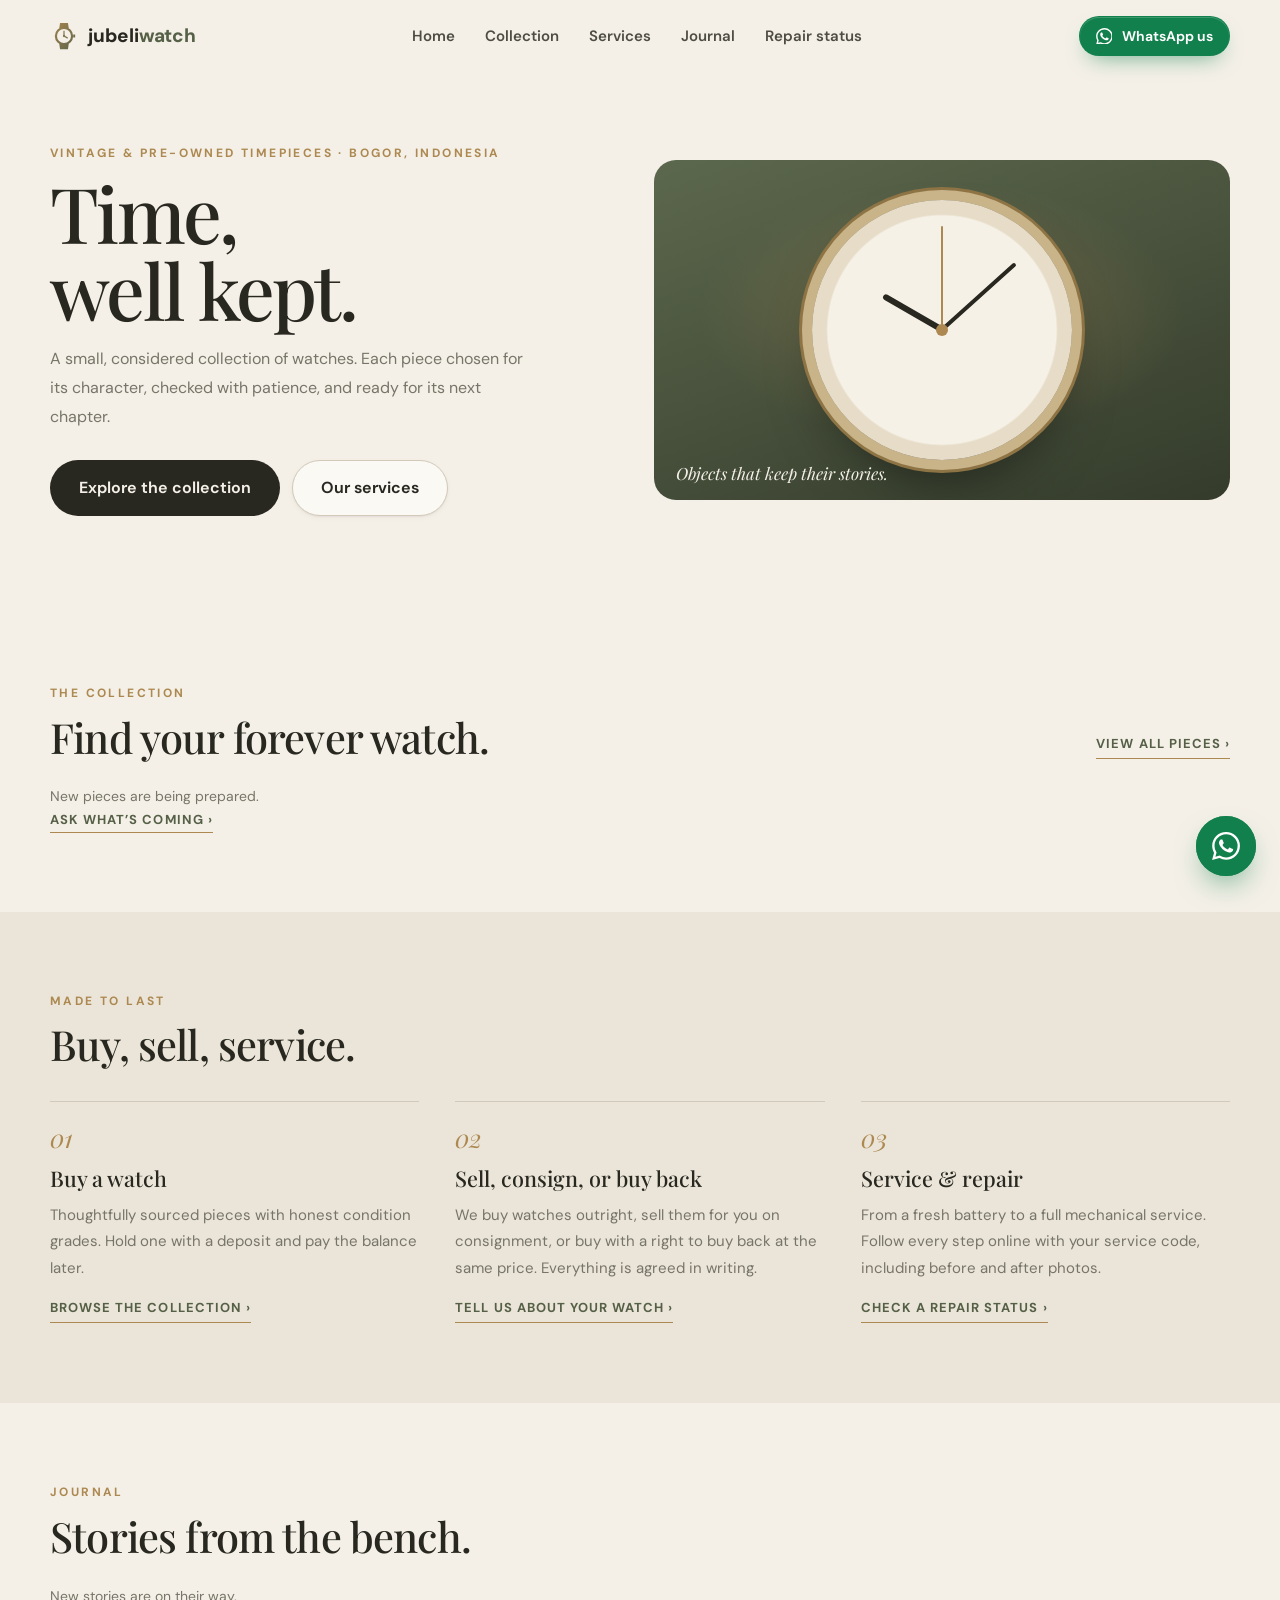
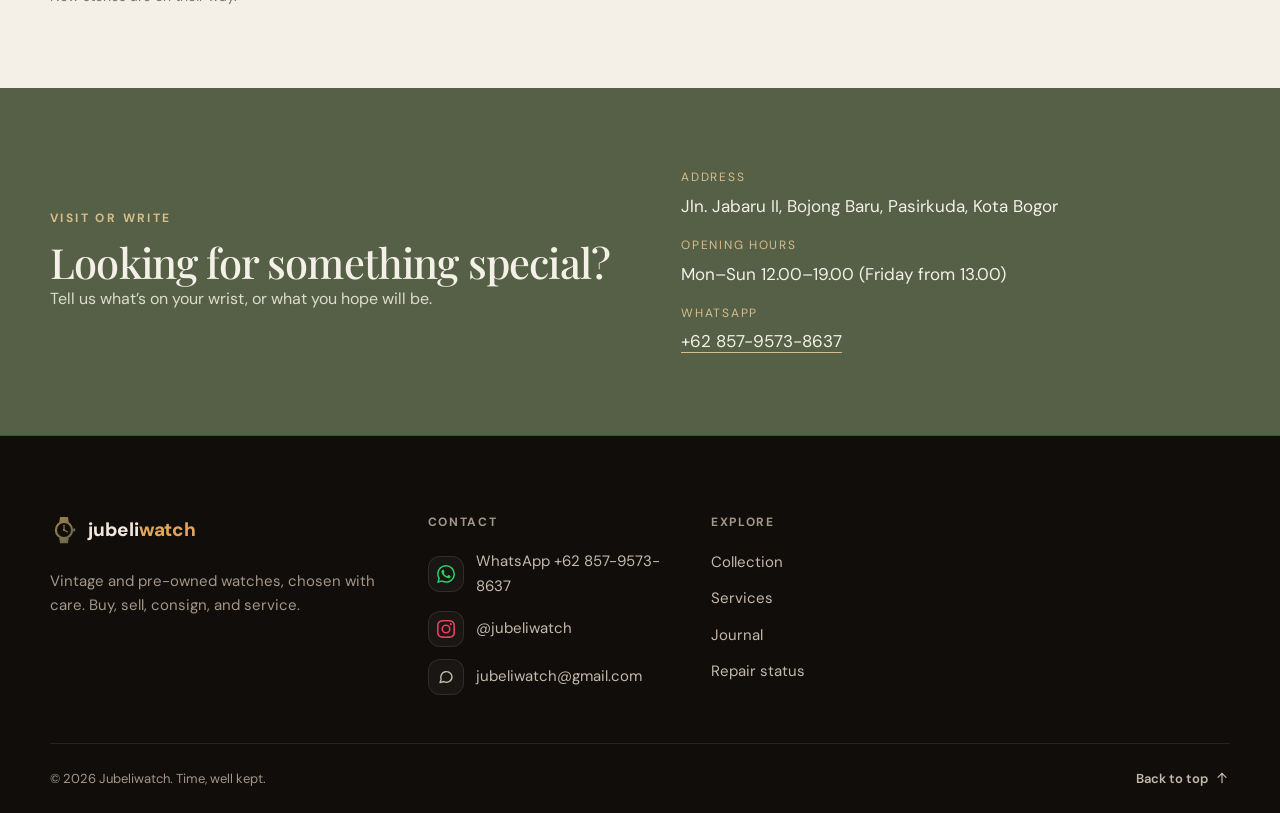
==== index.html @ 4f9b9bb5 "Jubeliwatch website and English store POS New storefront for jubeliwatch.github.io with a POS adapte" ====
<!DOCTYPE html>
<html lang="en">
<head>
    <meta charset="UTF-8">
    <meta name="viewport" content="width=device-width, initial-scale=1.0, viewport-fit=cover">
    <title>Jubeliwatch — Time, well kept.</title>
    <meta name="description" content="Jubeliwatch: vintage and pre-owned watches in Bogor. Buy, sell, consign, and service, with honest condition grades and online repair status.">
    <link rel="canonical" href="https://jubeliwatch.github.io/">
    <meta property="og:type" content="website">
    <meta property="og:locale" content="en_US">
    <meta property="og:site_name" content="Jubeliwatch">
    <meta property="og:title" content="Jubeliwatch — Time, well kept.">
    <meta property="og:description" content="Vintage and pre-owned watches, chosen with care.">
    <meta property="og:url" content="https://jubeliwatch.github.io/">
    <meta property="og:image" content="https://jubeliwatch.github.io/icon-512.png">
    <link rel="manifest" href="manifest.webmanifest">
    <link rel="icon" type="image/svg+xml" href="favicon.svg">
    <link rel="icon" type="image/png" sizes="48x48" href="favicon-48.png">
    <link rel="apple-touch-icon" href="apple-touch-icon.png">
    <meta name="theme-color" content="#f4f0e8">
    <link rel="preconnect" href="https://fonts.googleapis.com">
    <link rel="preconnect" href="https://fonts.gstatic.com" crossorigin>
    <link rel="stylesheet" href="https://fonts.googleapis.com/css2?family=Playfair+Display:wght@500;600;700&family=DM+Sans:opsz,wght@9..40,400..800&display=swap">
    <link rel="stylesheet" href="theme-dark.css">
    <link rel="stylesheet" href="style-artikel.css">
    <link rel="stylesheet" href="layanan.css">
    <style>
        .hm-eyebrow { margin: 0 0 10px; font-size: .75rem; font-weight: 700; letter-spacing: .2em; text-transform: uppercase; color: var(--accent-2); }
        .hm-h2 { margin: 0; font: 500 clamp(1.9rem, 1.4rem + 2vw, 2.6rem)/1.1 var(--font-display); letter-spacing: -.02em; }
        .hm-lead { max-width: 30rem; color: var(--ink-3); line-height: 1.8; }
        .hm-link { font-size: .8125rem; font-weight: 700; letter-spacing: .08em; text-transform: uppercase; color: var(--accent); border-bottom: 1px solid var(--accent-2); padding-bottom: 4px; }
        #konten { padding-bottom: var(--tabbar-h); }
        .hm-hero { display: grid; gap: 32px; align-items: center; padding-block: calc(var(--header-h) + clamp(28px, 6vw, 72px)) clamp(40px, 7vw, 88px); }
        @media (min-width: 860px) { .hm-hero { grid-template-columns: 1fr 1.05fr; gap: 56px; } }
        .hm-title { margin: 8px 0 18px; font: 500 clamp(3rem, 2rem + 4vw, 4.8rem)/1 var(--font-display); letter-spacing: -.035em; }
        .hm-actions { display: flex; flex-wrap: wrap; gap: 12px; margin-top: 28px; }
        .hm-hero__art { position: relative; display: grid; place-items: center; min-height: 340px; border-radius: var(--r-lg); overflow: hidden;
            background: radial-gradient(60% 55% at 50% 45%, rgba(173, 137, 81, .35), transparent 70%), linear-gradient(160deg, #5c684d, #343b2b); }
        .hm-dial { position: relative; width: min(62%, 260px); aspect-ratio: 1; border-radius: 50%; background: radial-gradient(circle, #f6f1e6 0 62%, #e6dcc8 63%);
            box-shadow: 0 0 0 10px #c9b48a, 0 0 0 13px #8e7444, 0 30px 60px -20px rgba(0, 0, 0, .6); }
        .hm-dial__mark { position: absolute; inset: 9%; border-radius: 50%; background: repeating-conic-gradient(from -1deg, #282820 0 2deg, transparent 2deg 30deg);
            -webkit-mask: radial-gradient(circle, transparent 0 83%, #000 84%); mask: radial-gradient(circle, transparent 0 83%, #000 84%); }
        .hm-hand { position: absolute; left: 50%; bottom: 50%; transform-origin: 50% 100%; border-radius: 3px; background: #282820; }
        .hm-hand--h { width: 6px; height: 26%; margin-left: -3px; transform: rotate(-60deg); }
        .hm-hand--m { width: 4px; height: 38%; margin-left: -2px; transform: rotate(48deg); }
        .hm-hand--s { width: 2px; height: 40%; margin-left: -1px; background: #ad8951; animation: hm-tick 60s steps(60) infinite; }
        .hm-pin { position: absolute; left: 50%; top: 50%; width: 12px; height: 12px; margin: -6px; border-radius: 50%; background: #ad8951; }
        @keyframes hm-tick { to { transform: rotate(360deg); } }
        @media (prefers-reduced-motion: reduce) { .hm-hand--s { animation: none; } }
        .hm-hero__note { position: absolute; left: 22px; bottom: 16px; margin: 0; color: #f4f0e8; font: italic 1.05rem var(--font-display); }
        .hm-section { padding-block: clamp(48px, 7vw, 80px); }
        .hm-head { display: flex; flex-wrap: wrap; gap: 14px; align-items: end; justify-content: space-between; margin-bottom: 26px; }
        .hm-band { padding-block: clamp(48px, 7vw, 80px); background: var(--bg-alt); }
        .hm-services { display: grid; gap: 28px; margin-top: 34px; }
        @media (min-width: 860px) { .hm-services { grid-template-columns: repeat(3, 1fr); gap: 36px; } }
        .hm-service { display: flex; flex-direction: column; align-items: flex-start; gap: 10px; padding-top: 18px; border-top: 1px solid var(--line-strong); }
        .hm-service__num { font: italic 1.6rem var(--font-display); color: var(--accent-2); }
        .hm-service h3 { margin: 0; font: 500 1.35rem var(--font-display); }
        .hm-service p { margin: 0 0 6px; color: var(--ink-3); line-height: 1.75; font-size: .9375rem; }
        .hm-journal { display: grid; gap: 18px; }
        .hm-journal:has(.article-card) + .hm-journal__empty { display: none; }
        .article-card { display: grid; overflow: hidden; border: 1px solid var(--line); border-radius: var(--r-lg); background: var(--surface); box-shadow: var(--shadow-sm); transition: transform .5s var(--ease-out), box-shadow .5s var(--ease-out); }
        @media (min-width: 640px) { .article-card { grid-template-columns: minmax(200px, 38%) 1fr; } }
        .article-card__thumb { display: grid; place-items: center; min-height: 170px; overflow: hidden; background: linear-gradient(160deg, #5c684d, #343b2b); }
        .article-card__thumb img { width: 100%; height: 100%; object-fit: cover; }
        .article-card__body { display: flex; flex-direction: column; align-items: flex-start; gap: 10px; padding: 24px; }
        .article-card .tag { font-size: .6875rem; font-weight: 700; letter-spacing: .14em; text-transform: uppercase; color: var(--accent-2); }
        .article-card__title { margin: 0; font: 600 clamp(1.125rem, 1rem + .5vw, 1.375rem)/1.35 var(--font-display); }
        .article-card__excerpt { margin: 0; display: -webkit-box; -webkit-line-clamp: 2; -webkit-box-orient: vertical; overflow: hidden; color: var(--ink-2); }
        .article-card__more { display: inline-flex; align-items: center; gap: 8px; font-weight: 700; color: var(--accent); }
        .article-card__more .ic { width: 18px; height: 18px; }
        @media (hover: hover) { .article-card:hover { transform: translateY(-4px); box-shadow: var(--shadow-md); } }
        .hm-visit { padding-block: clamp(48px, 7vw, 80px); background: #556047; color: #f4f0e8; }
        .hm-visit .hm-eyebrow { color: #d7bd8c; }
        .hm-visit .hm-lead { color: #dedbcf; }
        .hm-visit__in { display: grid; gap: 28px; }
        @media (min-width: 860px) { .hm-visit__in { grid-template-columns: 1.1fr 1fr; align-items: center; } }
        .hm-visit__info { display: grid; gap: 16px; margin: 0; }
        .hm-visit__info dt { font-size: .75rem; letter-spacing: .14em; text-transform: uppercase; color: #d7bd8c; }
        .hm-visit__info dd { margin: 4px 0 0; font-size: 1.0625rem; }
        .hm-visit__info a { color: inherit; border-bottom: 1px solid #d7bd8c; }
    </style>
    <script>document.documentElement.classList.add('js');</script>
    <script src="theme.js"></script>
    <script src="util.js"></script>
    <script src="pwa.js" defer></script>
    <script src="site.js" defer></script>
    <script src="home.js" defer></script>
</head>
<body>
    <a class="skip-link" href="#konten">Skip to content</a>

    <svg class="sprite" xmlns="http://www.w3.org/2000/svg" aria-hidden="true" focusable="false">
        <defs>
            <linearGradient id="g-pick" x1="0" y1="0" x2="1" y2="1"><stop offset="0" stop-color="#E9B567"/><stop offset="1" stop-color="#9E5A0C"/></linearGradient>
            <linearGradient id="g-bone" x1="0" y1="0" x2="0" y2="1"><stop offset="0" stop-color="#FCF8EF"/><stop offset=".55" stop-color="#EDE2CE"/><stop offset="1" stop-color="#CDBB9E"/></linearGradient>
            <linearGradient id="g-brass" x1="0" y1="0" x2="0" y2="1"><stop offset="0" stop-color="#FBE3A0"/><stop offset=".35" stop-color="#E2B055"/><stop offset=".72" stop-color="#B7832E"/><stop offset="1" stop-color="#7F5719"/></linearGradient>
            <linearGradient id="g-horn" x1="0" y1="0" x2="0" y2="1"><stop offset="0" stop-color="#655850"/><stop offset=".4" stop-color="#2E2621"/><stop offset="1" stop-color="#120E0B"/></linearGradient>
        </defs>
        <symbol id="nut" viewBox="0 0 240 64"><path d="M6 58V26q0-10 10-10h15l2 8h4l2-8h26.4l1.8 8h3.6l1.8-8h27.2l1.6 8h3.2l1.6-8h28l1.4 8h2.8l1.4-8h28.8l1.2 8h2.4l1.2-8H203l1 8h2l1-8h17q10 0 10 10v32q0 4-4 4H10q-4 0-4-4z"/></symbol>
        <symbol id="i-wrench" viewBox="0 0 24 24"><path d="M14.5 3.5a4.5 4.5 0 0 0-4.2 6.1l-6.1 6.1a1.9 1.9 0 0 0 2.7 2.7l6.1-6.1a4.5 4.5 0 0 0 6.1-5.5l-2.6 2.6-2.6-.7-.7-2.6 2.6-2.6a4.5 4.5 0 0 0-1.3-.2z"/></symbol>
        <symbol id="i-clock" viewBox="0 0 24 24"><circle cx="12" cy="12" r="8.5"/><path d="M12 7.5V12l3 2"/></symbol>
        <symbol id="i-pin" viewBox="0 0 24 24"><path d="M12 21s-6.5-5.6-6.5-11a6.5 6.5 0 0 1 13 0c0 5.4-6.5 11-6.5 11z"/><circle cx="12" cy="10" r="2.4"/></symbol>
        <symbol id="i-arrow-up" viewBox="0 0 24 24"><path d="M12 19V5"/><path d="m6 11 6-6 6 6"/></symbol>
        <symbol id="i-chevron" viewBox="0 0 24 24"><path d="m9 6 6 6-6 6"/></symbol>
        <symbol id="i-menu" viewBox="0 0 24 24"><path d="M4 7h16M4 12h16M4 17h10"/></symbol>
        <symbol id="i-close" viewBox="0 0 24 24"><path d="M6 6l12 12M18 6 6 18"/></symbol>
        <symbol id="i-tag" viewBox="0 0 24 24"><path d="M3.5 12.6V4.5a1 1 0 0 1 1-1h8.1l8 8a1.5 1.5 0 0 1 0 2.1l-6.9 6.9a1.5 1.5 0 0 1-2.1 0z"/><circle cx="8" cy="8" r="1.5"/></symbol>
        <symbol id="i-chat" viewBox="0 0 24 24"><path d="M20 11.5a7.5 7.5 0 0 1-11.2 6.5L4 19.5l1.5-4.6A7.5 7.5 0 1 1 20 11.5z"/></symbol>
        <symbol id="i-gauge" viewBox="0 0 24 24"><path d="M4.5 17a8 8 0 1 1 15 0"/><path d="m12 14 3.6-4.4"/><circle cx="12" cy="14" r="1.4"/></symbol>
        <symbol id="i-wa" viewBox="0 0 24 24"><path d="M17.472 14.382c-.297-.149-1.758-.867-2.03-.967-.273-.099-.471-.148-.67.15-.197.297-.767.966-.94 1.164-.173.199-.347.223-.644.075-.297-.15-1.255-.463-2.39-1.475-.883-.788-1.48-1.761-1.653-2.059-.173-.297-.018-.458.13-.606.134-.133.298-.347.446-.52s.198-.298.298-.497c.099-.198.05-.371-.025-.52s-.669-1.612-.916-2.207c-.242-.579-.487-.5-.669-.51a13 13 0 0 0-.57-.01c-.198 0-.52.074-.792.372-.272.297-1.04 1.016-1.04 2.479 0 1.462 1.065 2.875 1.213 3.074s2.096 3.2 5.077 4.487c.709.306 1.262.489 1.694.625.712.227 1.36.195 1.871.118.571-.085 1.758-.719 2.006-1.413s.248-1.289.173-1.413c-.074-.124-.272-.198-.57-.347m-5.421 7.403h-.004a9.87 9.87 0 0 1-5.031-1.378l-.361-.214-3.741.982.998-3.648-.235-.374a9.86 9.86 0 0 1-1.51-5.26c.001-5.45 4.436-9.884 9.888-9.884 2.64 0 5.122 1.03 6.988 2.898a9.82 9.82 0 0 1 2.893 6.994c-.003 5.45-4.437 9.884-9.885 9.884m8.413-18.297A11.82 11.82 0 0 0 12.05 0C5.495 0 .16 5.335.157 11.892c0 2.096.547 4.142 1.588 5.945L.057 24l6.305-1.654a11.9 11.9 0 0 0 5.683 1.448h.005c6.554 0 11.89-5.335 11.893-11.893a11.82 11.82 0 0 0-3.48-8.413"/></symbol>
        <symbol id="i-ig" viewBox="0 0 24 24"><path d="M7.03.084c-1.277.06-2.149.264-2.91.563a5.9 5.9 0 0 0-2.124 1.388 5.9 5.9 0 0 0-1.38 2.127C.321 4.926.12 5.8.064 7.076s-.069 1.688-.063 4.947.021 3.667.083 4.947c.061 1.277.264 2.149.563 2.911.308.789.72 1.457 1.388 2.123a5.9 5.9 0 0 0 2.129 1.38c.763.295 1.636.496 2.913.552 1.278.056 1.689.069 4.947.063s3.668-.021 4.947-.082c1.28-.06 2.147-.265 2.91-.563a5.9 5.9 0 0 0 2.123-1.388 5.9 5.9 0 0 0 1.38-2.129c.295-.763.496-1.636.551-2.912.056-1.28.07-1.69.063-4.948-.006-3.258-.02-3.667-.081-4.947-.06-1.28-.264-2.148-.564-2.911a5.9 5.9 0 0 0-1.387-2.123 5.86 5.86 0 0 0-2.128-1.38C19.074.322 18.202.12 16.924.066 15.647.009 15.236-.006 11.977 0S8.31.021 7.03.084m.14 21.693c-1.17-.05-1.805-.245-2.228-.408a3.7 3.7 0 0 1-1.382-.895 3.7 3.7 0 0 1-.9-1.378c-.165-.423-.363-1.058-.417-2.228-.06-1.264-.072-1.644-.08-4.848-.006-3.204.006-3.583.061-4.848.05-1.169.246-1.805.408-2.228.216-.561.477-.96.895-1.382a3.7 3.7 0 0 1 1.379-.9c.423-.165 1.057-.361 2.227-.417 1.265-.06 1.644-.072 4.848-.08 3.203-.006 3.583.006 4.85.062 1.168.05 1.804.244 2.227.408.56.216.96.475 1.382.895s.681.817.9 1.378c.165.422.362 1.056.417 2.227.06 1.265.074 1.645.08 4.848.005 3.203-.006 3.583-.061 4.848-.051 1.17-.245 1.805-.408 2.23-.216.56-.477.96-.896 1.38a3.7 3.7 0 0 1-1.378.9c-.422.165-1.058.362-2.226.418-1.266.06-1.645.072-4.85.079s-3.582-.006-4.848-.06m9.783-16.192a1.44 1.44 0 1 0 1.437-1.442 1.44 1.44 0 0 0-1.437 1.442M5.839 12.012a6.161 6.161 0 1 0 12.323-.024 6.162 6.162 0 0 0-12.323.024M8 12.008A4 4 0 1 1 12.008 16 4 4 0 0 1 8 12.008"/></symbol>
        <symbol id="i-shopee" viewBox="0 0 24 24"><path d="M15.941 17.963c.23-1.879-.98-3.077-4.175-4.097-1.548-.528-2.277-1.22-2.26-2.171.065-1.056 1.048-1.825 2.352-1.85a5.3 5.3 0 0 1 2.883.89c.116.072.197.06.263-.04.09-.144.315-.493.39-.62.051-.08.061-.186-.068-.28-.185-.137-.704-.415-.983-.532a6.5 6.5 0 0 0-2.511-.514c-1.91.008-3.413 1.215-3.54 2.826q-.122 1.746 1.73 2.827c.263.152 1.68.716 2.244.892 1.774.552 2.695 1.542 2.478 2.697-.197 1.047-1.299 1.724-2.818 1.744-1.203-.046-2.287-.537-3.127-1.19l-.141-.11c-.104-.08-.218-.075-.287.03-.05.077-.376.547-.458.67-.077.108-.035.168.045.234.35.293.817.613 1.134.775a6.7 6.7 0 0 0 2.829.727 4.9 4.9 0 0 0 2.075-.354c1.095-.465 1.803-1.394 1.945-2.554M12 1.401c-2.068 0-3.754 1.95-3.833 4.39h7.665C15.751 3.35 14.066 1.4 12 1.4m7.851 22.598-.08.001-15.784-.002c-1.074-.04-1.863-.91-1.971-1.991l-.01-.195-.707-15.526a.46.46 0 0 1 .45-.494h4.975C6.845 2.568 9.16 0 12 0s5.153 2.569 5.275 5.79h4.968a.46.46 0 0 1 .458.483l-.773 15.588-.007.131c-.094 1.094-.979 1.977-2.07 2.006z"/></symbol>
        <symbol id="i-tokopedia" viewBox="0 0 448 512"><path d="M160 80c0-35.3 28.7-64 64-64s64 28.7 64 64v48H160zm-48 48H48c-26.5 0-48 21.5-48 48v208c0 53 43 96 96 96h256c53 0 96-43 96-96V176c0-26.5-21.5-48-48-48h-64V80c0-61.9-50.1-112-112-112S112 18.1 112 80zm24 48a24 24 0 1 1 0 48 24 24 0 1 1 0-48m152 24a24 24 0 1 1 48 0 24 24 0 1 1-48 0"/></symbol>
        <symbol id="i-home" viewBox="0 0 24 24"><path d="M4 10.5 12 4l8 6.5V19a1 1 0 0 1-1 1h-4.5v-5h-5v5H5a1 1 0 0 1-1-1z"/></symbol>
        <symbol id="i-pen" viewBox="0 0 24 24"><path d="M4 20h4L19 9a2.1 2.1 0 0 0-3-3L5 17z"/><path d="m14 7 3 3"/></symbol>
        <symbol id="i-calendar" viewBox="0 0 24 24"><rect x="4" y="5" width="16" height="15" rx="2"/><path d="M8 3v4M16 3v4M4 10h16"/></symbol>
        <symbol id="i-share" viewBox="0 0 24 24"><path d="M12 15V4"/><path d="m8 8 4-4 4 4"/><path d="M7 11H6a1.5 1.5 0 0 0-1.5 1.5v6A1.5 1.5 0 0 0 6 20h12a1.5 1.5 0 0 0 1.5-1.5v-6A1.5 1.5 0 0 0 18 11h-1"/></symbol>
        <symbol id="i-star" viewBox="0 0 24 24"><path d="m12 3.5 2.6 5.3 5.9.9-4.2 4.1 1 5.8-5.3-2.8-5.3 2.8 1-5.8-4.2-4.1 5.9-.9z"/></symbol>
    </svg>

    <header class="site-header">
        <nav class="nav container" aria-label="Main navigation">
            <a href="index.html" class="brand" aria-label="Jubeliwatch, home">
                <span class="brand__mark" aria-hidden="true"></span>
                <span class="brand__name">jubeli<span class="text-accent">watch</span></span>
            </a>
            <ul class="nav__links">
                <li><a href="index.html" class="nav__link">Home</a></li>
                <li><a href="collection.html" class="nav__link">Collection</a></li>
                <li><a href="index.html#services" class="nav__link">Services</a></li>
                <li><a href="index.html#journal" class="nav__link">Journal</a></li>
                <li><a href="repair-status.html" class="nav__link">Repair status</a></li>
            </ul>
            <div class="nav__actions">
                <a href="https://wa.me/6285795738637" target="_blank" rel="noopener" class="btn btn--wa btn--sm nav__cta">
                    <svg class="ic ic--fill" aria-hidden="true"><use href="#i-wa"/></svg> <span class="nav__cta-label">WhatsApp us</span>
                </a>
                <button id="menu-btn" type="button" class="icon-btn nav__toggle" aria-label="Open menu" aria-expanded="false" aria-controls="mobile-menu">
                    <svg class="ic ic--menu" aria-hidden="true"><use href="#i-menu"/></svg>
                    <svg class="ic ic--close" aria-hidden="true"><use href="#i-close"/></svg>
                </button>
            </div>
        </nav>
        <div id="mobile-menu" class="mobile-menu">
            <ul class="mobile-menu__list container">
                <li style="--i:0"><a href="index.html" class="mobile-link"><span class="mobile-link__icon"><svg class="ic" aria-hidden="true"><use href="#i-home"/></svg></span>Home<svg class="ic mobile-link__chev" aria-hidden="true"><use href="#i-chevron"/></svg></a></li>
                <li style="--i:1"><a href="collection.html" class="mobile-link"><span class="mobile-link__icon"><svg class="ic" aria-hidden="true"><use href="#i-tag"/></svg></span>Collection<svg class="ic mobile-link__chev" aria-hidden="true"><use href="#i-chevron"/></svg></a></li>
                <li style="--i:2"><a href="index.html#services" class="mobile-link"><span class="mobile-link__icon"><svg class="ic" aria-hidden="true"><use href="#i-wrench"/></svg></span>Services<svg class="ic mobile-link__chev" aria-hidden="true"><use href="#i-chevron"/></svg></a></li>
                <li style="--i:3"><a href="index.html#journal" class="mobile-link"><span class="mobile-link__icon"><svg class="ic" aria-hidden="true"><use href="#i-pen"/></svg></span>Journal<svg class="ic mobile-link__chev" aria-hidden="true"><use href="#i-chevron"/></svg></a></li>
                <li style="--i:4"><a href="repair-status.html" class="mobile-link"><span class="mobile-link__icon"><svg class="ic" aria-hidden="true"><use href="#i-gauge"/></svg></span>Repair status<svg class="ic mobile-link__chev" aria-hidden="true"><use href="#i-chevron"/></svg></a></li>
                <li style="--i:5"><a href="#kontak" class="mobile-link"><span class="mobile-link__icon"><svg class="ic" aria-hidden="true"><use href="#i-chat"/></svg></span>Contact<svg class="ic mobile-link__chev" aria-hidden="true"><use href="#i-chevron"/></svg></a></li>
            </ul>
        </div>
    </header>

    <main id="konten">
        <section class="hm-hero container">
            <div class="hm-hero__copy">
                <p class="hm-eyebrow">Vintage &amp; pre-owned timepieces · Bogor, Indonesia</p>
                <h1 class="hm-title">Time,<br>well kept.</h1>
                <p class="hm-lead">A small, considered collection of watches. Each piece chosen for its character, checked with patience, and ready for its next chapter.</p>
                <div class="hm-actions">
                    <a href="collection.html" class="btn btn--dark btn--lg">Explore the collection</a>
                    <a href="#services" class="btn btn--ghost btn--lg">Our services</a>
                </div>
            </div>
            <div class="hm-hero__art" aria-hidden="true">
                <div class="hm-dial">
                    <span class="hm-dial__mark"></span>
                    <span class="hm-hand hm-hand--h"></span><span class="hm-hand hm-hand--m"></span><span class="hm-hand hm-hand--s"></span><span class="hm-pin"></span>
                </div>
                <p class="hm-hero__note">Objects that keep their stories.</p>
            </div>
        </section>

        <section id="collection" class="hm-section container">
            <div class="hm-head">
                <div><p class="hm-eyebrow">The collection</p><h2 class="hm-h2">Find your forever watch.</h2></div>
                <a href="collection.html" class="hm-link">View all pieces ›</a>
            </div>
            <div class="kat-grid" id="hm-koleksi"><p class="ly-muted">Loading the collection&hellip;</p></div>
        </section>

        <section id="services" class="hm-band">
            <div class="container">
                <p class="hm-eyebrow">Made to last</p>
                <h2 class="hm-h2">Buy, sell, service.</h2>
                <div class="hm-services">
                    <article class="hm-service">
                        <span class="hm-service__num">01</span>
                        <h3>Buy a watch</h3>
                        <p>Thoughtfully sourced pieces with honest condition grades. Hold one with a deposit and pay the balance later.</p>
                        <a class="hm-link" href="collection.html">Browse the collection ›</a>
                    </article>
                    <article class="hm-service">
                        <span class="hm-service__num">02</span>
                        <h3>Sell, consign, or buy back</h3>
                        <p>We buy watches outright, sell them for you on consignment, or buy with a right to buy back at the same price. Everything is agreed in writing.</p>
                        <a class="hm-link" href="https://wa.me/6285795738637?text=Hello%20Jubeliwatch%2C%20I%20would%20like%20to%20sell%20or%20consign%20a%20watch" target="_blank" rel="noopener">Tell us about your watch ›</a>
                    </article>
                    <article class="hm-service">
                        <span class="hm-service__num">03</span>
                        <h3>Service &amp; repair</h3>
                        <p>From a fresh battery to a full mechanical service. Follow every step online with your service code, including before and after photos.</p>
                        <a class="hm-link" href="repair-status.html">Check a repair status ›</a>
                    </article>
                </div>
            </div>
        </section>

        <section id="journal" class="hm-section container">
            <div class="hm-head">
                <div><p class="hm-eyebrow">Journal</p><h2 class="hm-h2">Stories from the bench.</h2></div>
            </div>
            <div class="hm-journal" id="hm-journal">
                <!-- ARTIKEL-OTOMATIS:MULAI (filled in automatically by the POS Journal) -->
                <!-- ARTIKEL-OTOMATIS:SELESAI -->
            </div>
            <p class="ly-muted hm-journal__empty">New stories are on their way.</p>
        </section>

        <section class="hm-visit">
            <div class="container hm-visit__in">
                <div>
                    <p class="hm-eyebrow">Visit or write</p>
                    <h2 class="hm-h2">Looking for something special?</h2>
                    <p class="hm-lead">Tell us what’s on your wrist, or what you hope will be.</p>
                </div>
                <dl class="hm-visit__info">
                    <div><dt>Address</dt><dd>Jln. Jabaru II, Bojong Baru, Pasirkuda, Kota Bogor</dd></div>
                    <div><dt>Opening hours</dt><dd>Mon–Sun 12.00–19.00 (Friday from 13.00)</dd></div>
                    <div><dt>WhatsApp</dt><dd><a href="https://wa.me/6285795738637" target="_blank" rel="noopener">+62 857-9573-8637</a></dd></div>
                </dl>
            </div>
        </section>
    </main>

    <footer id="kontak" class="site-footer">
        <div class="container footer__grid">
            <div class="footer__brand">
                <a href="index.html" class="brand">
                    <span class="brand__mark" aria-hidden="true"></span>
                    <span class="brand__name">jubeli<span class="text-accent">watch</span></span>
                </a>
                <p class="footer__desc">Vintage and pre-owned watches, chosen with care. Buy, sell, consign, and service.</p>
            </div>
            <div class="footer__col">
                <h3 class="footer__title">Contact</h3>
                <ul class="footer__list">
                    <li><a href="https://wa.me/6285795738637" target="_blank" rel="noopener" class="footer__link"><span class="footer__icon footer__icon--wa"><svg class="ic ic--fill" aria-hidden="true"><use href="#i-wa"/></svg></span>WhatsApp +62 857-9573-8637</a></li>
                    <li><a href="https://instagram.com/jubeliwatch" target="_blank" rel="noopener" class="footer__link"><span class="footer__icon footer__icon--ig"><svg class="ic ic--fill" aria-hidden="true"><use href="#i-ig"/></svg></span>@jubeliwatch</a></li>
                    <li><a href="mailto:jubeliwatch@gmail.com" class="footer__link"><span class="footer__icon"><svg class="ic" aria-hidden="true"><use href="#i-chat"/></svg></span>jubeliwatch@gmail.com</a></li>
                </ul>
            </div>
            <div class="footer__col">
                <h3 class="footer__title">Explore</h3>
                <ul class="footer__list footer__list--plain">
                    <li><a href="collection.html" class="footer__link">Collection</a></li>
                    <li><a href="index.html#services" class="footer__link">Services</a></li>
                    <li><a href="index.html#journal" class="footer__link">Journal</a></li>
                    <li><a href="repair-status.html" class="footer__link">Repair status</a></li>
                </ul>
            </div>
        </div>
        <div class="container footer__bottom">
            <p>&copy; 2026 Jubeliwatch. Time, well kept.</p>
            <a href="#" class="footer__top">Back to top <svg class="ic" aria-hidden="true"><use href="#i-arrow-up"/></svg></a>
        </div>
    </footer>

    <a href="https://wa.me/6285795738637" target="_blank" rel="noopener" aria-label="Chat on WhatsApp" class="fab-wa">
        <svg class="ic ic--fill" aria-hidden="true"><use href="#i-wa"/></svg>
    </a>

    <nav class="tabbar" aria-label="Quick links">
        <a href="index.html" class="tabbar__item"><svg class="ic" aria-hidden="true"><use href="#i-home"/></svg><span>Home</span></a>
        <a href="collection.html" class="tabbar__item"><svg class="ic" aria-hidden="true"><use href="#i-tag"/></svg><span>Collection</span></a>
        <a href="https://wa.me/6285795738637" target="_blank" rel="noopener" class="tabbar__wa">
            <span class="tabbar__wa-btn"><svg class="ic ic--fill" aria-hidden="true"><use href="#i-wa"/></svg></span><span>WhatsApp</span>
        </a>
        <a href="repair-status.html" class="tabbar__item"><svg class="ic" aria-hidden="true"><use href="#i-wrench"/></svg><span>Repairs</span></a>
        <a href="index.html#journal" class="tabbar__item"><svg class="ic" aria-hidden="true"><use href="#i-pen"/></svg><span>Journal</span></a>
    </nav>
</body>
</html>
---- theme-dark.css ----
/* ==========================================================================
   Toko Gitar AYRI — theme-dark.css (sistem desain bersama)
   Dipakai semua halaman baru: token warna terang & gelap, dasar, komponen,
   header, menu, footer, tab bar, dan animasi. Gaya khusus halaman ada di
   style-index.css (beranda) dan style-artikel.css (artikel).
   Mode gelap: html[data-theme="dark"] (diatur oleh theme.js).
   Font: Fraunces (judul) + Plus Jakarta Sans (teks & UI).
   ========================================================================== */

/* 1. Design tokens
   ========================================================================== */
:root {
  color-scheme: light;

  --font-display: "Playfair Display", Georgia, serif;
  --font-sans: "DM Sans", ui-sans-serif, system-ui, -apple-system, "Segoe UI", Roboto, sans-serif;

  /* Netral hangat (bone & espresso) */
  --bg: #F4F0E8;
  --bg-alt: #EBE5D9;
  --surface: #FBF9F4;
  --surface-2: #F1ECE2;
  --ink: #282820;
  --ink-2: #4E4D43;
  --ink-3: #777568;
  --line: #E1DACD;
  --line-strong: #D2C9BA;

  /* Aksen brass / tembaga */
  --accent: #556047;
  --accent-2: #AD8951;
  --accent-bright: #AD8951;
  --accent-soft: #E8EADF;
  --accent-line: rgba(85, 96, 71, .28);
  --on-accent: #FFFFFF;

  /* Hijau WhatsApp (aksi utama) */
  --wa: #12804D;
  --wa-hover: #0E6B40;
  --wa-soft: #E2F1E8;
  --wa-ink: #0E6B40;

  --danger: #B42318;

  /* Kaca (glassmorphism) */
  --glass: rgba(250, 247, 242, .72);
  --glass-strong: rgba(250, 247, 242, .94);

  /* Bayangan lembut berlapis */
  --shadow-sm: 0 1px 2px rgba(28, 22, 16, .05), 0 2px 8px -2px rgba(28, 22, 16, .05);
  --shadow-md: 0 2px 4px rgba(28, 22, 16, .04), 0 14px 30px -10px rgba(28, 22, 16, .14);
  --shadow-lg: 0 4px 10px rgba(28, 22, 16, .04), 0 30px 60px -18px rgba(28, 22, 16, .22);

  /* Radius konsisten */
  --r-xs: 8px;
  --r-sm: 12px;
  --r-md: 16px;
  --r-lg: 22px;
  --r-xl: 28px;
  --r-pill: 999px;

  /* Gerak */
  --ease: cubic-bezier(.4, 0, .2, 1);
  --ease-out: cubic-bezier(.22, 1, .36, 1);
  --spring: cubic-bezier(.34, 1.56, .64, 1);

  /* Tata letak */
  --gutter: clamp(1rem, 4.5vw, 2rem);
  --header-h: 64px;
  --tabbar-h: 0px;

  /* Ikon & tekstur (dipakai lewat mask / background) */
  --grain: url("data:image/svg+xml,%3Csvg xmlns='http://www.w3.org/2000/svg' width='180' height='180'%3E%3Cfilter id='n'%3E%3CfeTurbulence type='fractalNoise' baseFrequency='.8' numOctaves='3' stitchTiles='stitch'/%3E%3C/filter%3E%3Crect width='100%25' height='100%25' filter='url(%23n)'/%3E%3C/svg%3E");
}

@media (min-width: 1024px) { :root { --header-h: 72px; } }
@media (max-width: 767.98px) { :root { --tabbar-h: 68px; } }

/* Mode gelap: espresso hangat, kontras nyaman (bukan hitam pekat / putih murni) */
html[data-theme="dark"] {
  color-scheme: dark;

  --bg: #161612;
  --bg-alt: #1B1B16;
  --surface: #20201A;
  --surface-2: #27271F;
  --ink: #EDE6DB;
  --ink-2: #C4B9AB;
  --ink-3: #998E81;
  --line: rgba(237, 230, 219, .09);
  --line-strong: rgba(237, 230, 219, .16);

  --accent: #C9A86F;
  --accent-2: #DCC293;
  --accent-bright: #D6B67E;
  --accent-soft: rgba(201, 168, 111, .12);
  --accent-line: rgba(201, 168, 111, .32);
  --on-accent: #1A140E;

  --wa: #1A8452;
  --wa-hover: #1E9A60;
  --wa-soft: rgba(46, 180, 115, .12);
  --wa-ink: #5CD196;

  --danger: #F97066;

  --glass: rgba(18, 16, 14, .68);
  --glass-strong: rgba(23, 20, 17, .95);

  --shadow-sm: inset 0 1px 0 rgba(255, 255, 255, .03), 0 1px 2px rgba(0, 0, 0, .4);
  --shadow-md: inset 0 1px 0 rgba(255, 255, 255, .04), 0 14px 32px -12px rgba(0, 0, 0, .65);
  --shadow-lg: inset 0 1px 0 rgba(255, 255, 255, .05), 0 30px 60px -18px rgba(0, 0, 0, .75);
}

/* Area yang selalu gelap (band, kartu penawaran, panel tuner, panggung metronom & footer) memakai token sendiri */
.section--band,
.offer,
.tm,
.mt-vis,
.site-footer {
  color-scheme: dark;
  --bg: #1A1512;
  --surface: rgba(255, 255, 255, .04);
  --surface-2: rgba(255, 255, 255, .07);
  --ink: #EFE8DD;
  --ink-2: #C4B9AB;
  --ink-3: #A39787;
  --line: rgba(239, 232, 221, .10);
  --line-strong: rgba(239, 232, 221, .18);
  --accent: #E2A65A;
  --accent-soft: rgba(226, 166, 90, .14);
  --accent-line: rgba(226, 166, 90, .38);
  --on-accent: #1A140E;
  --shadow-sm: inset 0 1px 0 rgba(255, 255, 255, .04);
}
.site-footer { --bg: #100D0B; }

/* 2. Dasar
   ========================================================================== */
*, *::before, *::after { box-sizing: border-box; }

html {
  -webkit-text-size-adjust: 100%;
  text-size-adjust: 100%;
  scroll-behavior: smooth;
  scroll-padding-top: calc(var(--header-h) + env(safe-area-inset-top) + 12px);
  -webkit-tap-highlight-color: transparent;
}

body {
  margin: 0;
  min-height: 100vh;
  padding-bottom: calc(var(--tabbar-h) + env(safe-area-inset-bottom));
  background: var(--bg);
  color: var(--ink);
  font-family: var(--font-sans);
  font-size: 1rem;
  line-height: 1.65;
  -webkit-font-smoothing: antialiased;
  -moz-osx-font-smoothing: grayscale;
  text-rendering: optimizeLegibility;
}

h1, h2, h3, h4, p, ul, figure { margin: 0; }
ul { padding: 0; list-style: none; }
a { color: inherit; text-decoration: none; }
img, svg, iframe { display: block; max-width: 100%; }
button { font: inherit; color: inherit; }
address { font-style: normal; }
[hidden] { display: none !important; }

::selection { background: var(--accent); color: var(--on-accent); }
:focus-visible { outline: 2px solid var(--accent); outline-offset: 3px; border-radius: 6px; }

.sprite { position: absolute; width: 0; height: 0; overflow: hidden; }
.sr-only { position: absolute; width: 1px; height: 1px; overflow: hidden; clip: rect(0 0 0 0); white-space: nowrap; }

.skip-link {
  position: fixed; left: 12px; top: 12px; z-index: 100;
  padding: 10px 16px; border-radius: var(--r-sm);
  background: var(--ink); color: var(--bg); font-weight: 700;
  transform: translateY(-200%); transition: transform .2s var(--ease);
}
.skip-link:focus { transform: none; }

.ic {
  width: 1.25rem; height: 1.25rem; flex: none;
  fill: none; stroke: currentColor; stroke-width: 1.8;
  stroke-linecap: round; stroke-linejoin: round;
}
.ic--fill { fill: currentColor; stroke: none; }

.text-accent { color: var(--accent); }

.container { width: min(100% - 2 * var(--gutter), 1180px); margin-inline: auto; }
.container--narrow { width: min(100% - 2 * var(--gutter), 920px); }

/* 3. Komponen dasar: tombol, ikon, chip
   ========================================================================== */
.btn {
  --btn-bg: var(--surface);
  --btn-ink: var(--ink);
  --btn-border: transparent;
  display: inline-flex; align-items: center; justify-content: center; gap: .6rem;
  min-height: 48px; padding: 0 1.35rem;
  border: 1px solid var(--btn-border); border-radius: var(--r-pill);
  background: var(--btn-bg); color: var(--btn-ink);
  font-size: .9375rem; font-weight: 650; line-height: 1.2; text-align: center;
  cursor: pointer; -webkit-user-select: none; user-select: none;
  transition: transform .25s var(--ease-out), box-shadow .3s var(--ease), background-color .2s, border-color .2s, color .2s;
}
.btn:active { transform: scale(.97); transition-duration: .08s; }
.btn .ic { width: 1.2em; height: 1.2em; }
.btn__arrow { transition: transform .3s var(--ease-out); }

.btn--wa {
  --btn-bg: var(--wa);
  --btn-ink: #fff;
  box-shadow: inset 0 1px 0 rgba(255, 255, 255, .18), 0 10px 22px -10px rgba(18, 128, 77, .65);
}
.btn--ghost { --btn-bg: var(--surface); --btn-border: var(--line-strong); box-shadow: var(--shadow-sm); }
.btn--dark { --btn-bg: var(--ink); --btn-ink: var(--bg); }

.btn--lg { min-height: 56px; padding: 0 1.75rem; font-size: 1rem; }
.btn--sm { min-height: 40px; padding: 0 1rem; font-size: .875rem; }

@media (hover: hover) {
  .btn:hover { transform: translateY(-2px); }
  .btn:hover .btn__arrow { transform: translateX(4px); }
  .btn--wa:hover { --btn-bg: var(--wa-hover); box-shadow: inset 0 1px 0 rgba(255, 255, 255, .18), 0 16px 30px -12px rgba(18, 128, 77, .7); }
  .btn--ghost:hover { --btn-border: var(--ink-3); box-shadow: var(--shadow-md); }
  .btn--dark:hover { box-shadow: var(--shadow-md); }
}

.icon-btn {
  display: inline-grid; place-items: center; flex: none;
  width: 44px; height: 44px; padding: 0;
  border: 1px solid var(--line); border-radius: var(--r-sm);
  background: var(--surface); color: var(--ink);
  cursor: pointer;
  transition: border-color .2s, background-color .2s, transform .15s var(--ease);
}
.icon-btn:hover { border-color: var(--line-strong); }
.icon-btn:active { transform: scale(.92); }

.icon-tile {
  display: inline-grid; place-items: center; flex: none;
  width: 44px; height: 44px; border-radius: var(--r-sm);
  background: var(--accent-soft); color: var(--accent);
  transition: background-color .3s var(--ease), color .3s var(--ease), transform .5s var(--spring);
}
.icon-tile .ic { width: 22px; height: 22px; }
.icon-tile--lg { width: 56px; height: 56px; border-radius: var(--r-md); }
.icon-tile--lg .ic { width: 26px; height: 26px; }

.chip {
  display: inline-flex; align-items: center; flex: none;
  height: 38px; padding: 0 16px;
  border: 1px solid var(--line-strong); border-radius: var(--r-pill);
  background: var(--surface); color: var(--ink-2);
  font-size: .875rem; font-weight: 600; white-space: nowrap;
  transition: background-color .25s, color .25s, border-color .25s, transform .15s;
}
.chip:active { transform: scale(.96); }
.chip.is-active { background: var(--ink); border-color: var(--ink); color: var(--bg); }

.tag {
  display: inline-flex; align-items: center; height: 26px; padding: 0 10px;
  border-radius: var(--r-pill); background: var(--accent-soft); color: var(--accent);
  font-size: .75rem; font-weight: 700; letter-spacing: .06em; text-transform: uppercase;
}

.badge {
  display: inline-flex; align-items: center; height: 24px; padding: 0 10px;
  border-radius: var(--r-pill); background: var(--wa-soft); color: var(--wa-ink);
  font-size: .75rem; font-weight: 700; letter-spacing: 0; white-space: nowrap;
}

/* 4. Header & navigasi
   ========================================================================== */
.site-header {
  position: fixed; inset: 0 0 auto; z-index: 60;
  padding-top: env(safe-area-inset-top);
  border-bottom: 1px solid transparent;
  transition: border-color .35s var(--ease), box-shadow .35s var(--ease);
}
/* Lapisan kaca di pseudo-element agar menu mobile tetap bisa ber-blur sendiri */
.site-header::before {
  content: ""; position: absolute; inset: 0; z-index: -1;
  background: var(--glass);
  -webkit-backdrop-filter: blur(18px) saturate(1.6);
  backdrop-filter: blur(18px) saturate(1.6);
  opacity: 0; transition: opacity .35s var(--ease);
}
.site-header.is-scrolled::before,
.site-header.menu-open::before { opacity: 1; }
.site-header.is-scrolled { border-bottom-color: var(--line); box-shadow: 0 10px 30px -22px rgba(28, 22, 16, .45); }

.nav { display: flex; align-items: center; gap: 12px; height: var(--header-h); }

.brand {
  display: inline-flex; align-items: center; gap: 10px; margin-right: auto;
  font-size: 1.0625rem; font-weight: 800; letter-spacing: -.01em; color: var(--ink);
}
.brand__mark {
  display: inline-block; flex: none; width: 28px; height: 33px;
  background: linear-gradient(135deg, #AD8951, #556047);
  -webkit-mask: url("logo/jubeli-ikon.svg") center / contain no-repeat; mask: url("logo/jubeli-ikon.svg") center / contain no-repeat;
  transition: transform .6s var(--spring);
}
.brand__name { white-space: nowrap; }
@media (hover: hover) { .brand:hover .brand__mark { transform: rotate(-14deg) scale(1.06); } }
@media (min-width: 640px) { .brand { font-size: 1.1875rem; } }

.nav__links { display: none; }
.nav__link {
  display: inline-flex; align-items: center; height: 40px; padding: 0 11px;
  border-radius: var(--r-pill);
  font-size: .9063rem; font-weight: 600; color: var(--ink-2);
  transition: color .2s, background-color .25s;
}
.nav__link:hover { color: var(--ink); background: var(--surface-2); }
.nav__link.is-active { color: var(--accent); background: var(--accent-soft); }

.nav__actions { display: flex; align-items: center; gap: 8px; }
.nav__cta { display: none; }

.nav__toggle .ic { grid-area: 1 / 1; transition: opacity .2s var(--ease), transform .35s var(--ease-out); }
.nav__toggle .ic--close { opacity: 0; transform: rotate(-90deg) scale(.6); }
.nav__toggle[aria-expanded="true"] .ic--menu { opacity: 0; transform: rotate(90deg) scale(.6); }
.nav__toggle[aria-expanded="true"] .ic--close { opacity: 1; transform: none; }

@media (min-width: 1024px) {
  .brand { margin-right: 0; }
  .nav__links { display: flex; align-items: center; gap: 2px; margin-inline: auto; }
  .nav__cta { display: inline-flex; }
  .nav__toggle { display: none; }
}
@media (min-width: 1024px) and (max-width: 1199.98px) {
  .nav__cta { width: 40px; padding: 0; }
  .nav__cta-label { position: absolute; width: 1px; height: 1px; overflow: hidden; clip: rect(0 0 0 0); white-space: nowrap; }
}
@media (min-width: 1200px) { .nav__link { padding: 0 14px; font-size: .9375rem; } }

/* Menu mobile (panel kaca turun dari header) */
.mobile-menu {
  position: absolute; left: 0; right: 0; top: 100%;
  max-height: calc(100dvh - var(--header-h) - env(safe-area-inset-top));
  overflow-y: auto; overscroll-behavior: contain;
  background: var(--glass-strong);
  -webkit-backdrop-filter: blur(24px) saturate(1.6);
  backdrop-filter: blur(24px) saturate(1.6);
  border-bottom: 1px solid var(--line);
  box-shadow: var(--shadow-lg);
  opacity: 0; visibility: hidden; transform: translateY(-10px);
  transition: opacity .2s var(--ease), transform .3s var(--ease-out), visibility 0s linear .3s;
}
.mobile-menu.is-open {
  opacity: 1; visibility: visible; transform: none;
  transition: opacity .25s var(--ease), transform .4s var(--ease-out), visibility 0s;
}
.mobile-menu__list { padding: 8px 0 16px; }
.mobile-menu.is-open li { animation: menu-in .45s var(--ease-out) backwards; animation-delay: calc(var(--i) * 35ms + 60ms); }
.mobile-link {
  display: flex; align-items: center; gap: 14px;
  min-height: 58px; padding: 6px 2px;
  border-bottom: 1px solid var(--line);
  font-size: 1.0625rem; font-weight: 600; color: var(--ink);
  transition: color .2s;
}
.mobile-menu__list li:last-child .mobile-link { border-bottom: 0; }
.mobile-link__icon {
  display: grid; place-items: center; flex: none;
  width: 40px; height: 40px; border-radius: var(--r-sm);
  background: var(--accent-soft); color: var(--accent);
}
.mobile-link__chev { width: 18px; height: 18px; margin-left: auto; color: var(--ink-3); transition: transform .25s var(--ease-out); }
.mobile-link:hover .mobile-link__chev { transform: translateX(3px); }
.mobile-link:active { color: var(--accent); }
@media (min-width: 1024px) { .mobile-menu { display: none; } }


/* Grafik nut (dipakai beranda & artikel) */
.nut { width: 100%; max-width: 160px; height: auto; filter: drop-shadow(0 6px 8px rgba(40, 24, 8, .22)); }
.nut--horn use { stroke: rgba(255, 255, 255, .24); stroke-width: 1.5; }
.swatch {
  border-radius: var(--r-sm);
  background:
    radial-gradient(80% 90% at 50% 30%, rgba(226, 166, 90, .22), transparent 70%),
    repeating-linear-gradient(180deg, rgba(255, 255, 255, .025) 0 1px, transparent 1px 4px),
    linear-gradient(160deg, #3D281A, #1F140C);
  box-shadow: inset 0 1px 0 rgba(255, 255, 255, .06), inset 0 -8px 16px -8px rgba(0, 0, 0, .5);
}

/* 5. Kerangka section
   ========================================================================== */
.section { position: relative; padding-block: clamp(4rem, 3rem + 5vw, 7rem); }
.section--alt { background: var(--bg-alt); }

.section-head { max-width: 46rem; margin-bottom: clamp(2rem, 1.5rem + 2vw, 3.25rem); }
.eyebrow {
  display: inline-flex; align-items: center; gap: 10px; margin-bottom: 14px;
  font-size: .75rem; font-weight: 700; letter-spacing: .14em; text-transform: uppercase;
  color: var(--accent);
}
.eyebrow::before { content: ""; width: 22px; height: 2px; border-radius: 2px; background: currentColor; opacity: .8; }
.section-title {
  font-family: var(--font-display); font-weight: 600; font-optical-sizing: auto;
  font-size: clamp(1.85rem, 1.35rem + 2.2vw, 2.85rem);
  line-height: 1.1; letter-spacing: -.02em; text-wrap: balance;
  color: var(--ink);
}
.section-sub {
  margin-top: 14px;
  font-size: clamp(1rem, .95rem + .25vw, 1.125rem);
  color: var(--ink-2); text-wrap: pretty;
}

/* 6. Footer
   ========================================================================== */
.site-footer {
  padding-top: clamp(3.5rem, 6vw, 5rem);
  background: var(--bg); color: var(--ink-2);
  border-top: 1px solid var(--accent-line);
}
.footer__grid { display: grid; gap: 36px; }
@media (min-width: 560px) {
  .footer__grid { grid-template-columns: 1fr 1fr; }
  .footer__brand { grid-column: 1 / -1; }
}
@media (min-width: 960px) {
  .footer__grid { grid-template-columns: 1.4fr repeat(3, minmax(0, 1fr)); gap: 48px; }
  .footer__brand { grid-column: auto; }
}
.footer__brand .brand { color: var(--ink); }
.footer__desc { max-width: 22rem; margin-top: 14px; font-size: .9375rem; color: var(--ink-3); }
.footer__title { margin-bottom: 16px; font-size: .75rem; font-weight: 700; letter-spacing: .14em; text-transform: uppercase; color: var(--ink-3); }
.footer__list { display: grid; gap: 12px; }
.footer__list--plain { grid-template-columns: 1fr 1fr; gap: 10px 16px; }
@media (min-width: 560px) { .footer__list--plain { grid-template-columns: 1fr; } }
.footer__link { display: inline-flex; align-items: center; gap: 12px; font-size: .9375rem; color: var(--ink-2); transition: color .2s; }
.footer__link:hover { color: var(--ink); }
.footer__list--plain .footer__link:hover { color: var(--accent); }
.footer__icon {
  display: grid; place-items: center; flex: none;
  width: 36px; height: 36px; border-radius: var(--r-sm);
  border: 1px solid var(--line); background: var(--surface);
  transition: transform .45s var(--spring), border-color .2s;
}
.footer__icon .ic { width: 18px; height: 18px; }
.footer__icon--wa { color: #25D366; }
.footer__icon--ig { color: #E4405F; }
.footer__icon--shopee { color: #EE4D2D; }
.footer__icon--tokopedia { color: #42B549; }
.footer__link:hover .footer__icon { transform: translateY(-2px) scale(1.06); border-color: var(--line-strong); }

.footer__bottom {
  display: flex; flex-wrap: wrap; align-items: center; justify-content: space-between; gap: 12px;
  margin-top: 48px; padding: 24px 0;
  border-top: 1px solid var(--line);
  font-size: .8125rem; color: var(--ink-3);
}
.footer__top { display: inline-flex; align-items: center; gap: 6px; font-weight: 600; color: var(--ink-2); transition: color .2s; }
.footer__top .ic { width: 16px; height: 16px; transition: transform .3s var(--ease-out); }
.footer__top:hover { color: var(--ink); }
.footer__top:hover .ic { transform: translateY(-3px); }

/* 7. Tombol WA melayang & tab bar mobile
   ========================================================================== */
.fab-wa {
  position: fixed; right: 24px; bottom: 24px; z-index: 55;
  display: none; place-items: center;
  width: 60px; height: 60px; border-radius: 50%;
  background: var(--wa); color: #fff;
  box-shadow: inset 0 1px 0 rgba(255, 255, 255, .2), 0 14px 30px -10px rgba(18, 128, 77, .65);
  transition: transform .45s var(--spring), background-color .2s;
}
.fab-wa .ic { width: 28px; height: 28px; }
.fab-wa::after {
  content: ""; position: absolute; inset: 0; border-radius: inherit;
  border: 2px solid var(--wa); pointer-events: none;
  animation: ring 2.8s var(--ease-out) infinite;
}
.fab-wa:hover { transform: scale(1.08); background: var(--wa-hover); }
.fab-wa:active { transform: scale(.94); }
@media (min-width: 768px) { .fab-wa { display: grid; } }

.tabbar {
  position: fixed; left: 0; right: 0; bottom: 0; z-index: 55;
  display: grid; grid-template-columns: repeat(5, 1fr); align-items: end;
  height: calc(var(--tabbar-h) + env(safe-area-inset-bottom));
  padding: 0 6px env(safe-area-inset-bottom);
  background: var(--glass-strong);
  -webkit-backdrop-filter: blur(20px) saturate(1.6);
  backdrop-filter: blur(20px) saturate(1.6);
  border-top: 1px solid var(--line);
  box-shadow: 0 -10px 30px -20px rgba(28, 22, 16, .35);
}
@media (min-width: 768px) { .tabbar { display: none; } }

.tabbar__item,
.tabbar__wa {
  position: relative;
  display: flex; flex-direction: column; align-items: center; justify-content: center; gap: 4px;
  height: var(--tabbar-h);
  font-size: .6875rem; font-weight: 600; letter-spacing: .01em;
  color: var(--ink-3); transition: color .2s;
}
.tabbar__item .ic { width: 22px; height: 22px; transition: transform .35s var(--spring); }
.tabbar__item::before {
  content: ""; position: absolute; top: 0; left: 50%;
  width: 22px; height: 3px; margin-left: -11px; border-radius: 0 0 3px 3px;
  background: var(--accent);
  transform: scaleX(0); transition: transform .35s var(--ease-out);
}
.tabbar__item.is-active { color: var(--accent); }
.tabbar__item.is-active::before { transform: scaleX(1); }
.tabbar__item.is-active .ic { transform: translateY(-1px) scale(1.08); }
.tabbar__item:active .ic { transform: scale(.86); }

.tabbar__wa { justify-content: flex-end; padding-bottom: 9px; color: var(--wa-ink); }
.tabbar__wa-btn {
  display: grid; place-items: center;
  width: 54px; height: 54px; margin-top: -28px;
  border: 4px solid var(--bg); border-radius: 50%;
  background: var(--wa); color: #fff;
  box-shadow: 0 10px 20px -8px rgba(18, 128, 77, .6);
  transition: transform .3s var(--spring);
}
.tabbar__wa-btn .ic { width: 24px; height: 24px; }
.tabbar__wa:active .tabbar__wa-btn { transform: scale(.9); }

/* 8. Animasi
   ========================================================================== */
/* Fade-in saat di-scroll (hanya bila JS aktif, jadi konten tetap tampil tanpa JS) */
.js [data-reveal]:not(.is-in) { opacity: 0; }
.js [data-reveal].is-in { animation: reveal .85s var(--ease-out) backwards; animation-delay: calc(var(--i, 0) * 90ms); }

/* Transisi warna halus saat ganti tema */
.theme-anim,
.theme-anim *,
.theme-anim *::before,
.theme-anim *::after {
  transition: background-color .4s var(--ease), border-color .4s var(--ease), color .4s var(--ease), fill .4s var(--ease), box-shadow .4s var(--ease) !important;
}

/* Transisi antar halaman (View Transitions API, browser modern) */
@view-transition { navigation: auto; }
::view-transition-old(root) { animation: vt-out .22s var(--ease) both; }
::view-transition-new(root) { animation: vt-in .45s var(--ease-out) both; }

@keyframes rise { from { opacity: 0; translate: 0 18px; } }
@keyframes reveal { from { opacity: 0; translate: 0 24px; } }
@keyframes menu-in { from { opacity: 0; translate: 0 -6px; } }
@keyframes float { 0%, 100% { translate: 0 0; } 50% { translate: 0 -6px; } }
@keyframes ping { 0% { box-shadow: 0 0 0 0 rgba(208, 138, 46, .5); } 70%, 100% { box-shadow: 0 0 0 8px rgba(208, 138, 46, 0); } }
@keyframes ring { 0% { opacity: .7; transform: scale(1); } 80%, 100% { opacity: 0; transform: scale(1.45); } }
@keyframes vt-out { to { opacity: 0; } }
@keyframes vt-in { from { opacity: 0; translate: 0 12px; } }
@media (prefers-reduced-motion: reduce) {
  html { scroll-behavior: auto; }
  *, *::before, *::after {
    animation-duration: .01ms !important;
    animation-iteration-count: 1 !important;
    animation-delay: 0s !important;
    transition-duration: .01ms !important;
  }
  .js [data-reveal]:not(.is-in) { opacity: 1; }
  @view-transition { navigation: none; }
}
---- style-artikel.css ----
/* ==========================================================================
   Toko Gitar AYRI — style-artikel.css (khusus halaman artikel)
   Token, komponen, header & footer ada di theme-dark.css.
   ========================================================================== */

/* 1. Kerangka halaman artikel
   ========================================================================== */
.container--article { width: min(100% - 2 * var(--gutter), 760px); margin-inline: auto; }

.article-page { position: relative; isolation: isolate; }
.article-page::before {
  content: ""; position: absolute; inset: 0 0 auto; height: 680px; z-index: -1; pointer-events: none;
  background:
    radial-gradient(60% 70% at 88% 0%, rgba(208, 138, 46, .16), transparent 70%),
    radial-gradient(40% 50% at 0% 20%, rgba(18, 128, 77, .06), transparent 70%);
}
html[data-theme="dark"] .article-page::before {
  background:
    radial-gradient(60% 70% at 88% 0%, rgba(226, 166, 90, .13), transparent 70%),
    radial-gradient(40% 50% at 0% 20%, rgba(46, 180, 115, .05), transparent 70%);
}

/* Garis progres baca di bawah header */
.read-progress {
  position: absolute; left: 0; right: 0; bottom: -1px; height: 3px;
  background: linear-gradient(90deg, var(--accent), var(--accent-bright));
  transform: scaleX(0); transform-origin: left;
  pointer-events: none;
}

.nav__home { width: 16px; height: 16px; margin-right: 6px; }

/* 2. Kepala artikel
   ========================================================================== */
.article-hero { padding-top: calc(var(--header-h) + env(safe-area-inset-top) + clamp(1.5rem, 5vw, 3.5rem)); }
.article-hero > * { animation: rise .9s var(--ease-out) backwards; }
.article-hero > :nth-child(2) { animation-delay: .06s; }
.article-hero > :nth-child(3) { animation-delay: .12s; }
.article-hero > :nth-child(4) { animation-delay: .2s; }

.breadcrumb ol {
  display: flex; flex-wrap: wrap; align-items: center; gap: 6px 10px;
  margin: 0 0 20px; padding: 0; list-style: none;
  font-size: .8125rem; font-weight: 600; color: var(--ink-3);
}
.breadcrumb li { display: inline-flex; align-items: center; gap: 10px; }
.breadcrumb li + li::before {
  content: ""; width: 6px; height: 6px;
  border-top: 1.5px solid currentColor; border-right: 1.5px solid currentColor;
  transform: rotate(45deg); opacity: .5;
}
.breadcrumb a { transition: color .2s; }
.breadcrumb a:hover { color: var(--accent); }
.breadcrumb [aria-current] { color: var(--ink-2); }

.article-title {
  margin-top: 16px;
  font-family: var(--font-display); font-weight: 600; font-optical-sizing: auto;
  font-size: clamp(2rem, 1.35rem + 2.9vw, 3.25rem);
  line-height: 1.1; letter-spacing: -.02em; text-wrap: balance;
}

.article-meta {
  display: flex; flex-wrap: wrap; align-items: center; gap: 10px 20px;
  margin-top: 24px; padding-top: 20px;
  border-top: 1px solid var(--line);
  font-size: .875rem; font-weight: 600; color: var(--ink-3);
}
.article-meta__item { display: inline-flex; align-items: center; gap: 8px; }
.article-meta__item .ic { width: 18px; height: 18px; color: var(--accent); }

.article-share {
  display: inline-flex; align-items: center; gap: 8px; margin-left: auto;
  height: 38px; padding: 0 14px;
  border: 1px solid var(--line-strong); border-radius: var(--r-pill);
  background: var(--surface); color: var(--ink-2);
  font-size: .8125rem; font-weight: 700; cursor: pointer;
  transition: border-color .2s, color .2s, transform .15s var(--ease);
}
.article-share .ic { width: 16px; height: 16px; }
.article-share:hover { border-color: var(--accent-line); color: var(--ink); }
.article-share:active { transform: scale(.95); }

/* Sampul: tiga material nut di atas kayu */
.article-cover {
  width: min(100% - 2 * var(--gutter), 1000px); margin: clamp(1.75rem, 4vw, 2.75rem) auto 0;
  animation: rise 1s var(--ease-out) .25s backwards;
}
.cover {
  position: relative; overflow: hidden;
  display: flex; align-items: center; justify-content: center; gap: clamp(12px, 4vw, 44px);
  padding: clamp(32px, 7vw, 64px) clamp(16px, 5vw, 56px);
  border-radius: var(--r-xl);
  background:
    radial-gradient(60% 80% at 50% 40%, rgba(226, 166, 90, .26), transparent 70%),
    repeating-linear-gradient(180deg, rgba(255, 255, 255, .022) 0 1px, transparent 1px 5px),
    linear-gradient(160deg, #3D281A, #1F140C);
  box-shadow: inset 0 1px 0 rgba(255, 255, 255, .06), var(--shadow-lg);
}
.cover__item {
  display: flex; flex-direction: column; align-items: center; gap: 14px;
  flex: 1 1 0; max-width: 220px;
  animation: float 6s var(--ease) infinite; animation-delay: calc(var(--i) * -2s);
}
.cover__item .nut { max-width: 100%; filter: drop-shadow(0 10px 12px rgba(0, 0, 0, .45)); }
.cover__label { font-size: .6875rem; font-weight: 700; letter-spacing: .14em; text-transform: uppercase; color: rgba(239, 232, 221, .72); }

/* 3. Isi artikel (prose)
   ========================================================================== */
.article-body { margin-top: clamp(2rem, 5vw, 3.5rem); padding-bottom: clamp(3.5rem, 8vw, 5.5rem); }

.prose { font-size: clamp(1.0625rem, 1rem + .25vw, 1.1875rem); line-height: 1.8; color: var(--ink-2); }
.prose > * + * { margin-top: 1.25em; }
.prose strong { color: var(--ink); font-weight: 700; }
.prose em { font-style: italic; }
.prose a:not(.btn) {
  color: var(--accent); font-weight: 600;
  text-decoration: underline; text-decoration-thickness: 1.5px; text-underline-offset: 3px;
  text-decoration-color: var(--accent-line);
  transition: text-decoration-color .2s;
}
.prose a:not(.btn):hover { text-decoration-color: var(--accent); }

/* Paragraf pembuka + drop cap */
.prose > p:first-child { font-size: 1.1em; line-height: 1.75; color: var(--ink); }
.prose > p:first-child::first-letter {
  float: left; margin: .08em .12em 0 0;
  font-family: var(--font-display); font-weight: 600; font-size: 3.6em; line-height: .85;
  color: var(--accent);
}

.prose h2 {
  margin-top: 2.2em;
  font-family: var(--font-display); font-weight: 600; font-optical-sizing: auto;
  font-size: clamp(1.5rem, 1.25rem + 1vw, 2rem);
  line-height: 1.2; letter-spacing: -.015em; text-wrap: balance;
  color: var(--ink);
}
.prose h2 + * { margin-top: .9em; }

/* Daftar masalah: kartu bernomor */
.issue-list { display: grid; gap: 12px; padding: 0; list-style: none; counter-reset: issue; }
.issue-list li {
  position: relative; counter-increment: issue;
  padding: 18px 20px 18px 66px;
  border: 1px solid var(--line); border-radius: var(--r-md);
  background: var(--surface); box-shadow: var(--shadow-sm);
  font-size: .95em; line-height: 1.7;
}
.issue-list li::before {
  content: counter(issue, decimal-leading-zero);
  position: absolute; left: 18px; top: 18px;
  display: grid; place-items: center; width: 34px; height: 34px;
  border-radius: 10px; background: var(--accent-soft); color: var(--accent);
  font: 600 .875rem/1 var(--font-display);
}
.issue-list strong { display: block; margin-bottom: 2px; }

/* Perbandingan material */
.material-compare { display: grid; gap: 14px; }
.mat-card {
  display: grid; gap: 16px; padding: 14px;
  border: 1px solid var(--line); border-radius: var(--r-lg);
  background: var(--surface); box-shadow: var(--shadow-sm);
  transition: transform .5s var(--ease-out), box-shadow .5s var(--ease-out), border-color .3s;
}
.mat-card__swatch { display: grid; place-items: center; height: 104px; padding: 0 28px; }
.mat-card__swatch .nut { max-width: 170px; }
.mat-card p { margin: 0; padding: 0 6px 6px; font-size: .95em; line-height: 1.7; }
.mat-card strong { display: block; margin-bottom: 4px; font-size: 1.05em; }
@media (min-width: 600px) {
  .mat-card { grid-template-columns: 200px 1fr; align-items: center; gap: 22px; padding: 14px 24px 14px 14px; }
  .mat-card__swatch { height: 100%; min-height: 112px; padding: 0 20px; }
  .mat-card p { padding: 0; }
}
@media (hover: hover) {
  .mat-card:hover { transform: translateY(-4px); box-shadow: var(--shadow-md); border-color: var(--accent-line); }
}

/* 4. Kartu penawaran (selalu gelap, token dari theme-dark.css)
   ========================================================================== */
.prose > .offer { margin-top: 2.5em; }
.offer {
  position: relative; overflow: hidden;
  padding: clamp(22px, 5vw, 40px);
  border-radius: var(--r-xl);
  color: var(--ink-2);
  background:
    radial-gradient(70% 60% at 100% 0%, rgba(226, 166, 90, .22), transparent 65%),
    radial-gradient(50% 50% at 0% 100%, rgba(46, 180, 115, .10), transparent 70%),
    var(--bg);
  box-shadow: var(--shadow-lg);
  font-size: 1rem; line-height: 1.65;
}
html[data-theme="dark"] .offer { border: 1px solid var(--line); }

.prose .offer__title {
  margin: 0;
  font-size: clamp(1.5rem, 1.2rem + 1.2vw, 2.125rem); line-height: 1.15;
  color: var(--ink);
}
.offer__text { margin-top: 12px; font-size: 1.0625rem; color: var(--ink-2); }

.offer__grid { display: grid; gap: 12px; margin-top: 24px; }
@media (min-width: 560px) { .offer__grid { grid-template-columns: 1fr 1fr; } }
.offer-price {
  display: flex; flex-direction: column; gap: 4px;
  padding: 18px 20px;
  border: 1px solid var(--line); border-radius: var(--r-lg);
  background: var(--surface);
}
.offer-price__name { font-size: 1.0625rem; font-weight: 700; color: var(--ink); }
.offer-price__desc { font-size: .875rem; line-height: 1.55; color: var(--ink-3); }
.offer-price__amount {
  display: inline-flex; align-items: baseline; gap: 4px;
  margin-top: auto; padding-top: 14px;
  font-size: 1.5rem; font-weight: 800; letter-spacing: -.01em;
  font-variant-numeric: tabular-nums; color: var(--ink);
}
.offer-price__cur { font-size: .8125rem; font-weight: 700; color: var(--ink-3); }

.upsell {
  display: grid; grid-template-columns: auto minmax(0, 1fr); align-items: start; gap: 12px 14px;
  margin-top: 12px; padding: 18px 20px;
  border: 1px solid var(--accent-line); border-radius: var(--r-lg);
  background: linear-gradient(120deg, rgba(226, 166, 90, .20), rgba(226, 166, 90, .05));
}
.upsell__icon {
  display: grid; place-items: center; width: 40px; height: 40px;
  border-radius: var(--r-sm); background: var(--accent); color: var(--on-accent);
}
.upsell__title { font-size: 1.0625rem; font-weight: 700; color: var(--ink); }
.upsell__text { margin-top: 4px; font-size: .875rem; line-height: 1.6; color: var(--ink-2); }
.upsell__price {
  grid-column: 1 / -1; justify-self: start;
  display: inline-flex; align-items: center; height: 40px; padding: 0 16px;
  border-radius: var(--r-pill); background: var(--accent); color: var(--on-accent);
  font-weight: 800; white-space: nowrap; font-variant-numeric: tabular-nums;
}
@media (min-width: 640px) {
  .upsell { grid-template-columns: auto minmax(0, 1fr) auto; align-items: center; }
  .upsell__price { grid-column: auto; justify-self: end; }
}

.offer__cta { width: 100%; margin-top: 24px; }
@media (min-width: 560px) { .offer__cta { width: auto; } }

.article-outro { padding-top: 1.5em; border-top: 1px solid var(--line); }
.prose > .article-outro { margin-top: 2em; }

/* Artikel otomatis dari admin (hasil servis): foto, galeri, daftar, kutipan */
.article-photo { margin-top: clamp(1.5rem, 4vw, 2.5rem); animation: rise 1s var(--ease-out) .25s backwards; }
.article-photo img, .article-gallery img { width: 100%; height: auto; border-radius: var(--r-lg); box-shadow: var(--shadow-md); background: var(--surface-2); }
.article-photo figcaption, .article-gallery figcaption { margin-top: .5rem; font-size: .8125rem; color: var(--ink-3); text-align: center; }
.article-gallery { display: grid; grid-template-columns: repeat(auto-fit, minmax(220px, 1fr)); gap: 14px; }
.article-gallery__item { margin: 0; }
.prose ul:not([class]), .prose ol:not([class]) { padding-left: 1.3em; }
.prose ul:not([class]) { list-style: disc; }
.prose ol:not([class]) { list-style: decimal; }
.prose ul:not([class]) li + li, .prose ol:not([class]) li + li { margin-top: .4em; }
.prose blockquote { margin: 0; padding: 14px 18px; border-left: 3px solid var(--accent); border-radius: 0 var(--r-sm) var(--r-sm) 0; background: var(--accent-soft); color: var(--ink-2); }
---- layanan.css ----
/* Layanan servis: admin, cek status, nota. Token warna/huruf dari theme-dark.css */

/* ---------- komponen bersama ---------- */
.st-chip {
  display: inline-flex; align-items: center; gap: 6px; padding: 4px 10px;
  border-radius: var(--r-pill); font-size: .75rem; font-weight: 800; letter-spacing: .01em; white-space: nowrap;
  background: var(--surface-2); color: var(--ink-2); border: 1px solid var(--line);
}
.st-chip::before { content: ""; width: 7px; height: 7px; border-radius: 50%; background: currentColor; }
.st-menunggu_dp { color: #A15C07; background: #FEF3E2; border-color: #F7D9A8; }
.st-antri { color: #2659A8; background: #E8F0FC; border-color: #C3D6F5; }
.st-dikerjakan { color: #6B3FA0; background: #F1EAFB; border-color: #DCCBF3; }
.st-selesai { color: #0E6B40; background: #E2F1E8; border-color: #B7DEC7; }
.st-diambil { color: var(--ink-3); }
.st-batal { color: var(--danger); }
html[data-theme="dark"] .st-menunggu_dp { color: #F5B65C; background: rgba(245, 182, 92, .1); border-color: rgba(245, 182, 92, .3); }
html[data-theme="dark"] .st-antri { color: #8CB4F5; background: rgba(140, 180, 245, .1); border-color: rgba(140, 180, 245, .3); }
html[data-theme="dark"] .st-dikerjakan { color: #C4A3F2; background: rgba(196, 163, 242, .1); border-color: rgba(196, 163, 242, .3); }
html[data-theme="dark"] .st-selesai { color: #5CD196; background: rgba(92, 209, 150, .1); border-color: rgba(92, 209, 150, .3); }

.ly-card {
  min-width: 0; margin: 0; padding: 16px; border: 1px solid var(--line); border-radius: var(--r-lg);
  background: var(--surface); box-shadow: var(--shadow-sm);
}
.ly-card > legend, .ly-card > h2 { margin: 0 0 12px; padding: 0; font: 700 1.0625rem/1.2 var(--font-display); color: var(--ink); }
.ly-card > legend { float: left; width: 100%; }
.ly-card > legend + * { clear: both; }
.ly-muted { color: var(--ink-3); font-size: .875rem; }
.ly-sum { display: grid; gap: 6px; margin-top: 12px; padding-top: 12px; border-top: 1px dashed var(--line-strong); font-size: .9375rem; }
.ly-sum > div { display: flex; justify-content: space-between; gap: 12px; }
.ly-sum > div > span:last-child { font-weight: 700; font-variant-numeric: tabular-nums; white-space: nowrap; }
.ly-sum .ly-total { font-size: 1.0625rem; font-weight: 800; color: var(--ink); }
.ly-warn { color: #A15C07; }
html[data-theme="dark"] .ly-warn { color: #F5B65C; }
.ly-telat { color: var(--danger); }
.ly-sum .ly-ok { color: var(--wa-ink); }

.ly-foto { display: grid; grid-template-columns: repeat(auto-fill, minmax(104px, 1fr)); gap: 8px; }
.ly-foto figure { position: relative; margin: 0; overflow: hidden; border-radius: var(--r-sm); background: var(--surface-2); aspect-ratio: 1; }
.ly-foto img { width: 100%; height: 100%; object-fit: cover; }
.ly-foto figcaption { position: absolute; inset: auto 0 0; padding: 14px 6px 5px; font-size: .6875rem; font-weight: 600; line-height: 1.2; color: #fff; background: linear-gradient(transparent, rgba(0, 0, 0, .7)); }

/* ---------- halaman admin ---------- */
body.ly { min-height: 100dvh; background: var(--bg); color: var(--ink); font-family: var(--font-sans); }
.ly-top {
  position: sticky; top: 0; z-index: 20; display: flex; align-items: center; gap: 10px;
  padding: calc(8px + env(safe-area-inset-top)) 14px 8px; border-bottom: 1px solid var(--line);
  background: var(--glass-strong); backdrop-filter: blur(12px);
}
.ly-top b { font: 700 1.0625rem var(--font-display); white-space: nowrap; }
.ly-top b span { color: var(--accent); }
.ly-tabs { display: flex; gap: 4px; margin-left: auto; padding: 3px; border-radius: var(--r-pill); background: var(--surface-2); overflow-x: auto; scrollbar-width: none; }
.ly-tabs a { flex: none; padding: 6px 12px; border-radius: var(--r-pill); font-size: .8125rem; font-weight: 700; color: var(--ink-3); }
.ly-tabs a[aria-current="page"] { background: var(--surface); color: var(--ink); box-shadow: var(--shadow-sm); }
.ly-main { display: grid; gap: 12px; width: min(100% - 24px, 760px); margin: 14px auto 120px; }
.ly-main > section { display: grid; gap: 12px; }
.ly-main h1 { font: 700 1.5rem/1.15 var(--font-display); }
.ly-head { display: flex; flex-wrap: wrap; align-items: center; gap: 8px 12px; }
.ly-head h1 { flex: 1 1 auto; }
.ly-back { font-size: .875rem; font-weight: 700; color: var(--accent); }
.ly-kode { font: 800 1.25rem/1 ui-monospace, Menlo, Consolas, monospace; letter-spacing: .06em; color: var(--accent); }
.ly-kode small, .ly-kode a { font: 600 .8rem var(--font-sans); letter-spacing: 0; color: var(--ink-3); }

.ly-f { display: grid; gap: 10px; }
.ly-f label, .ly-lbl { display: grid; gap: 5px; font-size: .8125rem; font-weight: 700; color: var(--ink-2); }
.ly-f input:not([type="checkbox"]):not([type="file"]), .ly-f select, .ly-f textarea, .ly-in {
  width: 100%; min-height: 44px; padding: 9px 12px; border: 1px solid var(--line-strong); border-radius: var(--r-sm);
  background: var(--surface); color: var(--ink); font: 500 1rem/1.35 var(--font-sans);
}
.ly-f textarea { min-height: 84px; resize: vertical; }
.ly-f input:focus, .ly-f select:focus, .ly-f textarea:focus, .ly-in:focus { outline: 2px solid var(--accent-line); border-color: var(--accent); }
.ly-row2 { display: grid; grid-template-columns: repeat(auto-fit, minmax(150px, 1fr)); gap: 10px; }
.ly-cek { display: flex !important; align-items: flex-start; gap: 10px; font-weight: 600 !important; line-height: 1.35; }
.ly-cek input { flex: none; width: 20px; height: 20px; margin: 1px 0 0; accent-color: var(--accent); }
.ly-hint { font-size: .75rem; font-weight: 500; color: var(--ink-3); }

.ly-btn {
  display: inline-flex; align-items: center; justify-content: center; gap: 6px; min-height: 42px; padding: 0 14px;
  border: 1px solid var(--line-strong); border-radius: var(--r-pill); background: var(--surface); color: var(--ink);
  font: 700 .875rem/1 var(--font-sans); cursor: pointer; white-space: nowrap;
}
.ly-btn:active { transform: scale(.97); }
.ly-btn[disabled] { opacity: .5; pointer-events: none; }
.ly-btn--pri { border-color: var(--accent); background: var(--accent); color: var(--on-accent); }
.ly-btn--wa { border-color: var(--wa); background: var(--wa); color: #fff; }
.ly-btn--del { color: var(--danger); }
.ly-btn--sm { min-height: 34px; padding: 0 11px; font-size: .8125rem; }
.ly-btns { display: flex; flex-wrap: wrap; gap: 8px; }

/* tombol kirim WhatsApp: kartu dengan ikon, judul, dan keterangan singkat */
.ly-wa { display: grid; border: 1px solid var(--line-strong); border-radius: var(--r-md, 14px); background: var(--surface); overflow: hidden; }
.ly-wa__b {
  display: flex; align-items: center; gap: 12px; width: 100%; min-height: 60px; padding: 9px 14px 9px 12px; text-align: left;
  border: 0; border-radius: 0; background: transparent; color: var(--ink); cursor: pointer;
}
.ly-wa__b + .ly-wa__b { border-top: 1px solid var(--line); }
.ly-wa__b:hover, .ly-wa__b:active { background: var(--surface-2); }
.ly-wa__i { flex: none; display: grid; place-items: center; width: 38px; height: 38px; border-radius: 50%; background: var(--wa); color: #fff; }
.ly-wa__go { flex: none; width: 18px; height: 18px; margin-left: auto; fill: none; stroke: var(--ink-3); stroke-width: 2; stroke-linecap: round; stroke-linejoin: round; }
.ly-wa__t { display: grid; gap: 2px; min-width: 0; }
.ly-wa__t b { font: 700 .9rem/1.2 var(--font-sans); }
.ly-wa__t small { font: 500 .75rem/1.25 var(--font-sans); color: var(--ink-3); }
/* kartu aksi berikon (dua kolom); Hapus selalu selebar kartu dan berwarna merah; kartu terakhir yang ganjil melebar penuh */
.ly-sub { margin: 18px 2px 8px; font: 700 .9375rem/1.2 var(--font-sans); color: var(--ink-2); }
.ly-wa + .ly-aksi { margin-top: 8px; }
.ly-aksi { display: grid; grid-template-columns: repeat(2, minmax(0, 1fr)); gap: 8px; }
.ly-akt {
  display: flex; align-items: center; gap: 10px; min-height: 56px; padding: 8px 12px 8px 10px; text-align: left; text-decoration: none;
  border: 1px solid var(--line-strong); border-radius: var(--r-md, 14px); background: var(--surface); color: var(--ink);
  font: 600 .875rem/1.25 var(--font-sans); cursor: pointer;
}
.ly-akt:active { transform: scale(.98); }
.ly-akt[disabled] { opacity: .5; pointer-events: none; }
.ly-akt__i { flex: none; display: grid; place-items: center; width: 34px; height: 34px; border-radius: 50%; background: var(--surface-2); color: var(--ink-2); }
.ly-akt__i svg { width: 18px; height: 18px; fill: none; stroke: currentColor; stroke-width: 1.8; stroke-linecap: round; stroke-linejoin: round; }
.ly-akt__t { min-width: 0; }
.ly-aksi > .ly-akt:last-child:nth-child(odd), .ly-akt--lebar { grid-column: 1 / -1; }
.ly-akt--pri { border-color: var(--accent); background: var(--accent); color: var(--on-accent); }
.ly-akt--pri .ly-akt__i { background: rgba(0, 0, 0, .14); color: inherit; }
.ly-akt--del { grid-column: 1 / -1; justify-content: center; color: var(--danger); border-color: rgba(220, 70, 60, .45); background: rgba(220, 70, 60, .08); }
.ly-akt--del .ly-akt__i { width: 26px; height: 26px; background: transparent; color: inherit; }
.ly-hint--c { margin-top: 12px; text-align: center; }
@media (max-width: 340px) { .ly-aksi { grid-template-columns: minmax(0, 1fr); } }
.ly-x { flex: none; width: 34px; height: 34px; border: 0; border-radius: 50%; background: var(--surface-2); color: var(--ink-3); font-size: 1.1rem; cursor: pointer; }

.ly-save {
  position: fixed; inset: auto 0 0; z-index: 15; display: flex; justify-content: center; gap: 8px;
  padding: 10px 12px calc(10px + env(safe-area-inset-bottom)); border-top: 1px solid var(--line); background: var(--glass-strong); backdrop-filter: blur(12px);
}
.ly-save .ly-btn { flex: 1 1 0; max-width: 360px; min-height: 48px; font-size: 1rem; }
.ly-dirty { position: absolute; top: -26px; left: 50%; transform: translateX(-50%); padding: 3px 10px; border-radius: var(--r-pill); background: #A15C07; color: #fff; font-size: .7rem; font-weight: 700; }

/* daftar servis */
.ly-cari { display: flex; gap: 8px; }
.ly-cari input { flex: 1; }
.ly-filter { display: flex; gap: 6px; overflow-x: auto; padding-bottom: 2px; scrollbar-width: none; }
.ly-filter button { flex: none; padding: 7px 12px; border: 1px solid var(--line); border-radius: var(--r-pill); background: var(--surface); color: var(--ink-2); font: 700 .8125rem var(--font-sans); cursor: pointer; }
.ly-filter button[aria-pressed="true"] { border-color: var(--ink); background: var(--ink); color: var(--bg); }
.ly-filter b { margin-left: 4px; opacity: .7; }
.ly-list { display: grid; gap: 8px; }
.ly-item {
  position: relative; display: grid; grid-template-columns: 1fr auto; gap: 4px 10px; padding: 12px 14px;
  border: 1px solid var(--line); border-radius: var(--r-md); background: var(--surface); color: inherit;
}
.ly-item:active { transform: scale(.99); }
.ly-item__k { font: 800 .8125rem ui-monospace, Menlo, Consolas, monospace; letter-spacing: .04em; color: var(--accent); }
.ly-item__t { grid-column: 1 / -1; font-weight: 700; }
.ly-item__m { grid-column: 1 / -1; display: flex; flex-wrap: wrap; gap: 4px 12px; font-size: .8125rem; color: var(--ink-3); }
.ly-item__m .ly-telat, .ly-item__m .ly-warn { font-weight: 700; }
.ly-kosong { padding: 30px 10px; text-align: center; color: var(--ink-3); }

/* baris jasa/part */
.ly-items { display: grid; gap: 8px; }
.ly-it { display: grid; grid-template-columns: minmax(0, 1fr) minmax(0, 1fr); gap: 8px; align-items: end; padding: 10px; border: 1px solid var(--line); border-radius: var(--r-sm); background: var(--surface-2); }
.ly-it .ly-in { width: 100%; min-height: 40px; padding: 7px 10px; font-size: .9375rem; }
.ly-it .ly-lbl { font-size: .7rem; }
.ly-it__n { grid-column: 1 / -1; }
.ly-it__tag { grid-column: 1 / -1; display: flex; align-items: center; justify-content: space-between; gap: 8px; margin: -2px 0 -4px; font-size: .7rem; font-weight: 800; letter-spacing: .06em; text-transform: uppercase; color: var(--ink-3); }
.ly-it__tag .ly-x { width: 30px; height: 30px; }
.ly-add { display: flex; flex-wrap: wrap; gap: 8px; margin-top: 10px; }
.ly-add select { flex: 1 1 220px; }

/* status */
.ly-status { display: grid; grid-template-columns: repeat(auto-fit, minmax(130px, 1fr)); gap: 6px; }
.ly-status button { min-height: 44px; padding: 6px 10px; border: 1px solid var(--line-strong); border-radius: var(--r-sm); background: var(--surface); color: var(--ink-2); font: 700 .8125rem/1.2 var(--font-sans); cursor: pointer; }
.ly-status button[aria-pressed="true"] { border-color: var(--accent); background: var(--accent); color: var(--on-accent); }

/* pembayaran */
.ly-bayar { display: grid; gap: 6px; }
.ly-bayar > div { display: flex; align-items: center; gap: 10px; padding: 8px 10px; border-radius: var(--r-sm); background: var(--surface-2); font-size: .875rem; }
.ly-bayar > div > span:first-child { flex: 1; }
.ly-bayar b { font-variant-numeric: tabular-nums; }

/* foto admin */
.ly-fgrup { display: grid; gap: 8px; }
.ly-fgrup + .ly-fgrup { margin-top: 14px; }
.ly-fgrup h3 { display: flex; align-items: center; justify-content: space-between; gap: 8px; font-size: .875rem; font-weight: 800; }
.ly-foto .ly-fx { position: absolute; top: 4px; right: 4px; width: 28px; height: 28px; border: 0; border-radius: 50%; background: rgba(0, 0, 0, .6); color: #fff; cursor: pointer; }
.ly-foto .ly-ft { position: absolute; top: 4px; left: 4px; padding: 3px 7px; border: 0; border-radius: var(--r-pill); background: rgba(0, 0, 0, .6); color: #fff; font: 700 .65rem var(--font-sans); cursor: pointer; }
.ly-foto .ly-ft[aria-pressed="false"] { background: rgba(180, 35, 24, .85); }
.ly-foto figure.ly-up img { opacity: .45; }
.ly-foto figure.ly-up::after { content: "mengunggah\2026"; position: absolute; inset: 0; display: grid; place-items: center; font-size: .7rem; font-weight: 700; }
.ly-file { position: relative; overflow: hidden; }
.ly-file input { position: absolute; inset: 0; opacity: 0; cursor: pointer; }

.ly-toast {
  position: fixed; left: 50%; bottom: calc(84px + env(safe-area-inset-bottom)); z-index: 40; transform: translate(-50%, 20px);
  max-width: min(92vw, 480px); padding: 11px 16px; border-radius: var(--r-md); background: var(--ink); color: var(--bg);
  font-size: .875rem; font-weight: 600; box-shadow: var(--shadow-lg); opacity: 0; pointer-events: none; transition: .25s var(--ease-out);
}
.ly-toast.on { opacity: 1; transform: translate(-50%, 0); }
.ly-toast.err { background: var(--danger); color: #fff; }

.ly-login { width: min(100%, 380px); margin: 8vh auto 0; }
.ly-prev { padding: 16px; border: 1px dashed var(--line-strong); border-radius: var(--r-md); background: var(--bg); }
.ly-prev h2 { margin: 1em 0 .4em; font: 700 1.25rem var(--font-display); }
.ly-prev h3 { margin: 1em 0 .3em; font-size: 1.05rem; }
.ly-prev p, .ly-prev li { margin: .5em 0; line-height: 1.6; }
.ly-prev ul, .ly-prev ol { padding-left: 1.3em; list-style: revert; }
.ly-prev blockquote { margin: .8em 0; padding: .2em 1em; border-left: 3px solid var(--accent); color: var(--ink-2); }
.ly-afoto { display: grid; gap: 8px; }
.ly-afoto > div { display: grid; grid-template-columns: 64px 1fr auto; gap: 8px; align-items: center; }
.ly-afoto img { width: 64px; height: 64px; object-fit: cover; border-radius: var(--r-xs); }
.ly-pick { display: grid; grid-template-columns: repeat(auto-fill, minmax(80px, 1fr)); gap: 6px; }
.ly-pick button { padding: 0; border: 2px solid transparent; border-radius: var(--r-xs); overflow: hidden; background: none; cursor: pointer; aspect-ratio: 1; }
.ly-pick button[aria-pressed="true"] { border-color: var(--accent); }
.ly-pick img { width: 100%; height: 100%; object-fit: cover; }

/* ---------- halaman cek status (publik) ---------- */
.cek-page { padding: calc(var(--header-h) + 24px) 0 calc(var(--tabbar-h) + 48px); }
.cek-wrap { display: grid; gap: 14px; width: min(100% - 2 * var(--gutter), 640px); margin-inline: auto; }
.cek-wrap h1, .kat-wrap h1 { font: 700 clamp(1.75rem, 5vw, 2.4rem)/1.1 var(--font-display); }
.cek-form { display: grid; grid-template-columns: 1fr 1fr; gap: 10px; }
.cek-form .ly-btn { grid-column: 1 / -1; min-height: 50px; font-size: 1rem; }
.cek-err { padding: 12px 14px; border-radius: var(--r-md); background: rgba(180, 35, 24, .08); color: var(--danger); font-weight: 600; }
.cek-hero { display: grid; gap: 6px; }
.cek-gitar { font: 700 1.5rem/1.15 var(--font-display); }
.cek-steps { display: grid; grid-template-columns: repeat(5, 1fr); gap: 4px; margin: 6px 0 2px; }
.cek-steps span { height: 6px; border-radius: 3px; background: var(--line-strong); }
.cek-steps span.on { background: var(--accent); }
.cek-kv { display: grid; grid-template-columns: auto 1fr; gap: 6px 14px; font-size: .9375rem; }
.cek-kv dt { color: var(--ink-3); }
.cek-kv dd { margin: 0; font-weight: 600; }
.cek-saran { padding: 14px 16px; border-radius: var(--r-md); background: var(--accent-soft); border: 1px solid var(--accent-line); white-space: pre-line; line-height: 1.55; }
.cek-pesan { white-space: pre-line; line-height: 1.55; }
.cek-foto button { display: block; width: 100%; height: 100%; padding: 0; border: 0; background: none; cursor: zoom-in; }
.cek-lb { position: fixed; inset: 0; z-index: 100; display: grid; place-items: center; padding: 16px; background: rgba(0, 0, 0, .88); }
.cek-lb img { max-width: 100%; max-height: 82dvh; border-radius: var(--r-sm); }
.cek-lb p { margin-top: 10px; color: #fff; text-align: center; }
.cek-garansi { display: grid; gap: 6px; }
.cek-garansi > div { padding: 10px 12px; border-radius: var(--r-sm); background: var(--surface-2); font-size: .875rem; }
.cek-garansi b { display: block; }
.cek-garansi .aktif { color: var(--wa-ink); font-weight: 700; }

/* ---------- nota ---------- */
body.nota-body { background: var(--bg-alt); color: var(--ink); font-family: var(--font-sans); }
.nota-bar { position: sticky; top: 0; z-index: 5; display: flex; flex-wrap: wrap; justify-content: center; gap: 8px; padding: 10px 12px; background: var(--glass-strong); border-bottom: 1px solid var(--line); }
.nota-gate { width: min(100% - 32px, 420px); margin: 10vh auto; }
.nota {
  width: min(100% - 24px, 720px); margin: 16px auto 40px; padding: clamp(18px, 4vw, 36px);
  background: #fff; color: #1C1815; border-radius: var(--r-md); box-shadow: var(--shadow-md); font-size: .875rem; line-height: 1.45;
}
.nota-head { display: flex; flex-wrap: wrap; justify-content: space-between; gap: 14px; padding-bottom: 14px; border-bottom: 2px solid #1C1815; }
.nota-toko b { display: block; font: 700 1.375rem/1.1 var(--font-display); }
.nota-toko b span { color: #9E5A0C; }
.nota-toko p { margin: 4px 0 0; color: #4F4740; font-size: .8125rem; }
.nota-id { text-align: right; }
.nota-id h1 { font: 800 1rem/1 var(--font-sans); letter-spacing: .14em; text-transform: uppercase; }
.nota-id p { margin: 6px 0 0; font: 700 1rem ui-monospace, Menlo, Consolas, monospace; letter-spacing: .05em; }
.nota-lunas { display: inline-block; margin-top: 6px; padding: 3px 10px; border: 2px solid #0E6B40; border-radius: 6px; color: #0E6B40; font-weight: 800; letter-spacing: .12em; transform: rotate(-4deg); }
.nota-lunas.dp { border-color: #A15C07; color: #A15C07; }
.nota-info { display: grid; grid-template-columns: repeat(auto-fit, minmax(200px, 1fr)); gap: 4px 24px; padding: 14px 0; border-bottom: 1px solid #EAE3D9; }
.nota-info div { display: flex; gap: 8px; }
.nota-info dt { min-width: 92px; color: #766B61; }
.nota-info dd { margin: 0; font-weight: 600; }
.nota table { width: 100%; margin: 14px 0 6px; border-collapse: collapse; font-variant-numeric: tabular-nums; }
.nota th { padding: 6px 4px; border-bottom: 1px solid #1C1815; font-size: .7rem; letter-spacing: .08em; text-transform: uppercase; text-align: left; color: #4F4740; }
.nota td { padding: 8px 4px; border-bottom: 1px solid #EAE3D9; vertical-align: top; }
.nota td small { display: block; color: #766B61; font-size: .75rem; }
.nota .r { text-align: right; white-space: nowrap; }
.nota-tot { display: grid; gap: 4px; width: min(100%, 320px); margin-left: auto; font-variant-numeric: tabular-nums; }
.nota-tot div { display: flex; justify-content: space-between; gap: 12px; }
.nota-tot .t { padding-top: 6px; border-top: 1px solid #1C1815; font-size: 1rem; font-weight: 800; }
.nota-tot .s { padding: 6px 8px; margin-top: 4px; border-radius: 6px; background: #F6EAD9; font-weight: 800; }
.nota h2 { margin: 18px 0 6px; font-size: .75rem; font-weight: 800; letter-spacing: .1em; text-transform: uppercase; color: #4F4740; }
.nota-gar { display: grid; gap: 4px; }
.nota-gar div { display: flex; flex-wrap: wrap; justify-content: space-between; gap: 2px 12px; padding: 6px 8px; border-radius: 6px; background: #F7F3EC; }
.nota-gar small { flex-basis: 100%; color: #766B61; }
.nota-rek { padding: 10px 12px; border: 1px dashed #DCD2C4; border-radius: 8px; }
.nota ol { margin: 0; padding-left: 1.2em; color: #4F4740; font-size: .8125rem; }
.nota ol li { margin: 3px 0; }
.nota-foot { margin-top: 18px; padding-top: 12px; border-top: 1px solid #EAE3D9; color: #766B61; font-size: .75rem; text-align: center; }
@media print {
  body.nota-body { background: #fff; }
  .nota-bar { display: none; }
  .nota { width: 100%; margin: 0; padding: 0; box-shadow: none; border-radius: 0; }
  @page { margin: 12mm; }
}
.ly-f input[type="date"] { padding-inline: 8px; font-size: .9375rem; }

/* pengingat ambil & kartu daftar dengan tombol */
.ly-item__a { color: inherit; }
.ly-item__a::after { content: ""; position: absolute; inset: 0; border-radius: inherit; }
.ly-item__b { grid-column: 1 / -1; position: relative; z-index: 1; display: flex; justify-content: flex-end; margin-top: 4px; }
.ly-ingat { display: flex; flex-wrap: wrap; align-items: center; justify-content: space-between; gap: 8px 12px; padding: 12px 14px; border: 1px solid #F7D9A8; border-radius: var(--r-md); background: #FEF3E2; color: #6B3E08; font-size: .875rem; line-height: 1.45; }
.ly-ingat--info { margin-top: 10px; border-color: var(--line); background: var(--surface-2); color: var(--ink-2); }
html[data-theme="dark"] .ly-ingat:not(.ly-ingat--info) { border-color: rgba(245, 182, 92, .3); background: rgba(245, 182, 92, .1); color: #F5B65C; }

/* header admin: 5 tab tetap muat di layar HP */
@media (max-width: 460px) {
  .ly-top { gap: 6px; padding-inline: 10px; }
  .ly-top b span { display: none; }
  .ly-tabs { gap: 2px; }
  .ly-tabs a { padding: 6px 7px; }
}
@media (max-width: 380px) { .ly-tabs a { padding: 5px 6px; font-size: .75rem; } }

/* ---------- katalog publik (collection.html) ---------- */
.kat-wrap { display: grid; gap: 14px; width: min(100% - 2 * var(--gutter), 1100px); margin-inline: auto; }
.kat-grid { display: grid; grid-template-columns: repeat(auto-fill, minmax(160px, 1fr)); gap: 12px; }
@media (min-width: 720px) { .kat-grid { grid-template-columns: repeat(auto-fill, minmax(220px, 1fr)); gap: 16px; } }
.kat-item { display: flex; flex-direction: column; overflow: hidden; border: 1px solid var(--line); border-radius: var(--r-lg); background: var(--surface); box-shadow: var(--shadow-sm); color: inherit; transition: transform .3s var(--ease-out), box-shadow .3s; }
.kat-item:active { transform: scale(.98); }
@media (hover: hover) { .kat-item:hover { transform: translateY(-3px); box-shadow: var(--shadow-md); } }
.kat-foto { position: relative; display: grid; place-items: center; aspect-ratio: 4 / 5; overflow: hidden; background: #fff; }
.kat-foto img { width: 100%; height: 100%; object-fit: contain; }
.kat-nofoto { font-size: .75rem; color: var(--ink-3); }
.kat-badges--foto { position: absolute; top: 8px; left: 8px; max-width: calc(100% - 16px); }
.kat-badges--foto .kat-badge { background: rgba(255, 255, 255, .94); box-shadow: 0 1px 4px rgba(0, 0, 0, .18); }
.kat-badges--foto .kat-tingkat { color: #6B3FA0; box-shadow: 0 1px 4px rgba(0, 0, 0, .18); }
.kat-pita { position: absolute; left: 0; right: 0; bottom: 0; padding: 5px 8px; background: rgba(28, 22, 16, .78); color: #fff; font-size: .75rem; font-weight: 800; text-align: center; letter-spacing: .04em; }
.kat-jml { position: absolute; right: 8px; bottom: 8px; padding: 2px 8px; border-radius: var(--r-pill); background: rgba(28, 22, 16, .62); color: #fff; font-size: .6875rem; font-weight: 700; }
.kat-pita ~ .kat-jml { bottom: 34px; }
.kat-isi { display: grid; align-content: start; gap: 3px; padding: 10px 12px 12px; }
.kat-isi .kat-harga { order: -1; }
.kat-nama { display: -webkit-box; -webkit-line-clamp: 2; -webkit-box-orient: vertical; overflow: hidden; font-size: .875rem; font-weight: 600; line-height: 1.3; }
.kat-isi small { font-size: .75rem; color: var(--ink-3); }
.kat-lok { display: flex; align-items: center; gap: 3px; margin-top: 2px; }
.kat-lok .ic { width: 12px; height: 12px; }
.kat-harga { font: 800 1rem var(--font-sans); color: var(--accent); }
.kat-harga--besar { font-size: 1.5rem; }
.kat-badges { display: flex; flex-wrap: wrap; gap: 4px; }
.kat-badge { padding: 2px 8px; border-radius: var(--r-pill); font-size: .6875rem; font-weight: 800; background: var(--surface-2); color: var(--ink-2); }
.kat-baru { background: #E8F0FC; color: #2659A8; }
.kat-bekas { background: #F1EAFB; color: #6B3FA0; }
.kat-aks { background: #FEF3E2; color: #A15C07; }
.kat-tingkat { background: transparent; box-shadow: inset 0 0 0 1px #C9B8EA; color: #6B3FA0; }
.kat-pesan { background: rgba(180, 35, 24, .1); color: var(--danger); }
.kat-sisa { background: var(--accent-soft); color: var(--accent); }
html[data-theme="dark"] .kat-baru { background: rgba(140, 180, 245, .12); color: #8CB4F5; }
html[data-theme="dark"] .kat-bekas { background: rgba(196, 163, 242, .12); color: #C4A3F2; }
html[data-theme="dark"] .kat-badges--foto .kat-badge { background: rgba(28, 24, 20, .92); color: #EDE6DB; }
html[data-theme="dark"] .kat-badges--foto .kat-tingkat { color: #C4A3F2; }
html[data-theme="dark"] .kat-tingkat { box-shadow: inset 0 0 0 1px rgba(196, 163, 242, .4); color: #C4A3F2; }
html[data-theme="dark"] .kat-aks { background: rgba(245, 182, 92, .12); color: #F5B65C; }
.kat-head { display: grid; gap: 2px; }
.kat-head h1 { font: 700 clamp(1.75rem, 5vw, 2.4rem)/1.1 var(--font-display); }
.kat-bar { display: grid; grid-template-columns: 1fr auto; gap: 8px; }
.kat-urut select { width: auto; min-width: 9.5rem; }
.ly-filter--kecil button { padding: 5px 10px; font-size: .75rem; font-weight: 600; }
.kat-kosong { display: grid; justify-items: center; gap: 10px; grid-column: 1 / -1; }
.kat-skel .kat-foto { background: var(--surface-2); animation: kat-skel 1.2s ease-in-out infinite alternate; }
.kat-skel .kat-harga, .kat-skel b { display: block; width: 60%; height: 1em; border-radius: 6px; background: var(--surface-2); color: transparent; }
@keyframes kat-skel { from { opacity: .55; } to { opacity: 1; } }
@media (prefers-reduced-motion: reduce) { .kat-skel .kat-foto { animation: none; } }
.sr-only { position: absolute; width: 1px; height: 1px; margin: -1px; padding: 0; overflow: hidden; clip: rect(0, 0, 0, 0); white-space: nowrap; border: 0; }

/* halaman satu unit (unit.html) */
.unit-wrap { gap: 16px; padding-bottom: 84px; }
.unit-krumb { display: flex; flex-wrap: wrap; align-items: center; gap: 6px; font-size: .8125rem; color: var(--ink-3); }
.unit-krumb a { color: var(--accent); font-weight: 700; }
.unit-grid { display: grid; gap: 18px; align-items: start; }
@media (min-width: 860px) { .unit-grid { grid-template-columns: minmax(0, 1.05fr) minmax(0, 1fr); gap: 32px; } .unit-wrap { padding-bottom: 32px; } }
.unit-galeri { position: relative; display: grid; gap: 10px; }
.unit-utama { display: flex; overflow-x: auto; scroll-snap-type: x mandatory; scrollbar-width: none; border: 1px solid var(--line); border-radius: var(--r-lg); background: #fff; aspect-ratio: 4 / 5; place-items: center; }
.unit-utama::-webkit-scrollbar { display: none; }
.unit-utama img { flex: none; width: 100%; height: 100%; object-fit: contain; scroll-snap-align: center; }
.unit-hitung { position: absolute; top: 12px; right: 12px; padding: 3px 10px; border-radius: var(--r-pill); background: rgba(28, 22, 16, .62); color: #fff; font-size: .75rem; font-weight: 700; }
.unit-thumbs { display: flex; gap: 8px; overflow-x: auto; scrollbar-width: none; }
.unit-thumbs button { flex: none; width: 64px; height: 64px; padding: 0; overflow: hidden; border: 2px solid var(--line); border-radius: 12px; background: #fff; cursor: pointer; }
.unit-thumbs button[aria-current="true"] { border-color: var(--accent); }
.unit-thumbs img { width: 100%; height: 100%; object-fit: contain; }
.unit-info { display: grid; gap: 12px; }
.unit-info h1 { font: 700 clamp(1.5rem, 4.5vw, 2rem)/1.2 var(--font-display); }
.unit-status { font-size: .875rem; font-weight: 700; color: var(--ok, #12804D); }
.unit-status--pesan { color: var(--danger); }
html[data-theme="dark"] .unit-status:not(.unit-status--pesan) { color: #6EE7A8; }
.unit-spek { display: grid; margin: 0; border: 1px solid var(--line); border-radius: var(--r-md, 14px); overflow: hidden; }
.unit-spek div { display: grid; grid-template-columns: 8.5rem 1fr; gap: 10px; padding: 9px 14px; font-size: .875rem; }
.unit-spek div + div { border-top: 1px solid var(--line); }
.unit-spek dt { color: var(--ink-3); }
.unit-spek dd { margin: 0; font-weight: 600; }
.unit-tingkat { margin: 0; font-size: .8125rem; color: var(--ink-2); }
.unit-desk h2, .unit-serupa h2 { font: 700 1.125rem var(--font-display); margin-bottom: 6px; }
.unit-desk p { margin: 0; white-space: pre-line; line-height: 1.6; }
.unit-aksi { display: flex; flex-wrap: wrap; gap: 8px; }
.unit-wa { flex: 1 1 14rem; min-height: 50px; font-size: 1rem; }
.unit-aksi .ly-btn:not(.unit-wa) { min-height: 50px; }
.unit-toko { display: grid; gap: 2px; padding: 12px 14px; border: 1px solid var(--line); border-radius: var(--r-md, 14px); background: var(--surface-2); font-size: .8125rem; }
.unit-serupa { display: grid; gap: 4px; }
.unit-bar { position: fixed; left: 0; right: 0; bottom: 0; z-index: 40; display: flex; align-items: center; justify-content: space-between; gap: 12px; padding: 10px var(--gutter) calc(10px + env(safe-area-inset-bottom)); border-top: 1px solid var(--line); background: var(--surface); box-shadow: 0 -6px 20px rgba(0, 0, 0, .08); }
.unit-bar[hidden] { display: none; }
.unit-bar__harga { display: grid; line-height: 1.1; }
.unit-bar__harga small { font-size: .6875rem; color: var(--ink-3); }
.unit-bar__harga b { font-size: 1.125rem; color: var(--accent); }
.unit-bar .ly-btn { min-width: 9rem; min-height: 46px; }
@media (min-width: 860px) { .unit-bar { display: none; } }

/* cek servis: pembanding sebelum & sesudah (dua kolom) */
.cek-banding { grid-template-columns: 1fr 1fr; }
.cek-banding figure { aspect-ratio: 3 / 4; }
.cek-banding-head { display: grid; grid-template-columns: 1fr 1fr; gap: 8px; margin-bottom: 6px; font-size: .75rem; font-weight: 800; letter-spacing: .06em; text-transform: uppercase; color: var(--ink-3); text-align: center; }

/* ================= admin gaya POS: header, navigasi, kasir, papan antrian, struk ================= */
body.ly { --pos-max: 1240px; }
.ly-top { padding-inline: max(14px, calc((100% - var(--pos-max)) / 2)); }
.ly-brand { display: inline-flex; align-items: center; gap: 10px; min-width: 0; margin-right: auto; color: var(--ink); }
.ly-brand .brand__mark { width: 26px; height: 31px; }
.ly-brand > span:last-child { display: grid; line-height: 1.15; }
.ly-top .ly-brand b { font: 700 1.125rem var(--font-display); }
.ly-top .ly-brand b span { display: inline; color: var(--accent); }
.ly-brand small { font-size: .6875rem; font-weight: 600; color: var(--ink-3); white-space: nowrap; }
.ly-ikon { display: inline-flex; align-items: center; justify-content: center; flex: none; width: 38px; height: 38px; padding: 0; border: 1px solid var(--line-strong); border-radius: 50%; background: var(--surface); color: var(--ink-2); cursor: pointer; }
.ly-ikon[hidden] { display: none; }
.ly-ikon svg, .ly-tabs svg { width: 20px; height: 20px; fill: none; stroke: currentColor; stroke-width: 1.8; stroke-linecap: round; stroke-linejoin: round; }
.ly-ikon.putar svg { animation: ly-putar .9s linear infinite; }
@keyframes ly-putar { to { transform: rotate(360deg); } }
.ly-net { padding: 4px 10px; border: 0; border-radius: var(--r-pill); background: #FEF3E2; color: #A15C07; font: inherit; font-size: .75rem; font-weight: 800; cursor: pointer; white-space: nowrap; }
.ly-net.err { background: #FDE8E8; color: #B42318; }
.ly-net[hidden] { display: none; }
.ly-main.ly-lebar { width: min(100% - 24px, var(--pos-max)); }
/* halaman form: ruang di bawah supaya isi terakhir tidak tertutup bilah Simpan */
body.ly-detail .ly-main { margin-bottom: calc(150px + env(safe-area-inset-bottom)); }
html:has(body.ly-detail) { scroll-padding-bottom: 110px; }
.ks-p.habis { opacity: .75; }

/* navigasi: PC = baris tab di bawah header, HP = bilah bawah (disembunyikan di halaman detail yang punya tombol Simpan) */
.ly-tabs[hidden] { display: none !important; }
@media (min-width: 900px) {
  .ly-tabs { display: grid; grid-auto-flow: column; grid-auto-columns: 1fr; gap: 4px; width: min(100% - 24px, var(--pos-max)); margin: 14px auto 0; padding: 5px; border: 1px solid var(--line); border-radius: var(--r-lg); background: var(--surface-2); overflow: visible; }
  .ly-tabs a { display: flex; align-items: center; justify-content: center; gap: 8px; padding: 10px 12px; border-radius: var(--r-md); font-size: .875rem; color: var(--ink-3); }
  .ly-tabs a:hover { color: var(--ink); }
  .ly-tabs a[aria-current="page"] { background: var(--surface); color: var(--ink); box-shadow: var(--shadow-sm); }
  .ly-tabs a[aria-current="page"] svg { color: var(--accent); }
}
@media (max-width: 899.98px) {
  .ly-tabs { position: fixed; inset: auto 0 0; z-index: 25; display: grid; grid-template-columns: repeat(6, minmax(0, 1fr)); gap: 0; margin: 0; padding: 4px 4px calc(4px + env(safe-area-inset-bottom)); border: 0; border-top: 1px solid var(--line); border-radius: 0; background: var(--glass-strong); -webkit-backdrop-filter: blur(14px); backdrop-filter: blur(14px); overflow: visible; }
  .ly-tabs a { display: flex; flex-direction: column; align-items: center; gap: 2px; min-width: 0; padding: 6px 0; border-radius: var(--r-md); font-size: .6875rem; color: var(--ink-3); }
  .ly-tabs a[aria-current="page"] { background: none; box-shadow: none; color: var(--accent); }
  body.ly-detail .ly-tabs { display: none !important; }
  body.ly:not(.ly-detail) .ly-main { margin-bottom: calc(90px + env(safe-area-inset-bottom)); }
  /* notifikasi di atas bilah bawah dan bilah keranjang */
  body.ly:not(.ly-detail) .ly-toast { bottom: calc(136px + env(safe-area-inset-bottom)); }
  .ly-brand small { display: none; }
}
body.ly-kunci-gulir { overflow: hidden; }

/* tombol segmen kecil (Papan / Daftar) */
.ly-seg { display: inline-flex; gap: 2px; padding: 3px; border: 1px solid var(--line); border-radius: var(--r-pill); background: var(--surface-2); }
.ly-seg button { padding: 6px 12px; border: 0; border-radius: var(--r-pill); background: none; color: var(--ink-3); font: 700 .8125rem var(--font-sans); cursor: pointer; }
.ly-seg button[aria-pressed="true"] { background: var(--surface); color: var(--ink); box-shadow: var(--shadow-sm); }
.ly-filter[hidden] { display: none; }
.ly-status[hidden] { display: none; }

/* ---------- kasir ---------- */
.ks { display: grid; gap: 14px; align-items: start; }
.ks-kiri { display: grid; gap: 12px; min-width: 0; }
.ks-atas { display: grid; gap: 10px; padding: 12px; }
.ks-cari { display: flex; align-items: center; gap: 8px; padding: 0 12px; border: 1px solid var(--line-strong); border-radius: var(--r-md); background: var(--surface-2); }
.ks-cari svg { flex: none; width: 18px; height: 18px; fill: none; stroke: var(--ink-3); stroke-width: 2; stroke-linecap: round; }
.ks-cari input { flex: 1; min-width: 0; min-height: 44px; border: 0; outline: 0; background: none; color: var(--ink); font: 500 .9375rem var(--font-sans); }
.ks-cari:focus-within { border-color: var(--accent); box-shadow: 0 0 0 3px var(--accent-soft); }
.ks-grid { display: grid; grid-template-columns: repeat(auto-fill, minmax(170px, 1fr)); gap: 10px; }
.ks-grid > .ly-kosong { grid-column: 1 / -1; }
.ks-p {
  position: relative; display: flex; flex-direction: column; gap: 6px; min-width: 0; padding: 10px;
  border: 1px solid var(--line); border-radius: var(--r-lg); background: var(--surface); color: var(--ink); box-shadow: var(--shadow-sm);
  font: inherit; text-align: left; cursor: pointer; transition: border-color .15s, box-shadow .15s, transform .1s;
}
.ks-p:hover { border-color: var(--accent-line); }
.ks-p:active { transform: scale(.98); }
.ks-p[aria-pressed="true"] { border-color: var(--accent); box-shadow: 0 0 0 2px var(--accent-soft); }
.ks-p[disabled] { opacity: .55; cursor: default; }
.ks-p__img { position: relative; display: grid; place-items: center; aspect-ratio: 4 / 3; overflow: hidden; border-radius: var(--r-md); background: var(--surface-2); color: var(--ink-3); }
.ks-p__img svg { width: 34px; height: 34px; fill: none; stroke: currentColor; stroke-width: 1.4; stroke-linecap: round; stroke-linejoin: round; opacity: .55; }
.ks-p__img img { position: absolute; inset: 0; width: 100%; height: 100%; object-fit: cover; }
.ks-p__top { display: flex; align-items: center; justify-content: space-between; gap: 6px; min-width: 0; font-size: .6875rem; font-weight: 700; color: var(--ink-3); }
.ks-p__stok { white-space: nowrap; }
.ks-p__stok.sedikit { color: var(--danger); }
.ks-p__kode { font: 800 .6875rem ui-monospace, Menlo, Consolas, monospace; color: var(--accent); }
.ks-p__nama { display: -webkit-box; overflow: hidden; font-size: .875rem; line-height: 1.3; -webkit-line-clamp: 2; -webkit-box-orient: vertical; }
.ks-p > small { overflow: hidden; font-size: .75rem; color: var(--ink-3); white-space: nowrap; text-overflow: ellipsis; }
.ks-p__harga { margin-top: auto; padding-top: 8px; border-top: 1px solid var(--line); font-weight: 800; color: var(--accent); font-variant-numeric: tabular-nums; }
.ks-p__harga small { display: block; font-size: .6875rem; font-weight: 600; color: var(--ink-3); }
.ks-p__n { position: absolute; top: -7px; right: -7px; display: grid; place-items: center; min-width: 24px; height: 24px; padding: 0 6px; border-radius: var(--r-pill); background: var(--accent); color: var(--on-accent); font-size: .75rem; font-weight: 800; box-shadow: var(--shadow-sm); }
.ks-tag { display: inline-flex; align-items: center; gap: 4px; padding: 2px 8px; border: 1px solid var(--line); border-radius: var(--r-pill); background: var(--surface-2); color: var(--ink-2); font-size: .6875rem; font-weight: 800; white-space: nowrap; overflow: hidden; text-overflow: ellipsis; max-width: 60%; }
.ks-tag svg { width: 12px; height: 12px; fill: none; stroke: currentColor; stroke-width: 2; }
.ks-tag--baru { border-color: #B7DEC7; background: #E2F1E8; color: #0E6B40; }
.ks-tag--bekas { border-color: #F7D9A8; background: #FEF3E2; color: #A15C07; }
.ks-tag--servis { border-color: #C3D6F5; background: #E8F0FC; color: #2659A8; }
html[data-theme="dark"] .ks-tag--baru { border-color: rgba(92, 209, 150, .3); background: rgba(92, 209, 150, .1); color: #5CD196; }
html[data-theme="dark"] .ks-tag--bekas { border-color: rgba(245, 182, 92, .3); background: rgba(245, 182, 92, .1); color: #F5B65C; }
html[data-theme="dark"] .ks-tag--servis { border-color: rgba(140, 180, 245, .3); background: rgba(140, 180, 245, .1); color: #8CB4F5; }

.ks-inv { display: grid; gap: 12px; }
.ks-inv__head { display: flex; align-items: center; gap: 10px; padding-bottom: 12px; border-bottom: 1px solid var(--line); }
.ks-inv__head > div { display: grid; flex: 1; line-height: 1.25; }
.ks-inv__head small { font-size: .75rem; color: var(--ink-3); }
.ks-bulat { position: relative; display: grid; place-items: center; flex: none; width: 38px; height: 38px; border-radius: 12px; background: var(--accent-soft); color: var(--accent); }
.ks-bulat svg { width: 20px; height: 20px; fill: none; stroke: currentColor; stroke-width: 1.9; stroke-linecap: round; stroke-linejoin: round; }
.ks-bulat i { position: absolute; top: -6px; right: -6px; display: grid; place-items: center; min-width: 20px; height: 20px; padding: 0 5px; border-radius: var(--r-pill); background: var(--accent); color: var(--on-accent); font: 800 .6875rem var(--font-sans); }
.ks-pel { display: grid; grid-template-columns: repeat(2, minmax(0, 1fr)); gap: 8px; }
.ks-pel .ly-in { min-height: 40px; padding: 8px 10px; font-size: .875rem; }
.ks-isi { display: grid; gap: 8px; max-height: 44vh; overflow-y: auto; }
.ks-kosong { display: grid; justify-items: center; gap: 4px; padding: 24px 12px; border: 1.5px dashed var(--line-strong); border-radius: var(--r-md); color: var(--ink-3); font-size: .8125rem; text-align: center; }
.ks-kosong svg { width: 30px; height: 30px; fill: none; stroke: currentColor; stroke-width: 1.6; stroke-linecap: round; stroke-linejoin: round; opacity: .7; }
.ks-kosong b { color: var(--ink-2); }
.ks-it { display: grid; grid-template-columns: minmax(0, 1fr) auto; gap: 6px 8px; padding: 10px; border: 1px solid var(--line); border-radius: var(--r-md); background: var(--surface-2); }
.ks-it__a { display: grid; min-width: 0; }
.ks-it__a b { font-size: .8125rem; line-height: 1.3; }
.ks-it__a small { font: 700 .6875rem ui-monospace, Menlo, Consolas, monospace; color: var(--accent); }
.ks-it .ly-x { width: 28px; height: 28px; font-size: 1rem; }
.ks-it__b { grid-column: 1 / -1; display: flex; flex-wrap: wrap; align-items: center; gap: 8px; }
.ks-qty { display: inline-flex; align-items: center; border: 1px solid var(--line-strong); border-radius: var(--r-pill); background: var(--surface); }
.ks-qty button { width: 30px; height: 30px; border: 0; background: none; color: var(--ink); font-size: 1rem; font-weight: 800; cursor: pointer; }
.ks-qty button[disabled] { opacity: .3; }
.ks-qty b { min-width: 22px; font-size: .875rem; text-align: center; }
.ks-harga { display: inline-flex; align-items: center; gap: 4px; font-size: .75rem; font-weight: 700; color: var(--ink-3); }
.ks-harga input { width: 104px; min-height: 30px; padding: 4px 8px; border: 1px solid var(--line-strong); border-radius: 8px; background: var(--surface); color: var(--ink); font: 700 .8125rem var(--font-sans); }
.ks-ambil { display: inline-flex; align-items: center; gap: 6px; font-size: .75rem; font-weight: 700; color: var(--ink-2); }
.ks-ambil input { width: 18px; height: 18px; accent-color: var(--accent); }
.ks-it__sub { margin-left: auto; font-size: .875rem; font-variant-numeric: tabular-nums; }
.ks-tot { display: grid; gap: 6px; padding-top: 12px; border-top: 1px dashed var(--line-strong); font-size: .875rem; color: var(--ink-3); }
.ks-tot > div { display: flex; justify-content: space-between; gap: 10px; font-variant-numeric: tabular-nums; }
.ks-tot .t { font-size: 1.125rem; font-weight: 800; color: var(--ink); }
.ks-tot .t span:last-child { color: var(--accent); }
.ks-bayar { min-height: 52px; border-radius: var(--r-md); font-size: 1rem; }
.ks-bar, .ks-tutup { display: none; }
@media (min-width: 900px) {
  .ks { grid-template-columns: minmax(0, 1fr) 380px; }
  .ks-kanan { position: sticky; top: 76px; }
}
/* HP: invoice jadi lembar dari bawah, dibuka lewat bilah keranjang */
@media (max-width: 899.98px) {
  .ks-grid { grid-template-columns: repeat(auto-fill, minmax(150px, 1fr)); gap: 8px; }
  .ks-kanan { position: fixed; inset: 0; z-index: 40; display: none; align-items: flex-end; background: rgba(15, 10, 6, .5); }
  .ks-kanan.buka { display: flex; }
  .ks-kanan .ks-inv { width: 100%; max-height: 92dvh; overflow-y: auto; border-radius: 22px 22px 0 0; padding-bottom: calc(16px + env(safe-area-inset-bottom)); }
  .ks-tutup { display: inline-block; }
  .ks-bar {
    position: fixed; left: 10px; right: 10px; bottom: calc(70px + env(safe-area-inset-bottom)); z-index: 26;
    display: flex; align-items: center; gap: 10px; padding: 8px 14px 8px 8px; border: 0; border-radius: var(--r-lg);
    background: var(--ink); color: var(--bg); font: 700 .9375rem var(--font-sans); box-shadow: var(--shadow-lg); cursor: pointer;
  }
  .ks-bar[hidden] { display: none; }
  .ks-bar b { margin-left: auto; }
  .ks-bar .ks-bulat { background: rgba(255, 255, 255, .14); color: inherit; }
  .ks { padding-bottom: 72px; }
}
@media (max-width: 380px) { .ks-grid { grid-template-columns: repeat(2, minmax(0, 1fr)); } }

/* jendela (pembayaran, struk) */
.ly-modal { position: fixed; inset: 0; z-index: 50; display: grid; place-items: center; padding: 16px; background: rgba(15, 10, 6, .55); -webkit-backdrop-filter: blur(3px); backdrop-filter: blur(3px); }
.ly-modal[hidden] { display: none; }
.ly-toast { z-index: 60; } /* tetap terlihat di atas jendela pembayaran */
.ly-modal__in { display: grid; gap: 14px; width: min(100%, 420px); max-height: calc(100dvh - 32px); overflow-y: auto; padding: 18px; border-radius: var(--r-xl); background: var(--surface); box-shadow: var(--shadow-lg); }
.ks-m__head { display: flex; align-items: center; justify-content: space-between; }
.ks-m__head b { font: 700 1.125rem var(--font-display); }
.ks-m__total { display: grid; justify-items: center; padding: 14px; border-radius: var(--r-md); background: var(--accent-soft); }
.ks-m__total small { font-weight: 700; color: var(--ink-3); }
.ks-m__total b { font-size: 1.75rem; color: var(--accent); font-variant-numeric: tabular-nums; }
.ks-seg { grid-template-columns: repeat(2, minmax(0, 1fr)) !important; }
.ks-pecahan { display: flex; flex-wrap: wrap; gap: 6px; }
.ks-m__aksi .ly-btn { flex: 1 1 auto; }
.ks-m__ok { display: grid; justify-items: center; gap: 4px; text-align: center; }
.ks-m__ok svg { width: 56px; height: 56px; padding: 10px; border-radius: 50%; background: var(--wa-soft); fill: none; stroke: var(--wa); stroke-width: 1.8; stroke-linecap: round; stroke-linejoin: round; }
.ks-m__ok b { font: 700 1.25rem var(--font-display); }
.ks-m__ok small { font: 700 .8125rem ui-monospace, Menlo, Consolas, monospace; color: var(--ink-3); }

/* struk: layar + printer thermal 58 mm (lebar cetak ±48 mm) */
.struk { padding: 14px; border: 1px dashed var(--line-strong); border-radius: var(--r-md); background: var(--surface-2); color: var(--ink); font: 500 .75rem/1.45 ui-monospace, Menlo, Consolas, monospace; }
.struk-c { display: grid; justify-items: center; text-align: center; }
.struk-c b { font-size: .875rem; }
.struk-g { margin: 6px 0; border-top: 1px dashed var(--line-strong); }
.struk-r { display: flex; justify-content: space-between; gap: 8px; }
.struk-r span:last-child { text-align: right; white-space: nowrap; }
.struk-r.t { font-weight: 800; }
.struk-i > span { display: block; }
#struk-cetak { display: none; }
@media print {
  body.cetak-struk > *:not(#struk-cetak) { display: none !important; }
  body.cetak-struk { min-height: 0; background: #fff !important; }
  body.cetak-struk #struk-cetak { display: block; }
  body.cetak-struk .struk { width: 48mm; margin: 0; padding: 0; border: 0; border-radius: 0; background: #fff; color: #000; font-size: 8.5pt; line-height: 1.35; }
  body.cetak-struk .struk-g { border-color: #000; }
  /* struk dari baris 32 huruf (tanda terima servis): huruf monospace supaya angka tetap rata kanan */
  body.cetak-struk .struk-pre { font: 7pt/1.3 ui-monospace, Consolas, monospace; white-space: pre; }
  body.cetak-struk .struk-pre .c { text-align: center; }
  body.cetak-struk .struk-pre .besar { font-size: 14pt; }
  @page { size: 58mm auto; margin: 3mm 5mm; }
}

/* ---------- papan antrian servis (kanban) ---------- */
.kb { display: grid; grid-template-columns: repeat(5, minmax(220px, 1fr)); gap: 12px; overflow-x: auto; padding-bottom: 6px; scroll-snap-type: x mandatory; }
@media (max-width: 899.98px) { .kb { grid-template-columns: repeat(5, 84%); margin-inline: -12px; padding-inline: 12px; scroll-padding-inline: 12px; } }
.kb-kol { display: flex; flex-direction: column; gap: 10px; min-width: 0; min-height: 240px; padding: 12px; border: 1px solid var(--line); border-radius: var(--r-lg); background: var(--surface-2); scroll-snap-align: start; }
.kb-menunggu_dp { border-color: #F7D9A8; background: #FFFAF2; }
.kb-antri { border-color: #C3D6F5; background: #F6F9FE; }
.kb-dikerjakan { border-color: #DCCBF3; background: #FAF7FE; }
.kb-selesai { border-color: #B7DEC7; background: #F3FAF6; }
html[data-theme="dark"] .kb-menunggu_dp { border-color: rgba(245, 182, 92, .25); background: rgba(245, 182, 92, .05); }
html[data-theme="dark"] .kb-antri { border-color: rgba(140, 180, 245, .25); background: rgba(140, 180, 245, .05); }
html[data-theme="dark"] .kb-dikerjakan { border-color: rgba(196, 163, 242, .25); background: rgba(196, 163, 242, .05); }
html[data-theme="dark"] .kb-selesai { border-color: rgba(92, 209, 150, .25); background: rgba(92, 209, 150, .05); }
.kb-head { display: flex; align-items: center; justify-content: space-between; gap: 8px; padding-bottom: 8px; border-bottom: 1px solid var(--line); color: var(--ink-2); font-size: .75rem; letter-spacing: .06em; text-transform: uppercase; }
.kb-head span { min-width: 26px; padding: 2px 8px; border-radius: var(--r-pill); background: var(--surface); font-weight: 800; letter-spacing: 0; text-align: center; }
.kb-isi { display: grid; align-content: start; gap: 8px; }
.kb-k { display: grid; gap: 8px; padding: 10px; border: 1px solid var(--line); border-radius: var(--r-md); background: var(--surface); box-shadow: var(--shadow-sm); transition: opacity .2s; }
.kb-k.sibuk { opacity: .45; pointer-events: none; }
.kb-k__a { display: grid; gap: 4px; min-width: 0; color: var(--ink); }
.kb-k__top { display: flex; align-items: center; justify-content: space-between; gap: 6px; }
.kb-kode { padding: 2px 6px; border-radius: 6px; background: var(--accent-soft); color: var(--accent); font: 800 .6875rem ui-monospace, Menlo, Consolas, monospace; letter-spacing: .03em; }
.kb-jenis { font-size: .6875rem; font-weight: 700; color: var(--ink-3); }
.kb-gitar { overflow: hidden; font-size: .875rem; line-height: 1.25; white-space: nowrap; text-overflow: ellipsis; }
.kb-org { font-size: .75rem; color: var(--ink-3); }
.kb-k p { margin: 2px 0 0; padding: 6px 8px; border-radius: 8px; background: var(--surface-2); color: var(--ink-2); font-size: .75rem; line-height: 1.4; }
.kb-k p span { display: -webkit-box; overflow: hidden; -webkit-line-clamp: 2; -webkit-box-orient: vertical; }
.kb-meta { display: flex; flex-wrap: wrap; gap: 2px 10px; font-size: .6875rem; font-weight: 600; color: var(--ink-3); }
.kb-meta:empty { display: none; }
.kb-k__b { display: flex; align-items: flex-end; justify-content: space-between; gap: 8px; padding-top: 8px; border-top: 1px solid var(--line); }
.kb-biaya { display: grid; line-height: 1.25; }
.kb-biaya small { font-size: .6875rem; color: var(--ink-3); }
.kb-biaya b { font-size: .875rem; font-variant-numeric: tabular-nums; }
.kb-biaya .kb-lunas { font-weight: 700; color: var(--wa-ink); }
.kb-nav { display: flex; gap: 4px; }
.kb-nav button { width: 32px; height: 32px; border: 1px solid var(--line-strong); border-radius: 50%; background: var(--surface); color: var(--ink-2); font-size: 1.15rem; font-weight: 800; line-height: 1; cursor: pointer; }
.kb-nav button:hover { border-color: var(--accent); color: var(--accent); }
.kb-k__c { display: flex; flex-wrap: wrap; gap: 6px; }
.kb-k__c .ly-btn { flex: 1 1 auto; }
.kb-kosong { margin: 0; padding: 18px 8px; border: 1.5px dashed var(--line-strong); border-radius: var(--r-md); color: var(--ink-3); font-size: .75rem; text-align: center; }

/* peran: owner / karyawan */
.ly-peran { padding: 4px 10px; border-radius: var(--r-pill); background: var(--accent-soft); color: var(--accent); font-size: .75rem; font-weight: 800; }
.ly-peran.karyawan { background: #E8F0FC; color: #2659A8; }
html[data-theme="dark"] .ly-peran.karyawan { background: rgba(140, 180, 245, .12); color: #8CB4F5; }
.ly-peran[hidden] { display: none; }
body.ly-karyawan .owner-saja { display: none !important; }

/* ================= tahap 3: menu Lainnya, jam masuk, stock opname, rekap ================= */
.ly-row3 { display: grid; grid-template-columns: repeat(auto-fit, minmax(120px, 1fr)); gap: 10px; }
.tb-wrap { overflow-x: auto; }
.ly-tabel { width: 100%; border-collapse: collapse; font-size: .8125rem; }
.ly-tabel th { padding: 8px 10px; border-bottom: 1px solid var(--line-strong); color: var(--ink-3); font-size: .6875rem; font-weight: 800; letter-spacing: .04em; text-align: left; text-transform: uppercase; white-space: nowrap; }
.ly-tabel td { padding: 8px 10px; border-bottom: 1px solid var(--line); vertical-align: middle; }
.ly-tabel td small { display: block; font: 700 .6875rem ui-monospace, Menlo, Consolas, monospace; color: var(--accent); }
.ly-tabel .r { text-align: right; font-variant-numeric: tabular-nums; }

/* navigasi: tombol Lainnya hanya di HP; di PC semua tab tampil */
.nav-lainnya { display: none; }
.ly-lembar { position: fixed; inset: 0; z-index: 30; display: flex; align-items: flex-end; background: rgba(15, 10, 6, .45); }
.ly-lembar[hidden] { display: none; }
.ly-lembar__in { display: grid; grid-template-columns: repeat(3, minmax(0, 1fr)); gap: 8px; width: 100%; margin: 0 0 calc(64px + env(safe-area-inset-bottom)); padding: 14px; border-radius: 20px 20px 0 0; }
.ly-lembar__in a, .ly-lembar__in button { display: grid; justify-items: center; gap: 6px; padding: 14px 6px; border: 1px solid var(--line); border-radius: var(--r-md); background: var(--surface-2); color: var(--ink-2); font-size: .8125rem; font-weight: 700; text-align: center; }
.ly-lembar__in svg { width: 24px; height: 24px; fill: none; stroke: var(--accent); stroke-width: 1.8; stroke-linecap: round; stroke-linejoin: round; }
@media (max-width: 899.98px) {
  .ly-tabs { grid-template-columns: repeat(6, minmax(0, 1fr)); }
  .ly-tabs a.nav-lain { display: none; }
  .nav-lainnya { display: flex; flex-direction: column; align-items: center; gap: 2px; padding: 6px 0; border: 0; background: none; color: var(--ink-3); font: 600 .6875rem/1.1 var(--font-sans); cursor: pointer; }
  .nav-lainnya[aria-current="page"] { color: var(--accent); }
  .nav-lainnya svg { width: 20px; height: 20px; fill: none; stroke: currentColor; stroke-width: 1.8; stroke-linecap: round; stroke-linejoin: round; }
  body.ly-karyawan .ly-tabs { grid-template-columns: repeat(6, minmax(0, 1fr)); }
}
@media (min-width: 900px) { .ly-lembar { display: none !important; } }

/* ---------- jam masuk ---------- */
.jm { display: grid; gap: 12px; }
.jm-grid { display: grid; gap: 12px; }
@media (min-width: 900px) { .jm-grid { grid-template-columns: minmax(0, 1.2fr) minmax(0, 1fr); align-items: start; } }
.jm-jam { display: grid; gap: 14px; background: linear-gradient(160deg, #1d1610, #2b2118); color: #F7EFE6; border-color: transparent; }
.jm-tgl { font-size: .8125rem; font-weight: 700; opacity: .75; }
.jm-waktu { font: 800 clamp(2.6rem, 11vw, 4.2rem)/1 ui-monospace, Menlo, Consolas, monospace; letter-spacing: .02em; text-align: center; font-variant-numeric: tabular-nums; }
.jm-staf { flex-wrap: wrap; }
.jm-jam .ly-filter button { border-color: rgba(255, 255, 255, .18); background: rgba(255, 255, 255, .06); color: #F7EFE6; }
.jm-jam .ly-filter button[aria-pressed="true"] { border-color: #E9B567; background: #E9B567; color: #1d1610; }
.jm-info { display: grid; grid-template-columns: repeat(auto-fit, minmax(110px, 1fr)); gap: 8px; padding: 12px; border: 1px solid rgba(255, 255, 255, .12); border-radius: var(--r-md); background: rgba(255, 255, 255, .05); }
.jm-info div { display: grid; gap: 2px; }
.jm-info span { font-size: .6875rem; font-weight: 700; opacity: .7; text-transform: uppercase; letter-spacing: .05em; }
.jm-info b { font-variant-numeric: tabular-nums; }
.jm-jam .ly-in { border-color: rgba(255, 255, 255, .18); background: rgba(255, 255, 255, .06); color: #F7EFE6; }
.jm-jam .ly-in::placeholder { color: rgba(247, 239, 230, .5); }
.jm-btn { min-height: 54px; font-size: 1.0625rem; border-radius: var(--r-md); }
.jm-keluar { border-color: #D9483B; background: #D9483B; color: #fff; }
.jm-jam .ly-telat { color: #FF8A7A; }
.jm-ok { color: var(--wa-ink); }
.jm-jam .jm-ok { color: #6EE2A6; }
.jm-hari h2, .jm .ly-card > h2 { margin: 0 0 10px; font: 700 1.0625rem var(--font-display); }
.jm-row { display: flex; align-items: center; justify-content: space-between; gap: 10px; padding: 10px 12px; border: 1px solid var(--line); border-radius: var(--r-md); background: var(--surface-2); }
.jm-row + .jm-row { margin-top: 8px; }
.jm-row div { display: grid; min-width: 0; }
.jm-row small { font-size: .75rem; color: var(--ink-3); }
.jm-badge { flex: none; padding: 3px 10px; border: 1px solid #B7DEC7; border-radius: var(--r-pill); background: #E2F1E8; color: #0E6B40; font-size: .75rem; font-weight: 800; white-space: nowrap; }
.jm-badge.telat { border-color: #F7D9A8; background: #FEF3E2; color: #A15C07; }
html[data-theme="dark"] .jm-badge { border-color: rgba(92, 209, 150, .3); background: rgba(92, 209, 150, .1); color: #5CD196; }
html[data-theme="dark"] .jm-badge.telat { border-color: rgba(245, 182, 92, .3); background: rgba(245, 182, 92, .1); color: #F5B65C; }
.jm-bln, .rk-bln { width: auto; min-height: 38px; padding: 6px 10px; }
.jm-sum { display: grid; grid-template-columns: repeat(auto-fill, minmax(200px, 1fr)); gap: 8px; margin-bottom: 10px; }
.jm-sum div { display: grid; padding: 10px 12px; border-radius: var(--r-md); background: var(--surface-2); }
.jm-sum span { font-size: .75rem; color: var(--ink-3); }
.jm-it { display: grid; gap: 10px; padding: 12px; border: 1px solid var(--line); border-radius: var(--r-md); background: var(--surface-2); }
.jm-it .ly-btn { justify-self: start; }

/* ---------- stock opname ---------- */
.op { display: grid; gap: 12px; }
.op-kartu { display: grid; grid-template-columns: repeat(auto-fit, minmax(150px, 1fr)); gap: 10px; }
.op-kartu > div, .rk-kartu > div { display: grid; gap: 2px; padding: 14px; border: 1px solid var(--line); border-radius: var(--r-lg); background: var(--surface); box-shadow: var(--shadow-sm); }
.op-kartu small, .rk-kartu small { font-size: .75rem; font-weight: 600; color: var(--ink-3); }
.op-kartu b { font-size: 1.375rem; font-variant-numeric: tabular-nums; }
.op-tabel input { width: 76px; min-height: 34px; padding: 4px 8px; border: 1px solid var(--line-strong); border-radius: 8px; background: var(--surface); color: var(--ink); font: 700 .875rem var(--font-sans); text-align: right; }
.op-tabel td:last-child input { width: 100%; min-width: 140px; text-align: left; font-weight: 500; }
.op-tabel tr.beda td { background: var(--accent-soft); }
.op-d { display: inline-block; padding: 2px 8px; border-radius: var(--r-pill); background: #E2F1E8; color: #0E6B40; font-size: .75rem; font-weight: 800; white-space: nowrap; }
.op-d.minus { background: #FDE8E6; color: #B42318; }
.op-d.plus { background: #E8F0FC; color: #2659A8; }
html[data-theme="dark"] .op-d { background: rgba(92, 209, 150, .1); color: #5CD196; }
html[data-theme="dark"] .op-d.minus { background: rgba(255, 138, 122, .12); color: #FF8A7A; }
html[data-theme="dark"] .op-d.plus { background: rgba(140, 180, 245, .12); color: #8CB4F5; }

/* ---------- rekap bulanan ---------- */
.rk { display: grid; gap: 12px; }
.rk-kartu { display: grid; grid-template-columns: repeat(auto-fit, minmax(190px, 1fr)); gap: 10px; }
@media (max-width: 520px) { .rk-kartu, .op-kartu { grid-template-columns: repeat(2, minmax(0, 1fr)); gap: 8px; } .rk-kartu > div, .op-kartu > div { padding: 12px; } .rk-kartu b, .op-kartu b { font-size: 1.0625rem; } }
.rk-kartu b { font-size: 1.375rem; font-variant-numeric: tabular-nums; }
.rk-c1 { color: var(--accent); }
.rk-c2 { color: #2659A8; }
.rk-c3 { color: #0E6B40; }
html[data-theme="dark"] .rk-c2 { color: #8CB4F5; }
html[data-theme="dark"] .rk-c3 { color: #5CD196; }
.rk-naik { color: #0E6B40 !important; font-weight: 800 !important; }
.rk-turun { color: var(--danger) !important; font-weight: 800 !important; }
html[data-theme="dark"] .rk-naik { color: #5CD196 !important; }
.rk-dua { display: grid; gap: 12px; }
@media (min-width: 900px) { .rk-dua { grid-template-columns: repeat(2, minmax(0, 1fr)); align-items: start; } }
.rk .ly-card h2 { margin: 0 0 12px; font: 700 1.0625rem var(--font-display); }
.rk-svg { display: block; width: 100%; height: 160px; }
.rk-svg rect { rx: .4; }
.rk-b { fill: var(--accent); background: var(--accent); }
.rk-s { fill: #6C93D6; background: #6C93D6; }
.rk-sumbu { display: flex; justify-content: space-between; margin-top: 4px; font-size: .6875rem; color: var(--ink-3); }
.rk-leg { display: flex; flex-wrap: wrap; gap: 4px 14px; margin-top: 8px; font-size: .75rem; color: var(--ink-3); }
.rk-leg i { display: inline-block; width: 10px; height: 10px; margin-right: 5px; border-radius: 3px; vertical-align: -1px; }
.rk-bar { display: grid; gap: 10px; }
.rk-bar__r { display: grid; grid-template-columns: minmax(70px, 30%) minmax(0, 1fr) auto; align-items: center; gap: 10px; font-size: .8125rem; }
.rk-bar__r span { overflow: hidden; color: var(--ink-2); font-weight: 600; text-overflow: ellipsis; white-space: nowrap; }
.rk-bar__r i { display: block; height: 14px; border-radius: 6px; background: linear-gradient(90deg, var(--c) var(--w), var(--surface-2) var(--w)); }
.rk-bar__r b { font-variant-numeric: tabular-nums; white-space: nowrap; }
.rk-laris { display: grid; gap: 6px; margin: 0; padding: 0; list-style: none; counter-reset: laris; }
.rk-laris li { display: flex; align-items: center; justify-content: space-between; gap: 10px; padding: 8px 10px; border-radius: var(--r-md); background: var(--surface-2); counter-increment: laris; }
.rk-laris li::before { content: counter(laris); display: grid; place-items: center; flex: none; width: 22px; height: 22px; border-radius: 50%; background: var(--accent-soft); color: var(--accent); font-size: .75rem; font-weight: 800; }
.rk-laris li span { display: grid; min-width: 0; }
.rk-laris li span:first-of-type { flex: 1; }
.rk-laris li span:last-child { text-align: right; }
.rk-laris small { font-size: .6875rem; color: var(--ink-3); }
.rk-log { display: grid; gap: 6px; max-height: 420px; overflow-y: auto; }
.rk-log > div { display: flex; align-items: center; justify-content: space-between; gap: 10px; padding: 8px 10px; border-radius: var(--r-md); background: var(--surface-2); font-size: .8125rem; }
.rk-log span { display: grid; min-width: 0; }
.rk-log small { overflow: hidden; font-size: .6875rem; color: var(--ink-3); text-overflow: ellipsis; white-space: nowrap; }
.rk-log > div > b { font-variant-numeric: tabular-nums; white-space: nowrap; }

/* ================= layar Hari ini & kas harian ================= */
.hr { display: grid; gap: 12px; }
.hr-grid { display: grid; gap: 12px; }
@media (min-width: 900px) { .hr-grid { grid-template-columns: minmax(0, 1fr) minmax(0, 1.1fr); align-items: start; } }
.hr-kiri { display: grid; gap: 12px; }
.hr-h2 { display: flex; align-items: center; gap: 8px; margin: 0 0 12px; font: 700 1.0625rem var(--font-display); }
.hr-h2 span { min-width: 26px; padding: 2px 8px; border-radius: var(--r-pill); background: var(--accent-soft); color: var(--accent); font: 800 .75rem var(--font-sans); text-align: center; }
.hr-ring { grid-template-columns: repeat(2, minmax(0, 1fr)); }
.hr-ring b { font-size: 1.125rem; }
.hr-grup + .hr-grup { margin-top: 14px; }
.hr-grup h3 { margin: 0 0 6px; color: var(--ink-3); font-size: .6875rem; font-weight: 800; letter-spacing: .06em; text-transform: uppercase; }
.hr-it { display: flex; align-items: center; justify-content: space-between; gap: 10px; width: 100%; margin-top: 6px; padding: 10px 12px; border: 1px solid var(--line); border-left: 3px solid var(--accent); border-radius: var(--r-md); background: var(--surface-2); color: var(--ink); font: inherit; text-align: left; cursor: pointer; }
.hr-it.merah { border-left-color: var(--danger); }
.hr-it span { display: grid; min-width: 0; }
.hr-it b { overflow: hidden; font-size: .875rem; text-overflow: ellipsis; white-space: nowrap; }
.hr-it small { font-size: .75rem; color: var(--ink-3); }
.hr-it.merah small { color: var(--danger); }
.hr-it i { flex: none; color: var(--accent); font-style: normal; font-weight: 800; }
.kas-head { display: flex; align-items: center; justify-content: space-between; gap: 8px; }
.kas-head h2 { margin: 0; font: 700 1.0625rem var(--font-display); }
.kas-keluar { display: grid; gap: 6px; }
.kas-keluar > div { display: flex; align-items: center; justify-content: space-between; gap: 10px; padding: 8px 10px; border-radius: var(--r-md); background: var(--surface-2); font-size: .8125rem; }
.kas-keluar span { display: grid; min-width: 0; }
.kas-keluar small { font-size: .6875rem; color: var(--ink-3); }
.kas-keluar > div > b { color: var(--danger); white-space: nowrap; }
.kas-form summary { list-style: none; width: 100%; }
.kas-form summary::-webkit-details-marker { display: none; }
.kas-form[open] summary { margin-bottom: 10px; border-color: var(--accent); color: var(--accent); }
#kas-f-tutup summary { border-color: var(--ink); }
.kas-detail td { padding-top: 0; }
.kas-detail span { display: block; color: var(--ink-3); font-size: .75rem; }
.kas-detail b { color: var(--danger); }
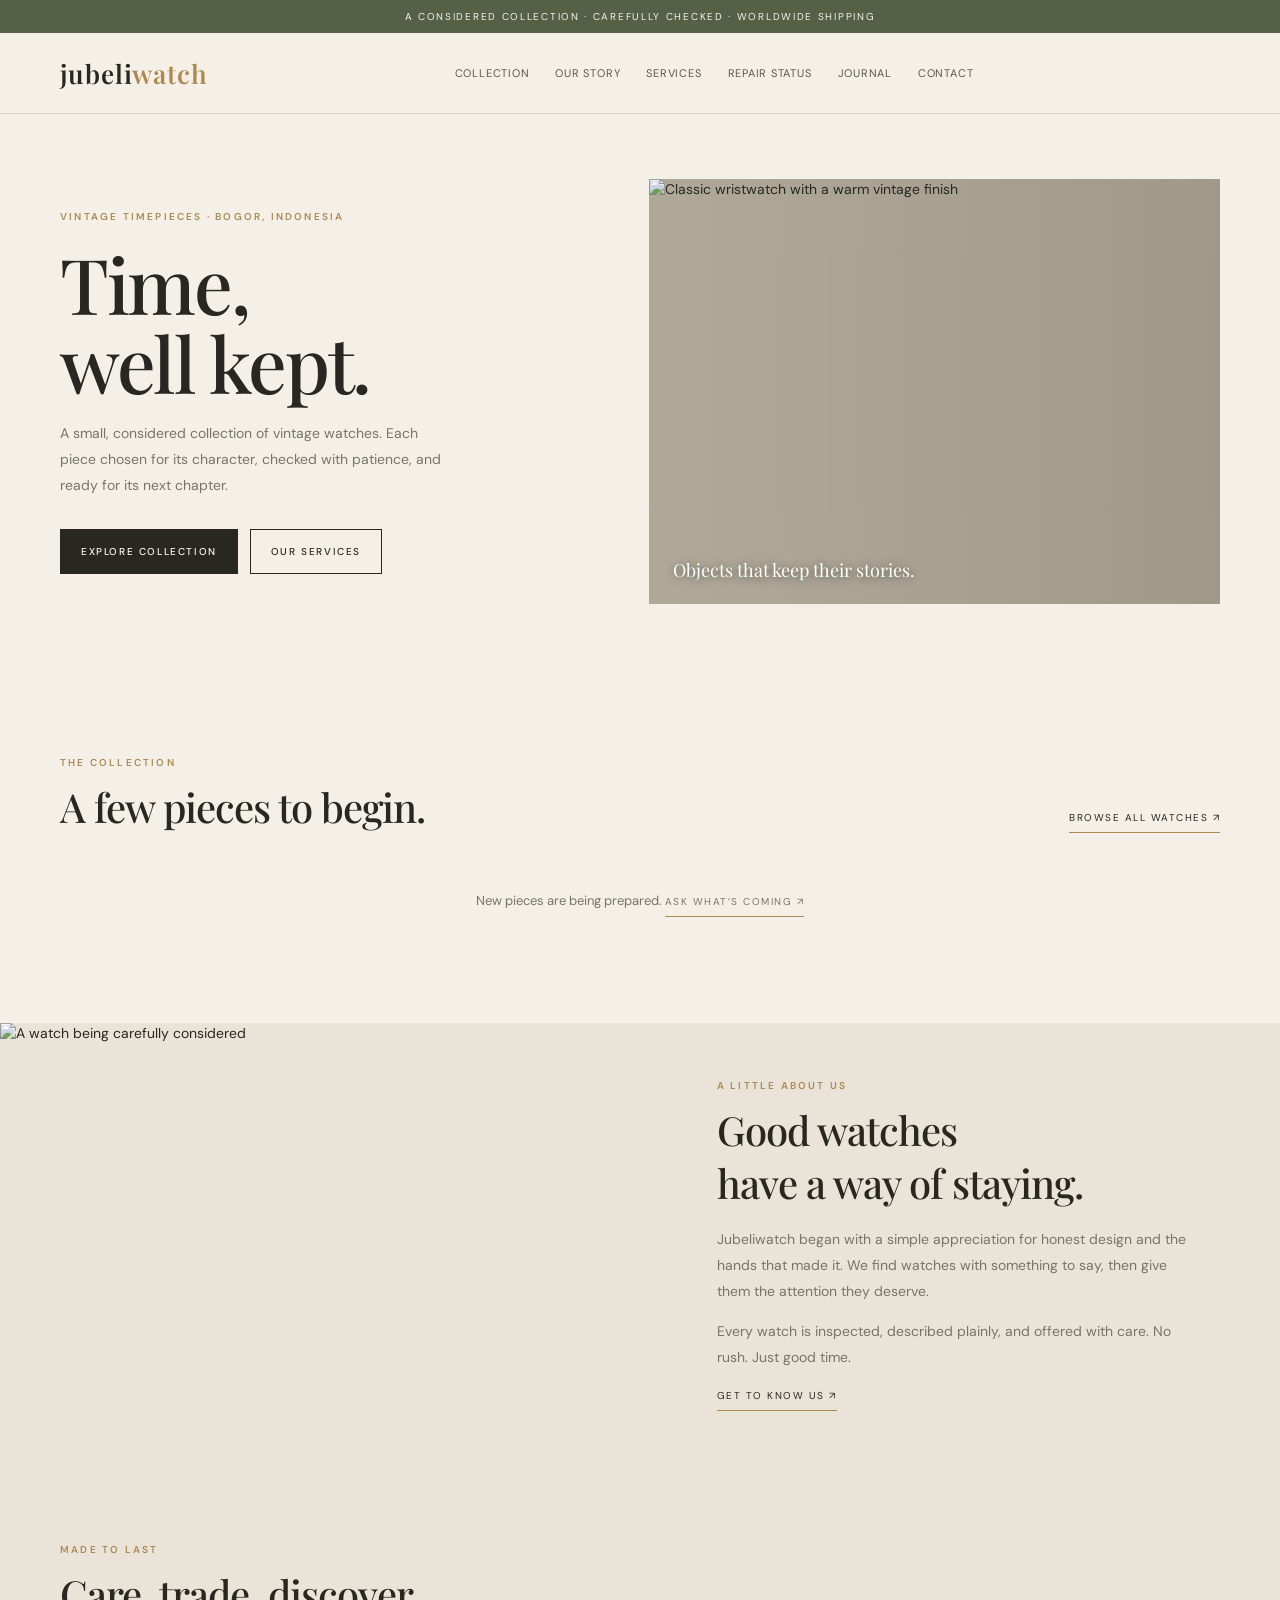
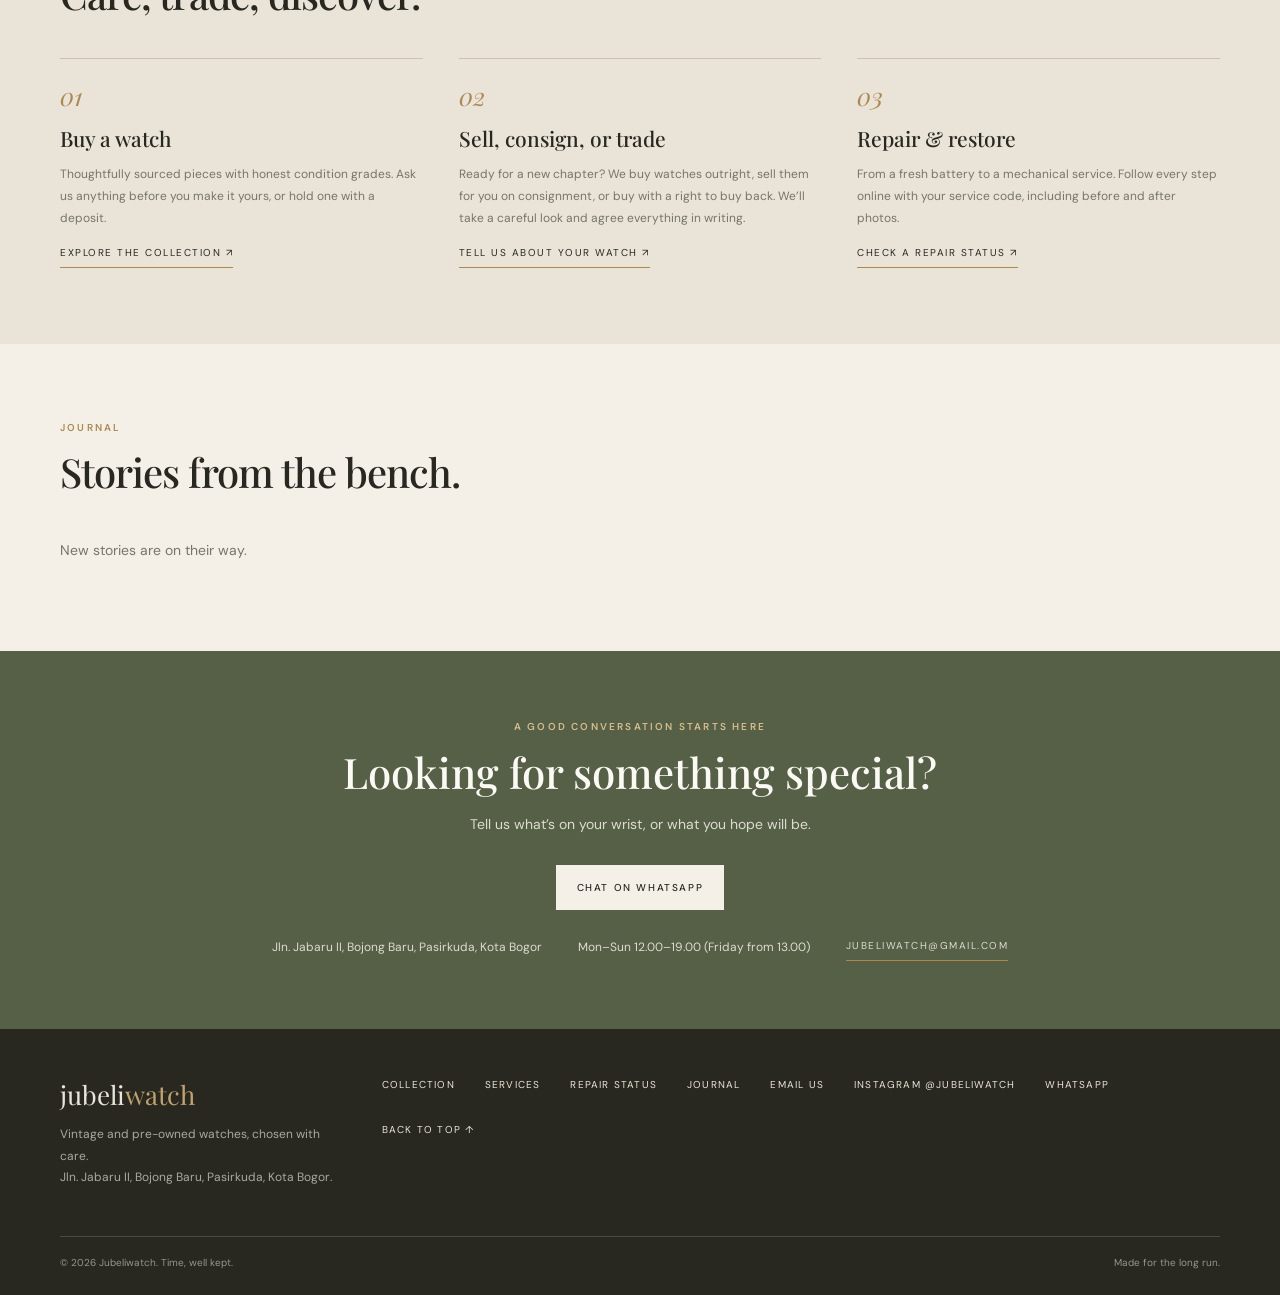
==== commit 3c2b8b2a: "Restore the original Jubeliwatch site look Public pages (home, collection, item, repair status, jour" ====
--- a/index.html
+++ b/index.html
@@ -13,274 +13,32 @@
     <meta property="og:description" content="Vintage and pre-owned watches, chosen with care.">
     <meta property="og:url" content="https://jubeliwatch.github.io/">
     <meta property="og:image" content="https://jubeliwatch.github.io/icon-512.png">
-    <link rel="manifest" href="manifest.webmanifest">
     <link rel="icon" type="image/svg+xml" href="favicon.svg">
     <link rel="icon" type="image/png" sizes="48x48" href="favicon-48.png">
     <link rel="apple-touch-icon" href="apple-touch-icon.png">
     <meta name="theme-color" content="#f4f0e8">
     <link rel="preconnect" href="https://fonts.googleapis.com">
     <link rel="preconnect" href="https://fonts.gstatic.com" crossorigin>
-    <link rel="stylesheet" href="https://fonts.googleapis.com/css2?family=Playfair+Display:wght@500;600;700&family=DM+Sans:opsz,wght@9..40,400..800&display=swap">
-    <link rel="stylesheet" href="theme-dark.css">
-    <link rel="stylesheet" href="style-artikel.css">
-    <link rel="stylesheet" href="layanan.css">
-    <style>
-        .hm-eyebrow { margin: 0 0 10px; font-size: .75rem; font-weight: 700; letter-spacing: .2em; text-transform: uppercase; color: var(--accent-2); }
-        .hm-h2 { margin: 0; font: 500 clamp(1.9rem, 1.4rem + 2vw, 2.6rem)/1.1 var(--font-display); letter-spacing: -.02em; }
-        .hm-lead { max-width: 30rem; color: var(--ink-3); line-height: 1.8; }
-        .hm-link { font-size: .8125rem; font-weight: 700; letter-spacing: .08em; text-transform: uppercase; color: var(--accent); border-bottom: 1px solid var(--accent-2); padding-bottom: 4px; }
-        #konten { padding-bottom: var(--tabbar-h); }
-        .hm-hero { display: grid; gap: 32px; align-items: center; padding-block: calc(var(--header-h) + clamp(28px, 6vw, 72px)) clamp(40px, 7vw, 88px); }
-        @media (min-width: 860px) { .hm-hero { grid-template-columns: 1fr 1.05fr; gap: 56px; } }
-        .hm-title { margin: 8px 0 18px; font: 500 clamp(3rem, 2rem + 4vw, 4.8rem)/1 var(--font-display); letter-spacing: -.035em; }
-        .hm-actions { display: flex; flex-wrap: wrap; gap: 12px; margin-top: 28px; }
-        .hm-hero__art { position: relative; display: grid; place-items: center; min-height: 340px; border-radius: var(--r-lg); overflow: hidden;
-            background: radial-gradient(60% 55% at 50% 45%, rgba(173, 137, 81, .35), transparent 70%), linear-gradient(160deg, #5c684d, #343b2b); }
-        .hm-dial { position: relative; width: min(62%, 260px); aspect-ratio: 1; border-radius: 50%; background: radial-gradient(circle, #f6f1e6 0 62%, #e6dcc8 63%);
-            box-shadow: 0 0 0 10px #c9b48a, 0 0 0 13px #8e7444, 0 30px 60px -20px rgba(0, 0, 0, .6); }
-        .hm-dial__mark { position: absolute; inset: 9%; border-radius: 50%; background: repeating-conic-gradient(from -1deg, #282820 0 2deg, transparent 2deg 30deg);
-            -webkit-mask: radial-gradient(circle, transparent 0 83%, #000 84%); mask: radial-gradient(circle, transparent 0 83%, #000 84%); }
-        .hm-hand { position: absolute; left: 50%; bottom: 50%; transform-origin: 50% 100%; border-radius: 3px; background: #282820; }
-        .hm-hand--h { width: 6px; height: 26%; margin-left: -3px; transform: rotate(-60deg); }
-        .hm-hand--m { width: 4px; height: 38%; margin-left: -2px; transform: rotate(48deg); }
-        .hm-hand--s { width: 2px; height: 40%; margin-left: -1px; background: #ad8951; animation: hm-tick 60s steps(60) infinite; }
-        .hm-pin { position: absolute; left: 50%; top: 50%; width: 12px; height: 12px; margin: -6px; border-radius: 50%; background: #ad8951; }
-        @keyframes hm-tick { to { transform: rotate(360deg); } }
-        @media (prefers-reduced-motion: reduce) { .hm-hand--s { animation: none; } }
-        .hm-hero__note { position: absolute; left: 22px; bottom: 16px; margin: 0; color: #f4f0e8; font: italic 1.05rem var(--font-display); }
-        .hm-section { padding-block: clamp(48px, 7vw, 80px); }
-        .hm-head { display: flex; flex-wrap: wrap; gap: 14px; align-items: end; justify-content: space-between; margin-bottom: 26px; }
-        .hm-band { padding-block: clamp(48px, 7vw, 80px); background: var(--bg-alt); }
-        .hm-services { display: grid; gap: 28px; margin-top: 34px; }
-        @media (min-width: 860px) { .hm-services { grid-template-columns: repeat(3, 1fr); gap: 36px; } }
-        .hm-service { display: flex; flex-direction: column; align-items: flex-start; gap: 10px; padding-top: 18px; border-top: 1px solid var(--line-strong); }
-        .hm-service__num { font: italic 1.6rem var(--font-display); color: var(--accent-2); }
-        .hm-service h3 { margin: 0; font: 500 1.35rem var(--font-display); }
-        .hm-service p { margin: 0 0 6px; color: var(--ink-3); line-height: 1.75; font-size: .9375rem; }
-        .hm-journal { display: grid; gap: 18px; }
-        .hm-journal:has(.article-card) + .hm-journal__empty { display: none; }
-        .article-card { display: grid; overflow: hidden; border: 1px solid var(--line); border-radius: var(--r-lg); background: var(--surface); box-shadow: var(--shadow-sm); transition: transform .5s var(--ease-out), box-shadow .5s var(--ease-out); }
-        @media (min-width: 640px) { .article-card { grid-template-columns: minmax(200px, 38%) 1fr; } }
-        .article-card__thumb { display: grid; place-items: center; min-height: 170px; overflow: hidden; background: linear-gradient(160deg, #5c684d, #343b2b); }
-        .article-card__thumb img { width: 100%; height: 100%; object-fit: cover; }
-        .article-card__body { display: flex; flex-direction: column; align-items: flex-start; gap: 10px; padding: 24px; }
-        .article-card .tag { font-size: .6875rem; font-weight: 700; letter-spacing: .14em; text-transform: uppercase; color: var(--accent-2); }
-        .article-card__title { margin: 0; font: 600 clamp(1.125rem, 1rem + .5vw, 1.375rem)/1.35 var(--font-display); }
-        .article-card__excerpt { margin: 0; display: -webkit-box; -webkit-line-clamp: 2; -webkit-box-orient: vertical; overflow: hidden; color: var(--ink-2); }
-        .article-card__more { display: inline-flex; align-items: center; gap: 8px; font-weight: 700; color: var(--accent); }
-        .article-card__more .ic { width: 18px; height: 18px; }
-        @media (hover: hover) { .article-card:hover { transform: translateY(-4px); box-shadow: var(--shadow-md); } }
-        .hm-visit { padding-block: clamp(48px, 7vw, 80px); background: #556047; color: #f4f0e8; }
-        .hm-visit .hm-eyebrow { color: #d7bd8c; }
-        .hm-visit .hm-lead { color: #dedbcf; }
-        .hm-visit__in { display: grid; gap: 28px; }
-        @media (min-width: 860px) { .hm-visit__in { grid-template-columns: 1.1fr 1fr; align-items: center; } }
-        .hm-visit__info { display: grid; gap: 16px; margin: 0; }
-        .hm-visit__info dt { font-size: .75rem; letter-spacing: .14em; text-transform: uppercase; color: #d7bd8c; }
-        .hm-visit__info dd { margin: 4px 0 0; font-size: 1.0625rem; }
-        .hm-visit__info a { color: inherit; border-bottom: 1px solid #d7bd8c; }
-    </style>
-    <script>document.documentElement.classList.add('js');</script>
-    <script src="theme.js"></script>
+    <link rel="stylesheet" href="https://fonts.googleapis.com/css2?family=Playfair+Display:wght@400;500;600;700&family=DM+Sans:wght@400;500;600;700&display=swap">
+    <link rel="stylesheet" href="site.css">
     <script src="util.js"></script>
-    <script src="pwa.js" defer></script>
     <script src="site.js" defer></script>
     <script src="home.js" defer></script>
 </head>
-<body>
-    <a class="skip-link" href="#konten">Skip to content</a>
-
-    <svg class="sprite" xmlns="http://www.w3.org/2000/svg" aria-hidden="true" focusable="false">
-        <defs>
-            <linearGradient id="g-pick" x1="0" y1="0" x2="1" y2="1"><stop offset="0" stop-color="#E9B567"/><stop offset="1" stop-color="#9E5A0C"/></linearGradient>
-            <linearGradient id="g-bone" x1="0" y1="0" x2="0" y2="1"><stop offset="0" stop-color="#FCF8EF"/><stop offset=".55" stop-color="#EDE2CE"/><stop offset="1" stop-color="#CDBB9E"/></linearGradient>
-            <linearGradient id="g-brass" x1="0" y1="0" x2="0" y2="1"><stop offset="0" stop-color="#FBE3A0"/><stop offset=".35" stop-color="#E2B055"/><stop offset=".72" stop-color="#B7832E"/><stop offset="1" stop-color="#7F5719"/></linearGradient>
-            <linearGradient id="g-horn" x1="0" y1="0" x2="0" y2="1"><stop offset="0" stop-color="#655850"/><stop offset=".4" stop-color="#2E2621"/><stop offset="1" stop-color="#120E0B"/></linearGradient>
-        </defs>
-        <symbol id="nut" viewBox="0 0 240 64"><path d="M6 58V26q0-10 10-10h15l2 8h4l2-8h26.4l1.8 8h3.6l1.8-8h27.2l1.6 8h3.2l1.6-8h28l1.4 8h2.8l1.4-8h28.8l1.2 8h2.4l1.2-8H203l1 8h2l1-8h17q10 0 10 10v32q0 4-4 4H10q-4 0-4-4z"/></symbol>
-        <symbol id="i-wrench" viewBox="0 0 24 24"><path d="M14.5 3.5a4.5 4.5 0 0 0-4.2 6.1l-6.1 6.1a1.9 1.9 0 0 0 2.7 2.7l6.1-6.1a4.5 4.5 0 0 0 6.1-5.5l-2.6 2.6-2.6-.7-.7-2.6 2.6-2.6a4.5 4.5 0 0 0-1.3-.2z"/></symbol>
-        <symbol id="i-clock" viewBox="0 0 24 24"><circle cx="12" cy="12" r="8.5"/><path d="M12 7.5V12l3 2"/></symbol>
-        <symbol id="i-pin" viewBox="0 0 24 24"><path d="M12 21s-6.5-5.6-6.5-11a6.5 6.5 0 0 1 13 0c0 5.4-6.5 11-6.5 11z"/><circle cx="12" cy="10" r="2.4"/></symbol>
-        <symbol id="i-arrow-up" viewBox="0 0 24 24"><path d="M12 19V5"/><path d="m6 11 6-6 6 6"/></symbol>
-        <symbol id="i-chevron" viewBox="0 0 24 24"><path d="m9 6 6 6-6 6"/></symbol>
-        <symbol id="i-menu" viewBox="0 0 24 24"><path d="M4 7h16M4 12h16M4 17h10"/></symbol>
-        <symbol id="i-close" viewBox="0 0 24 24"><path d="M6 6l12 12M18 6 6 18"/></symbol>
-        <symbol id="i-tag" viewBox="0 0 24 24"><path d="M3.5 12.6V4.5a1 1 0 0 1 1-1h8.1l8 8a1.5 1.5 0 0 1 0 2.1l-6.9 6.9a1.5 1.5 0 0 1-2.1 0z"/><circle cx="8" cy="8" r="1.5"/></symbol>
-        <symbol id="i-chat" viewBox="0 0 24 24"><path d="M20 11.5a7.5 7.5 0 0 1-11.2 6.5L4 19.5l1.5-4.6A7.5 7.5 0 1 1 20 11.5z"/></symbol>
-        <symbol id="i-gauge" viewBox="0 0 24 24"><path d="M4.5 17a8 8 0 1 1 15 0"/><path d="m12 14 3.6-4.4"/><circle cx="12" cy="14" r="1.4"/></symbol>
-        <symbol id="i-wa" viewBox="0 0 24 24"><path d="M17.472 14.382c-.297-.149-1.758-.867-2.03-.967-.273-.099-.471-.148-.67.15-.197.297-.767.966-.94 1.164-.173.199-.347.223-.644.075-.297-.15-1.255-.463-2.39-1.475-.883-.788-1.48-1.761-1.653-2.059-.173-.297-.018-.458.13-.606.134-.133.298-.347.446-.52s.198-.298.298-.497c.099-.198.05-.371-.025-.52s-.669-1.612-.916-2.207c-.242-.579-.487-.5-.669-.51a13 13 0 0 0-.57-.01c-.198 0-.52.074-.792.372-.272.297-1.04 1.016-1.04 2.479 0 1.462 1.065 2.875 1.213 3.074s2.096 3.2 5.077 4.487c.709.306 1.262.489 1.694.625.712.227 1.36.195 1.871.118.571-.085 1.758-.719 2.006-1.413s.248-1.289.173-1.413c-.074-.124-.272-.198-.57-.347m-5.421 7.403h-.004a9.87 9.87 0 0 1-5.031-1.378l-.361-.214-3.741.982.998-3.648-.235-.374a9.86 9.86 0 0 1-1.51-5.26c.001-5.45 4.436-9.884 9.888-9.884 2.64 0 5.122 1.03 6.988 2.898a9.82 9.82 0 0 1 2.893 6.994c-.003 5.45-4.437 9.884-9.885 9.884m8.413-18.297A11.82 11.82 0 0 0 12.05 0C5.495 0 .16 5.335.157 11.892c0 2.096.547 4.142 1.588 5.945L.057 24l6.305-1.654a11.9 11.9 0 0 0 5.683 1.448h.005c6.554 0 11.89-5.335 11.893-11.893a11.82 11.82 0 0 0-3.48-8.413"/></symbol>
-        <symbol id="i-ig" viewBox="0 0 24 24"><path d="M7.03.084c-1.277.06-2.149.264-2.91.563a5.9 5.9 0 0 0-2.124 1.388 5.9 5.9 0 0 0-1.38 2.127C.321 4.926.12 5.8.064 7.076s-.069 1.688-.063 4.947.021 3.667.083 4.947c.061 1.277.264 2.149.563 2.911.308.789.72 1.457 1.388 2.123a5.9 5.9 0 0 0 2.129 1.38c.763.295 1.636.496 2.913.552 1.278.056 1.689.069 4.947.063s3.668-.021 4.947-.082c1.28-.06 2.147-.265 2.91-.563a5.9 5.9 0 0 0 2.123-1.388 5.9 5.9 0 0 0 1.38-2.129c.295-.763.496-1.636.551-2.912.056-1.28.07-1.69.063-4.948-.006-3.258-.02-3.667-.081-4.947-.06-1.28-.264-2.148-.564-2.911a5.9 5.9 0 0 0-1.387-2.123 5.86 5.86 0 0 0-2.128-1.38C19.074.322 18.202.12 16.924.066 15.647.009 15.236-.006 11.977 0S8.31.021 7.03.084m.14 21.693c-1.17-.05-1.805-.245-2.228-.408a3.7 3.7 0 0 1-1.382-.895 3.7 3.7 0 0 1-.9-1.378c-.165-.423-.363-1.058-.417-2.228-.06-1.264-.072-1.644-.08-4.848-.006-3.204.006-3.583.061-4.848.05-1.169.246-1.805.408-2.228.216-.561.477-.96.895-1.382a3.7 3.7 0 0 1 1.379-.9c.423-.165 1.057-.361 2.227-.417 1.265-.06 1.644-.072 4.848-.08 3.203-.006 3.583.006 4.85.062 1.168.05 1.804.244 2.227.408.56.216.96.475 1.382.895s.681.817.9 1.378c.165.422.362 1.056.417 2.227.06 1.265.074 1.645.08 4.848.005 3.203-.006 3.583-.061 4.848-.051 1.17-.245 1.805-.408 2.23-.216.56-.477.96-.896 1.38a3.7 3.7 0 0 1-1.378.9c-.422.165-1.058.362-2.226.418-1.266.06-1.645.072-4.85.079s-3.582-.006-4.848-.06m9.783-16.192a1.44 1.44 0 1 0 1.437-1.442 1.44 1.44 0 0 0-1.437 1.442M5.839 12.012a6.161 6.161 0 1 0 12.323-.024 6.162 6.162 0 0 0-12.323.024M8 12.008A4 4 0 1 1 12.008 16 4 4 0 0 1 8 12.008"/></symbol>
-        <symbol id="i-shopee" viewBox="0 0 24 24"><path d="M15.941 17.963c.23-1.879-.98-3.077-4.175-4.097-1.548-.528-2.277-1.22-2.26-2.171.065-1.056 1.048-1.825 2.352-1.85a5.3 5.3 0 0 1 2.883.89c.116.072.197.06.263-.04.09-.144.315-.493.39-.62.051-.08.061-.186-.068-.28-.185-.137-.704-.415-.983-.532a6.5 6.5 0 0 0-2.511-.514c-1.91.008-3.413 1.215-3.54 2.826q-.122 1.746 1.73 2.827c.263.152 1.68.716 2.244.892 1.774.552 2.695 1.542 2.478 2.697-.197 1.047-1.299 1.724-2.818 1.744-1.203-.046-2.287-.537-3.127-1.19l-.141-.11c-.104-.08-.218-.075-.287.03-.05.077-.376.547-.458.67-.077.108-.035.168.045.234.35.293.817.613 1.134.775a6.7 6.7 0 0 0 2.829.727 4.9 4.9 0 0 0 2.075-.354c1.095-.465 1.803-1.394 1.945-2.554M12 1.401c-2.068 0-3.754 1.95-3.833 4.39h7.665C15.751 3.35 14.066 1.4 12 1.4m7.851 22.598-.08.001-15.784-.002c-1.074-.04-1.863-.91-1.971-1.991l-.01-.195-.707-15.526a.46.46 0 0 1 .45-.494h4.975C6.845 2.568 9.16 0 12 0s5.153 2.569 5.275 5.79h4.968a.46.46 0 0 1 .458.483l-.773 15.588-.007.131c-.094 1.094-.979 1.977-2.07 2.006z"/></symbol>
-        <symbol id="i-tokopedia" viewBox="0 0 448 512"><path d="M160 80c0-35.3 28.7-64 64-64s64 28.7 64 64v48H160zm-48 48H48c-26.5 0-48 21.5-48 48v208c0 53 43 96 96 96h256c53 0 96-43 96-96V176c0-26.5-21.5-48-48-48h-64V80c0-61.9-50.1-112-112-112S112 18.1 112 80zm24 48a24 24 0 1 1 0 48 24 24 0 1 1 0-48m152 24a24 24 0 1 1 48 0 24 24 0 1 1-48 0"/></symbol>
-        <symbol id="i-home" viewBox="0 0 24 24"><path d="M4 10.5 12 4l8 6.5V19a1 1 0 0 1-1 1h-4.5v-5h-5v5H5a1 1 0 0 1-1-1z"/></symbol>
-        <symbol id="i-pen" viewBox="0 0 24 24"><path d="M4 20h4L19 9a2.1 2.1 0 0 0-3-3L5 17z"/><path d="m14 7 3 3"/></symbol>
-        <symbol id="i-calendar" viewBox="0 0 24 24"><rect x="4" y="5" width="16" height="15" rx="2"/><path d="M8 3v4M16 3v4M4 10h16"/></symbol>
-        <symbol id="i-share" viewBox="0 0 24 24"><path d="M12 15V4"/><path d="m8 8 4-4 4 4"/><path d="M7 11H6a1.5 1.5 0 0 0-1.5 1.5v6A1.5 1.5 0 0 0 6 20h12a1.5 1.5 0 0 0 1.5-1.5v-6A1.5 1.5 0 0 0 18 11h-1"/></symbol>
-        <symbol id="i-star" viewBox="0 0 24 24"><path d="m12 3.5 2.6 5.3 5.9.9-4.2 4.1 1 5.8-5.3-2.8-5.3 2.8 1-5.8-4.2-4.1 5.9-.9z"/></symbol>
-    </svg>
-
-    <header class="site-header">
-        <nav class="nav container" aria-label="Main navigation">
-            <a href="index.html" class="brand" aria-label="Jubeliwatch, home">
-                <span class="brand__mark" aria-hidden="true"></span>
-                <span class="brand__name">jubeli<span class="text-accent">watch</span></span>
-            </a>
-            <ul class="nav__links">
-                <li><a href="index.html" class="nav__link">Home</a></li>
-                <li><a href="collection.html" class="nav__link">Collection</a></li>
-                <li><a href="index.html#services" class="nav__link">Services</a></li>
-                <li><a href="index.html#journal" class="nav__link">Journal</a></li>
-                <li><a href="repair-status.html" class="nav__link">Repair status</a></li>
-            </ul>
-            <div class="nav__actions">
-                <a href="https://wa.me/6285795738637" target="_blank" rel="noopener" class="btn btn--wa btn--sm nav__cta">
-                    <svg class="ic ic--fill" aria-hidden="true"><use href="#i-wa"/></svg> <span class="nav__cta-label">WhatsApp us</span>
-                </a>
-                <button id="menu-btn" type="button" class="icon-btn nav__toggle" aria-label="Open menu" aria-expanded="false" aria-controls="mobile-menu">
-                    <svg class="ic ic--menu" aria-hidden="true"><use href="#i-menu"/></svg>
-                    <svg class="ic ic--close" aria-hidden="true"><use href="#i-close"/></svg>
-                </button>
-            </div>
-        </nav>
-        <div id="mobile-menu" class="mobile-menu">
-            <ul class="mobile-menu__list container">
-                <li style="--i:0"><a href="index.html" class="mobile-link"><span class="mobile-link__icon"><svg class="ic" aria-hidden="true"><use href="#i-home"/></svg></span>Home<svg class="ic mobile-link__chev" aria-hidden="true"><use href="#i-chevron"/></svg></a></li>
-                <li style="--i:1"><a href="collection.html" class="mobile-link"><span class="mobile-link__icon"><svg class="ic" aria-hidden="true"><use href="#i-tag"/></svg></span>Collection<svg class="ic mobile-link__chev" aria-hidden="true"><use href="#i-chevron"/></svg></a></li>
-                <li style="--i:2"><a href="index.html#services" class="mobile-link"><span class="mobile-link__icon"><svg class="ic" aria-hidden="true"><use href="#i-wrench"/></svg></span>Services<svg class="ic mobile-link__chev" aria-hidden="true"><use href="#i-chevron"/></svg></a></li>
-                <li style="--i:3"><a href="index.html#journal" class="mobile-link"><span class="mobile-link__icon"><svg class="ic" aria-hidden="true"><use href="#i-pen"/></svg></span>Journal<svg class="ic mobile-link__chev" aria-hidden="true"><use href="#i-chevron"/></svg></a></li>
-                <li style="--i:4"><a href="repair-status.html" class="mobile-link"><span class="mobile-link__icon"><svg class="ic" aria-hidden="true"><use href="#i-gauge"/></svg></span>Repair status<svg class="ic mobile-link__chev" aria-hidden="true"><use href="#i-chevron"/></svg></a></li>
-                <li style="--i:5"><a href="#kontak" class="mobile-link"><span class="mobile-link__icon"><svg class="ic" aria-hidden="true"><use href="#i-chat"/></svg></span>Contact<svg class="ic mobile-link__chev" aria-hidden="true"><use href="#i-chevron"/></svg></a></li>
-            </ul>
-        </div>
-    </header>
-
-    <main id="konten">
-        <section class="hm-hero container">
-            <div class="hm-hero__copy">
-                <p class="hm-eyebrow">Vintage &amp; pre-owned timepieces · Bogor, Indonesia</p>
-                <h1 class="hm-title">Time,<br>well kept.</h1>
-                <p class="hm-lead">A small, considered collection of watches. Each piece chosen for its character, checked with patience, and ready for its next chapter.</p>
-                <div class="hm-actions">
-                    <a href="collection.html" class="btn btn--dark btn--lg">Explore the collection</a>
-                    <a href="#services" class="btn btn--ghost btn--lg">Our services</a>
-                </div>
-            </div>
-            <div class="hm-hero__art" aria-hidden="true">
-                <div class="hm-dial">
-                    <span class="hm-dial__mark"></span>
-                    <span class="hm-hand hm-hand--h"></span><span class="hm-hand hm-hand--m"></span><span class="hm-hand hm-hand--s"></span><span class="hm-pin"></span>
-                </div>
-                <p class="hm-hero__note">Objects that keep their stories.</p>
-            </div>
-        </section>
-
-        <section id="collection" class="hm-section container">
-            <div class="hm-head">
-                <div><p class="hm-eyebrow">The collection</p><h2 class="hm-h2">Find your forever watch.</h2></div>
-                <a href="collection.html" class="hm-link">View all pieces ›</a>
-            </div>
-            <div class="kat-grid" id="hm-koleksi"><p class="ly-muted">Loading the collection&hellip;</p></div>
-        </section>
-
-        <section id="services" class="hm-band">
-            <div class="container">
-                <p class="hm-eyebrow">Made to last</p>
-                <h2 class="hm-h2">Buy, sell, service.</h2>
-                <div class="hm-services">
-                    <article class="hm-service">
-                        <span class="hm-service__num">01</span>
-                        <h3>Buy a watch</h3>
-                        <p>Thoughtfully sourced pieces with honest condition grades. Hold one with a deposit and pay the balance later.</p>
-                        <a class="hm-link" href="collection.html">Browse the collection ›</a>
-                    </article>
-                    <article class="hm-service">
-                        <span class="hm-service__num">02</span>
-                        <h3>Sell, consign, or buy back</h3>
-                        <p>We buy watches outright, sell them for you on consignment, or buy with a right to buy back at the same price. Everything is agreed in writing.</p>
-                        <a class="hm-link" href="https://wa.me/6285795738637?text=Hello%20Jubeliwatch%2C%20I%20would%20like%20to%20sell%20or%20consign%20a%20watch" target="_blank" rel="noopener">Tell us about your watch ›</a>
-                    </article>
-                    <article class="hm-service">
-                        <span class="hm-service__num">03</span>
-                        <h3>Service &amp; repair</h3>
-                        <p>From a fresh battery to a full mechanical service. Follow every step online with your service code, including before and after photos.</p>
-                        <a class="hm-link" href="repair-status.html">Check a repair status ›</a>
-                    </article>
-                </div>
-            </div>
-        </section>
-
-        <section id="journal" class="hm-section container">
-            <div class="hm-head">
-                <div><p class="hm-eyebrow">Journal</p><h2 class="hm-h2">Stories from the bench.</h2></div>
-            </div>
-            <div class="hm-journal" id="hm-journal">
+<body class="site" id="top">
+    <div class="announcement">A considered collection · Carefully checked · Worldwide shipping</div>
+    <header class="topbar"><div class="wrap nav"><a class="brand" href="index.html">jubeli<span>watch</span></a><nav class="links" id="siteLinks"><a href="collection.html">Collection</a><a href="index.html#about">Our story</a><a href="index.html#services">Services</a><a href="repair-status.html">Repair status</a><a href="index.html#journal">Journal</a><a href="index.html#contact">Contact</a></nav><div class="nav-right"><button class="iconbtn menu" id="menuBtn" type="button" aria-controls="siteLinks" aria-expanded="false">Menu</button></div></div></header>
+    <main id="home">
+        <section class="wrap hero"><div><div class="eyebrow">Vintage timepieces · Bogor, Indonesia</div><h1>Time,<br>well kept.</h1><p>A small, considered collection of vintage watches. Each piece chosen for its character, checked with patience, and ready for its next chapter.</p><div class="actions"><a href="collection.html" class="btn">Explore collection</a><a href="#services" class="btn outline">Our services</a></div></div><div class="hero-image"><img src="https://images.unsplash.com/photo-1523170335258-f5ed11844a49?auto=format&fit=crop&w=1300&q=85" alt="Classic wristwatch with a warm vintage finish"><div class="hero-note">Objects that keep their stories.</div></div></section>
+        <section class="section wrap" id="collection"><div class="section-head"><div><div class="eyebrow">The collection</div><h2>A few pieces to begin.</h2></div><a class="text-link" href="collection.html">Browse all watches ↗</a></div><div class="grid" id="catalog"><div class="empty">Loading the collection…</div></div></section>
+        <section class="split" id="about"><div class="split-image"><img src="https://images.unsplash.com/photo-1508685096489-7aacd43bd3b1?auto=format&fit=crop&w=1200&q=85" alt="A watch being carefully considered"></div><div class="split-copy"><div class="eyebrow">A little about us</div><h2>Good watches<br>have a way of staying.</h2><p>Jubeliwatch began with a simple appreciation for honest design and the hands that made it. We find watches with something to say, then give them the attention they deserve.</p><p>Every watch is inspected, described plainly, and offered with care. No rush. Just good time.</p><a href="#contact" class="text-link">Get to know us ↗</a></div></section>
+        <section class="section services" id="services"><div class="wrap"><div class="eyebrow">Made to last</div><h2>Care, trade, discover.</h2><div class="service-grid"><article class="service"><div class="service-num">01</div><h3>Buy a watch</h3><p>Thoughtfully sourced pieces with honest condition grades. Ask us anything before you make it yours, or hold one with a deposit.</p><a class="text-link" href="collection.html">Explore the collection ↗</a></article><article class="service"><div class="service-num">02</div><h3>Sell, consign, or trade</h3><p>Ready for a new chapter? We buy watches outright, sell them for you on consignment, or buy with a right to buy back. We’ll take a careful look and agree everything in writing.</p><a class="text-link" href="https://wa.me/6285795738637?text=Hello%20Jubeliwatch%2C%20I%20would%20like%20to%20sell%20or%20consign%20a%20watch" target="_blank" rel="noopener">Tell us about your watch ↗</a></article><article class="service"><div class="service-num">03</div><h3>Repair &amp; restore</h3><p>From a fresh battery to a mechanical service. Follow every step online with your service code, including before and after photos.</p><a class="text-link" href="repair-status.html">Check a repair status ↗</a></article></div></div></section>
+        <section class="section wrap" id="journal"><div class="section-head"><div><div class="eyebrow">Journal</div><h2>Stories from the bench.</h2></div></div><div class="journal-list">
                 <!-- ARTIKEL-OTOMATIS:MULAI (filled in automatically by the POS Journal) -->
                 <!-- ARTIKEL-OTOMATIS:SELESAI -->
-            </div>
-            <p class="ly-muted hm-journal__empty">New stories are on their way.</p>
-        </section>
-
-        <section class="hm-visit">
-            <div class="container hm-visit__in">
-                <div>
-                    <p class="hm-eyebrow">Visit or write</p>
-                    <h2 class="hm-h2">Looking for something special?</h2>
-                    <p class="hm-lead">Tell us what’s on your wrist, or what you hope will be.</p>
-                </div>
-                <dl class="hm-visit__info">
-                    <div><dt>Address</dt><dd>Jln. Jabaru II, Bojong Baru, Pasirkuda, Kota Bogor</dd></div>
-                    <div><dt>Opening hours</dt><dd>Mon–Sun 12.00–19.00 (Friday from 13.00)</dd></div>
-                    <div><dt>WhatsApp</dt><dd><a href="https://wa.me/6285795738637" target="_blank" rel="noopener">+62 857-9573-8637</a></dd></div>
-                </dl>
-            </div>
-        </section>
+            </div><p class="journal-empty">New stories are on their way.</p></section>
+        <section class="cta" id="contact"><div class="wrap"><div class="eyebrow" style="color:#d7bd8c">A good conversation starts here</div><h2>Looking for something special?</h2><p>Tell us what’s on your wrist, or what you hope will be.</p><a class="btn" href="https://wa.me/6285795738637?text=Hello%20Jubeliwatch%2C%20I%E2%80%99d%20like%20to%20ask%20about%20a%20watch." target="_blank" rel="noopener">Chat on WhatsApp</a><div class="cta-info"><span>Jln. Jabaru II, Bojong Baru, Pasirkuda, Kota Bogor</span><span>Mon–Sun 12.00–19.00 (Friday from 13.00)</span><a href="mailto:jubeliwatch@gmail.com" class="text-link">jubeliwatch@gmail.com</a></div></div></section>
     </main>
-
-    <footer id="kontak" class="site-footer">
-        <div class="container footer__grid">
-            <div class="footer__brand">
-                <a href="index.html" class="brand">
-                    <span class="brand__mark" aria-hidden="true"></span>
-                    <span class="brand__name">jubeli<span class="text-accent">watch</span></span>
-                </a>
-                <p class="footer__desc">Vintage and pre-owned watches, chosen with care. Buy, sell, consign, and service.</p>
-            </div>
-            <div class="footer__col">
-                <h3 class="footer__title">Contact</h3>
-                <ul class="footer__list">
-                    <li><a href="https://wa.me/6285795738637" target="_blank" rel="noopener" class="footer__link"><span class="footer__icon footer__icon--wa"><svg class="ic ic--fill" aria-hidden="true"><use href="#i-wa"/></svg></span>WhatsApp +62 857-9573-8637</a></li>
-                    <li><a href="https://instagram.com/jubeliwatch" target="_blank" rel="noopener" class="footer__link"><span class="footer__icon footer__icon--ig"><svg class="ic ic--fill" aria-hidden="true"><use href="#i-ig"/></svg></span>@jubeliwatch</a></li>
-                    <li><a href="mailto:jubeliwatch@gmail.com" class="footer__link"><span class="footer__icon"><svg class="ic" aria-hidden="true"><use href="#i-chat"/></svg></span>jubeliwatch@gmail.com</a></li>
-                </ul>
-            </div>
-            <div class="footer__col">
-                <h3 class="footer__title">Explore</h3>
-                <ul class="footer__list footer__list--plain">
-                    <li><a href="collection.html" class="footer__link">Collection</a></li>
-                    <li><a href="index.html#services" class="footer__link">Services</a></li>
-                    <li><a href="index.html#journal" class="footer__link">Journal</a></li>
-                    <li><a href="repair-status.html" class="footer__link">Repair status</a></li>
-                </ul>
-            </div>
-        </div>
-        <div class="container footer__bottom">
-            <p>&copy; 2026 Jubeliwatch. Time, well kept.</p>
-            <a href="#" class="footer__top">Back to top <svg class="ic" aria-hidden="true"><use href="#i-arrow-up"/></svg></a>
-        </div>
-    </footer>
-
-    <a href="https://wa.me/6285795738637" target="_blank" rel="noopener" aria-label="Chat on WhatsApp" class="fab-wa">
-        <svg class="ic ic--fill" aria-hidden="true"><use href="#i-wa"/></svg>
-    </a>
-
-    <nav class="tabbar" aria-label="Quick links">
-        <a href="index.html" class="tabbar__item"><svg class="ic" aria-hidden="true"><use href="#i-home"/></svg><span>Home</span></a>
-        <a href="collection.html" class="tabbar__item"><svg class="ic" aria-hidden="true"><use href="#i-tag"/></svg><span>Collection</span></a>
-        <a href="https://wa.me/6285795738637" target="_blank" rel="noopener" class="tabbar__wa">
-            <span class="tabbar__wa-btn"><svg class="ic ic--fill" aria-hidden="true"><use href="#i-wa"/></svg></span><span>WhatsApp</span>
-        </a>
-        <a href="repair-status.html" class="tabbar__item"><svg class="ic" aria-hidden="true"><use href="#i-wrench"/></svg><span>Repairs</span></a>
-        <a href="index.html#journal" class="tabbar__item"><svg class="ic" aria-hidden="true"><use href="#i-pen"/></svg><span>Journal</span></a>
-    </nav>
+    <footer class="site-foot"><div class="wrap"><div class="footgrid"><div><div class="footbrand">jubeli<span>watch</span></div><p>Vintage and pre-owned watches, chosen with care.<br>Jln. Jabaru II, Bojong Baru, Pasirkuda, Kota Bogor.</p></div><div class="footlinks"><a href="collection.html">Collection</a><a href="index.html#services">Services</a><a href="repair-status.html">Repair status</a><a href="index.html#journal">Journal</a><a href="mailto:jubeliwatch@gmail.com">Email us</a><a href="https://instagram.com/jubeliwatch" target="_blank" rel="noopener noreferrer">Instagram @jubeliwatch</a><a href="https://wa.me/6285795738637" target="_blank" rel="noopener noreferrer">WhatsApp</a><a href="#top">Back to top ↑</a></div></div><div class="copyright"><span>© <span id="year"></span> Jubeliwatch. Time, well kept.</span><span>Made for the long run.</span></div></div></footer>
 </body>
 </html>
--- a/site.css
+++ b/site.css
@@ -0,0 +1,203 @@
+/* Gaya situs publik Jubeliwatch (beranda, koleksi, halaman barang, status servis, Journal, 404).
+   Dipakai bersama layanan.css untuk komponen halaman; POS (admin.html) tidak memakai berkas ini. */
+:root { --paper: #f4f0e8; --paper2: #ebe5d9; --ink: #282820; --muted: #777568; --olive: #556047; --gold: #ad8951; --line: #d9d2c5; --white: #fbf9f4;
+    --serif: 'Playfair Display', Georgia, serif; --sans: 'DM Sans', system-ui, sans-serif; --shadow: 0 18px 50px #29271b12; }
+* { box-sizing: border-box; }
+html { scroll-behavior: smooth; }
+body.site { margin: 0; background: var(--paper); color: var(--ink); font-family: var(--sans); font-size: 14px; line-height: 1.5;
+    /* pakai token yang sama dengan layanan.css, tetapi bentuk datar (tanpa sudut membulat) seperti situs lama */
+    --bg: var(--paper); --bg-alt: var(--paper2); --surface: var(--white); --surface-2: #f1ece2; --ink-2: #4e4d43; --ink-3: var(--muted);
+    --line-strong: #cdc4b4; --accent: var(--olive); --accent-2: var(--gold); --on-accent: #fff; --font-display: var(--serif); --font-sans: var(--sans);
+    --r-xs: 0; --r-sm: 0; --r-md: 0; --r-lg: 0; --r-xl: 0; --r-pill: 0; --shadow-sm: none; --shadow-md: var(--shadow); --shadow-lg: var(--shadow); }
+.site button, .site input, .site select, .site textarea { font: inherit; }
+.site a { color: inherit; text-decoration: none; }
+.site img { max-width: 100%; }
+.wrap { width: min(1160px, calc(100% - 48px)); margin: auto; }
+
+/* ---------- bar atas ---------- */
+.announcement { background: var(--olive); color: #f8f4e9; text-align: center; padding: 9px; font-size: 10px; letter-spacing: .17em; text-transform: uppercase; }
+.topbar { height: 81px; border-bottom: 1px solid var(--line); display: flex; align-items: center; background: var(--paper); position: relative; z-index: 30; }
+.nav { display: flex; align-items: center; justify-content: space-between; }
+.brand { font: 600 26px var(--serif); letter-spacing: .035em; }
+.brand span { color: var(--gold); }
+.links { display: flex; gap: 26px; color: #58574d; font-size: 11px; letter-spacing: .07em; text-transform: uppercase; }
+.links a:hover, .links a[aria-current="page"] { color: var(--gold); }
+.nav-right { display: flex; align-items: center; gap: 18px; }
+.iconbtn { border: 0; background: none; color: var(--ink); cursor: pointer; font-size: 12px; letter-spacing: .08em; text-transform: uppercase; }
+.menu { display: none; }
+@media (max-width: 760px) {
+    .topbar { height: 64px; }
+    .nav { position: relative; }
+    .menu { display: block; }
+    .links { display: none; position: absolute; z-index: 30; top: calc(100% + 1px); left: 0; right: 0; padding: 8px 14px; background: var(--paper); border: 1px solid var(--line); box-shadow: var(--shadow); flex-direction: column; gap: 0; }
+    .links.open { display: flex; }
+    .links a { padding: 14px 8px; border-bottom: 1px solid var(--line); font-size: 12px; }
+    .links a:last-child { border-bottom: 0; }
+    .wrap { width: calc(100% - 32px); }
+}
+
+/* ---------- beranda ---------- */
+.hero { min-height: 550px; display: grid; grid-template-columns: 1fr 1.08fr; align-items: center; gap: 60px; padding: 65px 0 75px; }
+.eyebrow { font-size: 10px; letter-spacing: .22em; text-transform: uppercase; color: var(--gold); font-weight: 600; }
+.hero h1 { font: 500 clamp(48px, 6vw, 77px)/1.02 var(--serif); letter-spacing: -.035em; margin: 20px 0; }
+.hero p { color: var(--muted); line-height: 1.85; max-width: 390px; }
+.actions { display: flex; gap: 12px; margin-top: 30px; flex-wrap: wrap; }
+.btn, .site .ly-btn { border: 1px solid var(--ink); padding: 14px 20px; background: var(--ink); color: var(--white); cursor: pointer; font-size: 10px; letter-spacing: .16em; text-transform: uppercase; transition: .2s; display: inline-block; font-weight: 500; min-height: 0; border-radius: 0; }
+.btn:hover, .site .ly-btn:hover { background: var(--olive); border-color: var(--olive); color: var(--white); }
+.btn.outline, .site .ly-btn:not(.ly-btn--pri):not(.ly-btn--wa) { background: transparent; color: var(--ink); }
+.btn.outline:hover, .site .ly-btn:not(.ly-btn--pri):not(.ly-btn--wa):hover { color: var(--white); }
+.site .ly-btn--wa, .site .ly-btn--pri { background: var(--ink); color: var(--white); }
+.hero-image { height: 425px; position: relative; overflow: hidden; background: #b5ad9c; }
+.hero-image img { width: 100%; height: 100%; object-fit: cover; filter: saturate(.68); }
+.hero-image:after { content: ''; position: absolute; inset: 0; background: linear-gradient(90deg, #2b281b08, #211f1824); }
+.hero-note { position: absolute; z-index: 1; bottom: 22px; left: 24px; color: #fff; font: 18px var(--serif); text-shadow: 0 1px 8px #0008; }
+.section { padding: 76px 0; }
+.section-head { display: flex; justify-content: space-between; align-items: end; margin-bottom: 28px; gap: 16px; flex-wrap: wrap; }
+.section h2 { font: 500 40px var(--serif); letter-spacing: -.025em; margin: 10px 0 0; }
+.text-link { font-size: 10px; text-transform: uppercase; letter-spacing: .15em; border-bottom: 1px solid var(--gold); padding-bottom: 7px; display: inline-block; }
+.grid { display: grid; grid-template-columns: repeat(4, 1fr); gap: 20px; }
+.card { background: var(--white); cursor: pointer; transition: .25s; display: block; }
+.card:hover { transform: translateY(-4px); box-shadow: var(--shadow); }
+.card-img { height: 245px; background: #e1dbcf; position: relative; overflow: hidden; }
+.card-img img { width: 100%; height: 100%; object-fit: cover; filter: saturate(.72); transition: transform .45s; }
+.card:hover .card-img img { transform: scale(1.04); }
+.tag { background: var(--paper); padding: 7px 9px; font-size: 9px; letter-spacing: .11em; text-transform: uppercase; }
+.card-img .tag { position: absolute; top: 12px; left: 12px; }
+.photo-count { position: absolute; right: 10px; bottom: 10px; background: #282820cc; color: #fff; padding: 5px 8px; font-size: 10px; letter-spacing: .06em; }
+.card-body { padding: 17px; }
+.card-maker { font-size: 9px; text-transform: uppercase; letter-spacing: .15em; color: var(--gold); }
+.card h3 { font: 500 18px var(--serif); margin: 7px 0; }
+.card-meta { color: var(--muted); font-size: 11px; }
+.price { font-size: 13px; margin-top: 12px; }
+.empty { padding: 30px; color: var(--muted); text-align: center; font-size: 13px; grid-column: 1 / -1; }
+.split { display: grid; grid-template-columns: 1fr 1fr; min-height: 390px; background: #e9e3d8; }
+.split-image { overflow: hidden; min-height: 390px; }
+.split-image img { width: 100%; height: 100%; object-fit: cover; filter: saturate(.55); }
+.split-copy { padding: 55px 12%; align-self: center; }
+.split-copy h2 { font: 500 40px var(--serif); letter-spacing: -.025em; margin: 10px 0 18px; }
+.split-copy p { color: var(--muted); line-height: 1.85; }
+.services { background: #e9e3d8; }
+.service-grid { display: grid; grid-template-columns: repeat(3, 1fr); gap: 36px; margin-top: 38px; }
+.service { border-top: 1px solid #c9c0b2; padding-top: 20px; }
+.service-num { font: italic 25px var(--serif); color: var(--gold); }
+.service h3 { font: 500 21px var(--serif); margin: 12px 0; }
+.service p { font-size: 12px; line-height: 1.8; color: var(--muted); }
+.cta { background: var(--olive); color: var(--white); padding: 68px 0; text-align: center; }
+.cta h2 { font: 500 42px var(--serif); margin: 10px; }
+.cta p { color: #dedbcf; }
+.cta .btn { margin-top: 16px; background: var(--paper); color: var(--ink); border-color: var(--paper); }
+.cta .btn:hover { background: var(--ink); color: var(--white); border-color: var(--ink); }
+.cta-info { display: flex; justify-content: center; gap: 36px; flex-wrap: wrap; margin-top: 28px; font-size: 12px; color: #dedbcf; }
+.journal-list { display: grid; gap: 20px; grid-template-columns: repeat(3, 1fr); }
+.journal-empty { color: var(--muted); }
+.journal-list:has(.article-card) + .journal-empty { display: none; }
+.article-card { background: var(--white); display: flex; flex-direction: column; transition: .25s; }
+.article-card:hover { transform: translateY(-4px); box-shadow: var(--shadow); }
+.article-card__thumb { height: 190px; background: #e1dbcf; overflow: hidden; }
+.article-card__thumb img { width: 100%; height: 100%; object-fit: cover; filter: saturate(.72); }
+.article-card__body { padding: 18px; display: flex; flex-direction: column; gap: 8px; }
+.article-card .tag { position: static; background: none; padding: 0; color: var(--gold); }
+.article-card__title { font: 500 18px/1.3 var(--serif); margin: 0; }
+.article-card__excerpt { margin: 0; color: var(--muted); font-size: 12px; line-height: 1.7; }
+.article-card__more { font-size: 10px; text-transform: uppercase; letter-spacing: .15em; }
+.article-card__more .ic { display: none; }
+footer.site-foot { padding: 48px 0 25px; background: #282820; color: #eae5d9; }
+.footgrid { display: flex; justify-content: space-between; gap: 35px; padding-bottom: 35px; }
+.footbrand { font: 26px var(--serif); }
+.footbrand span { color: #c1a36f; }
+.footgrid p { color: #aaa99e; font-size: 12px; line-height: 1.8; }
+.footlinks { display: flex; gap: 30px; font-size: 10px; text-transform: uppercase; letter-spacing: .12em; flex-wrap: wrap; align-content: flex-start; }
+.footlinks a:hover { color: #c1a36f; }
+.copyright { border-top: 1px solid #4a4a40; padding-top: 18px; color: #96968a; font-size: 10px; display: flex; justify-content: space-between; gap: 12px; }
+
+/* ---------- halaman dalam ---------- */
+.pg { padding: 56px 0 84px; min-height: 60vh; }
+.pg-head { margin-bottom: 30px; }
+.pg-head h1 { font: 500 clamp(34px, 5vw, 50px)/1.05 var(--serif); letter-spacing: -.03em; margin: 12px 0 8px; }
+.pg-head p { color: var(--muted); max-width: 520px; line-height: 1.8; margin: 0; }
+.site .cek-page { padding: 0; }
+.site .kat-head h1, .site .cek-hero h1, .site h1 { font-family: var(--serif); font-weight: 500; letter-spacing: -.03em; }
+.site .kat-head h1 { font-size: clamp(34px, 5vw, 50px); }
+.site .ly-card { background: var(--white); border: 1px solid var(--line); box-shadow: none; }
+.site .ly-in, .site input, .site select, .site textarea { border-radius: 0; background: #fff; border: 1px solid var(--line); }
+.site .ly-hint, .site .ly-muted { color: var(--muted); }
+.site .kat-grid { grid-template-columns: repeat(auto-fill, minmax(200px, 1fr)); gap: 20px; }
+.site .kat-item { background: var(--white); border: 0; box-shadow: none; transition: .25s; }
+.site .kat-item:hover { transform: translateY(-4px); box-shadow: var(--shadow); }
+.site .kat-foto { background: #e1dbcf; aspect-ratio: 4 / 5; }
+.site .kat-foto img { object-fit: cover; filter: saturate(.72); }
+.site .kat-harga { font: 13px var(--sans); color: var(--ink); }
+.site .kat-nama { font: 500 18px var(--serif); }
+.site .kat-badge { background: var(--paper); color: var(--ink); border: 0; border-radius: 0; font-size: 9px; letter-spacing: .11em; text-transform: uppercase; font-weight: 500; }
+.site .kat-pita { background: var(--olive); color: #fff; border-radius: 0; }
+.site .kat-bar button, .site .kat-chip, .site [data-f], .site [data-j] { border-radius: 0; }
+.site .st-chip { border-radius: 0; text-transform: uppercase; letter-spacing: .1em; font-size: 10px; }
+@media (max-width: 850px) {
+    .grid { grid-template-columns: repeat(2, 1fr); }
+    .hero { gap: 28px; }
+    .journal-list { grid-template-columns: 1fr; }
+    .card-img { height: 260px; }
+}
+@media (max-width: 600px) {
+    .hero { display: flex; flex-direction: column; align-items: stretch; padding: 47px 0 52px; gap: 30px; min-height: 0; }
+    .hero h1 { font-size: 53px; }
+    .hero-image { height: 320px; }
+    .section { padding: 55px 0; }
+    .section h2, .split-copy h2 { font-size: 33px; }
+    .grid { gap: 10px; }
+    .card-img { height: 205px; }
+    .card-body { padding: 12px; }
+    .card h3 { font-size: 16px; }
+    .split { grid-template-columns: 1fr; }
+    .split-image { min-height: 260px; height: 260px; }
+    .split-copy { padding: 40px 24px; }
+    .service-grid { grid-template-columns: 1fr; gap: 23px; }
+    .footgrid { display: block; }
+    .footlinks { margin-top: 22px; }
+    .copyright { display: block; line-height: 2; }
+    .cta h2 { font-size: 32px; }
+}
+
+/* ---------- artikel Journal ---------- */
+.article-page { padding: 56px 0 84px; }
+.article-head, .article-body, .article-photo { width: min(720px, calc(100% - 32px)); margin-inline: auto; }
+.breadcrumb { font-size: 10px; letter-spacing: .12em; text-transform: uppercase; color: var(--muted); margin-bottom: 18px; }
+.breadcrumb ol { list-style: none; display: flex; gap: 8px; flex-wrap: wrap; padding: 0; margin: 0; }
+.breadcrumb li + li::before { content: '/'; margin-right: 8px; }
+.article-page .tag { position: static; background: none; padding: 0; color: var(--gold); display: inline-block; }
+.article-title { font: 500 clamp(32px, 5vw, 48px)/1.1 var(--serif); letter-spacing: -.03em; margin: 12px 0 12px; }
+.article-meta { color: var(--muted); font-size: 12px; display: flex; gap: 16px; flex-wrap: wrap; align-items: center; }
+.article-share { border: 1px solid var(--ink); background: none; padding: 6px 12px; font-size: 10px; letter-spacing: .12em; text-transform: uppercase; cursor: pointer; }
+.article-photo { margin-block: 26px; }
+.article-photo img, .article-gallery img { width: 100%; height: auto; display: block; filter: saturate(.8); }
+.article-photo figcaption, .article-gallery figcaption { font-size: 11px; color: var(--muted); margin-top: 6px; }
+.article-gallery { display: grid; gap: 16px; margin-block: 24px; }
+.prose { line-height: 1.85; font-size: 15px; }
+.prose h2 { font: 500 26px var(--serif); letter-spacing: -.02em; margin: 34px 0 10px; }
+.prose p { margin: 0 0 16px; color: #3b3a32; }
+.prose ul, .prose ol { padding-left: 22px; margin: 0 0 16px; }
+.prose blockquote { margin: 22px 0; padding: 4px 0 4px 18px; border-left: 3px solid var(--gold); color: var(--muted); }
+.prose a { border-bottom: 1px solid var(--gold); }
+.offer { margin-top: 40px; padding: 30px; background: #e9e3d8; }
+.offer__title { font: 500 26px var(--serif); margin: 0 0 8px; }
+.offer__text { margin: 0 0 16px; color: var(--muted); }
+.article-outro { margin-top: 26px; font-size: 13px; color: var(--muted); }
+
+/* ---------- 404 ---------- */
+.nf { text-align: center; padding: 90px 0 110px; }
+.nf h1 { font: 500 clamp(44px, 8vw, 80px)/1 var(--serif); letter-spacing: -.03em; margin: 12px 0; }
+.nf p { color: var(--muted); }
+.nf .actions { justify-content: center; }
+
+/* warna tombol harus menang atas ".site a { color: inherit }" */
+.site .btn, .site .ly-btn--pri, .site .ly-btn--wa { color: var(--white); }
+.site .btn.outline, .site .ly-btn:not(.ly-btn--pri):not(.ly-btn--wa) { color: var(--ink); }
+.site .btn:hover, .site .ly-btn:hover { color: var(--white); }
+.site .cta .btn { color: var(--ink); }
+.site .cta .btn:hover { color: var(--white); }
+
+/* tanda merek dan pembatas: abaikan gaya "brand" dari theme-dark.css */
+.site .brand { display: block; gap: 0; margin: 0; font: 600 26px var(--serif); letter-spacing: .035em; }
+.site .brand span { color: var(--gold); }
+.site .footbrand { font: 26px var(--serif); font-weight: 400; }
+.site .pg .tag, .site .pg .eyebrow { position: static; }
